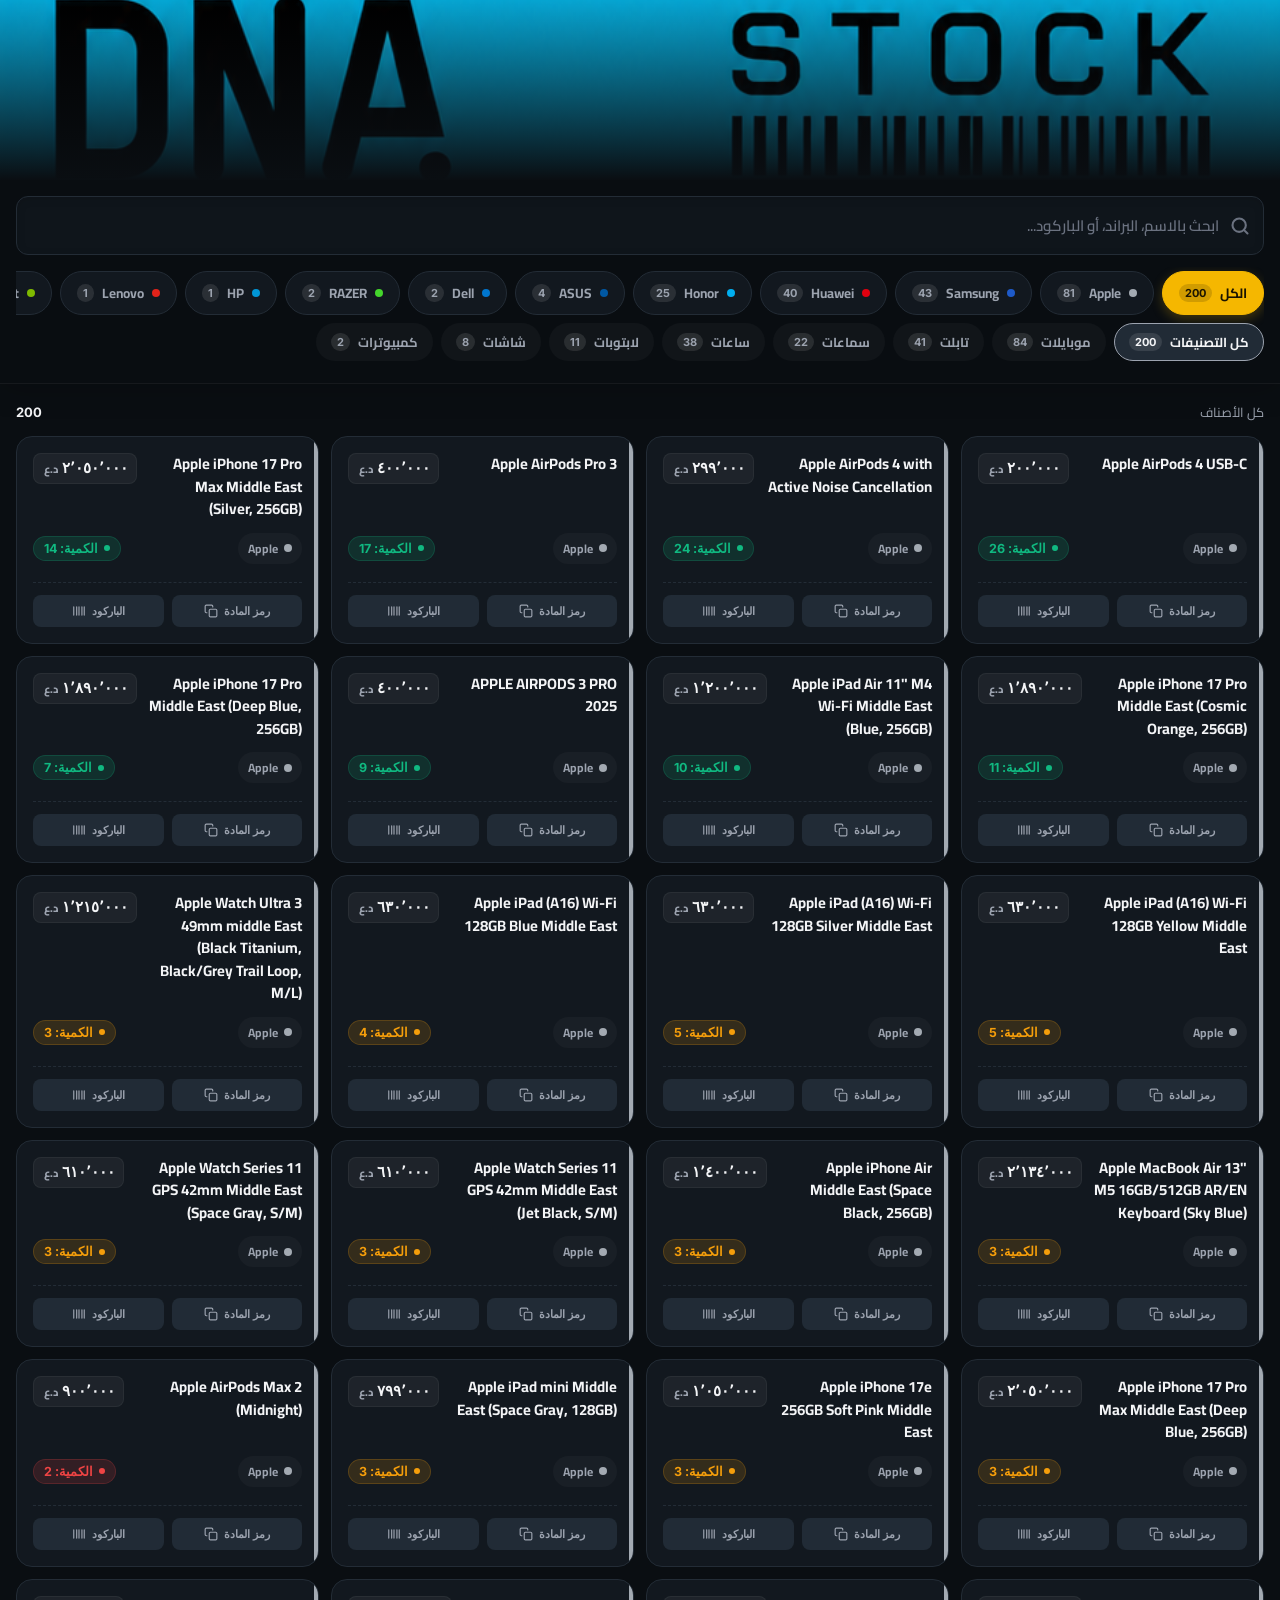
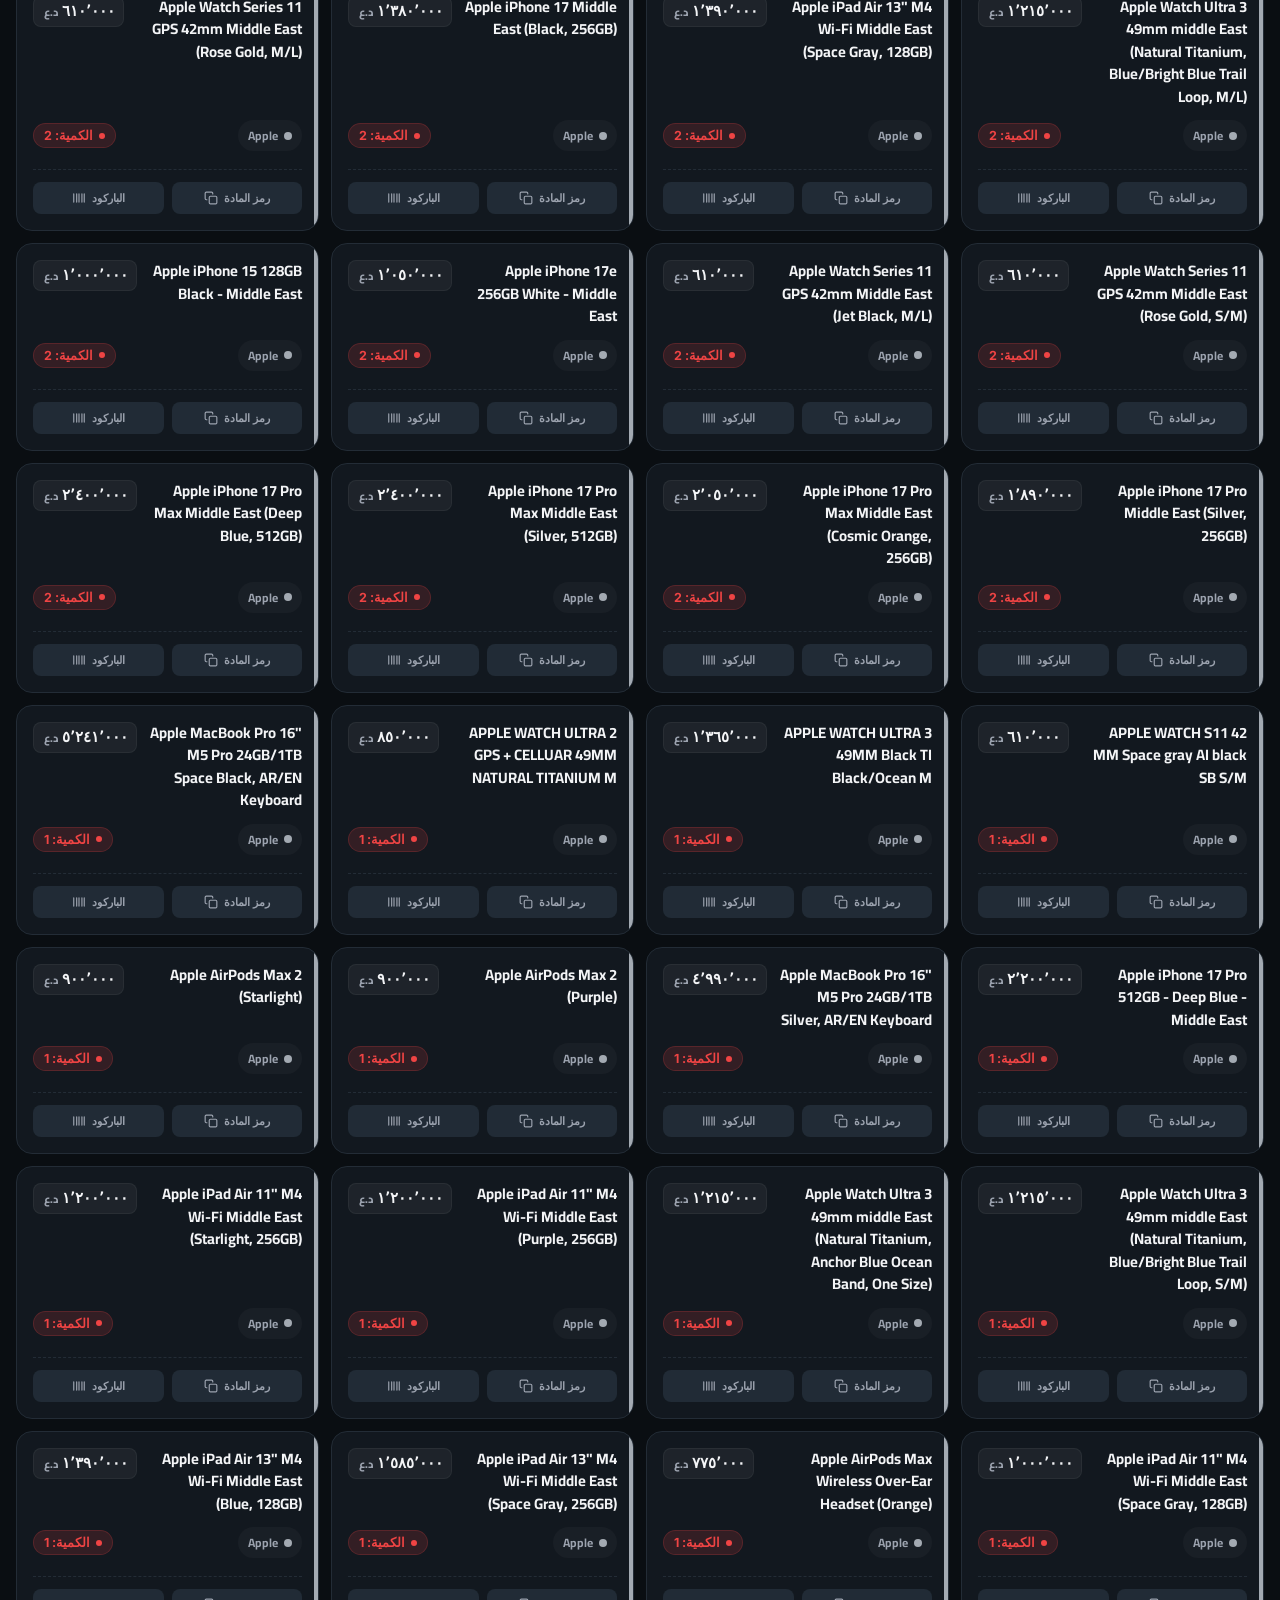
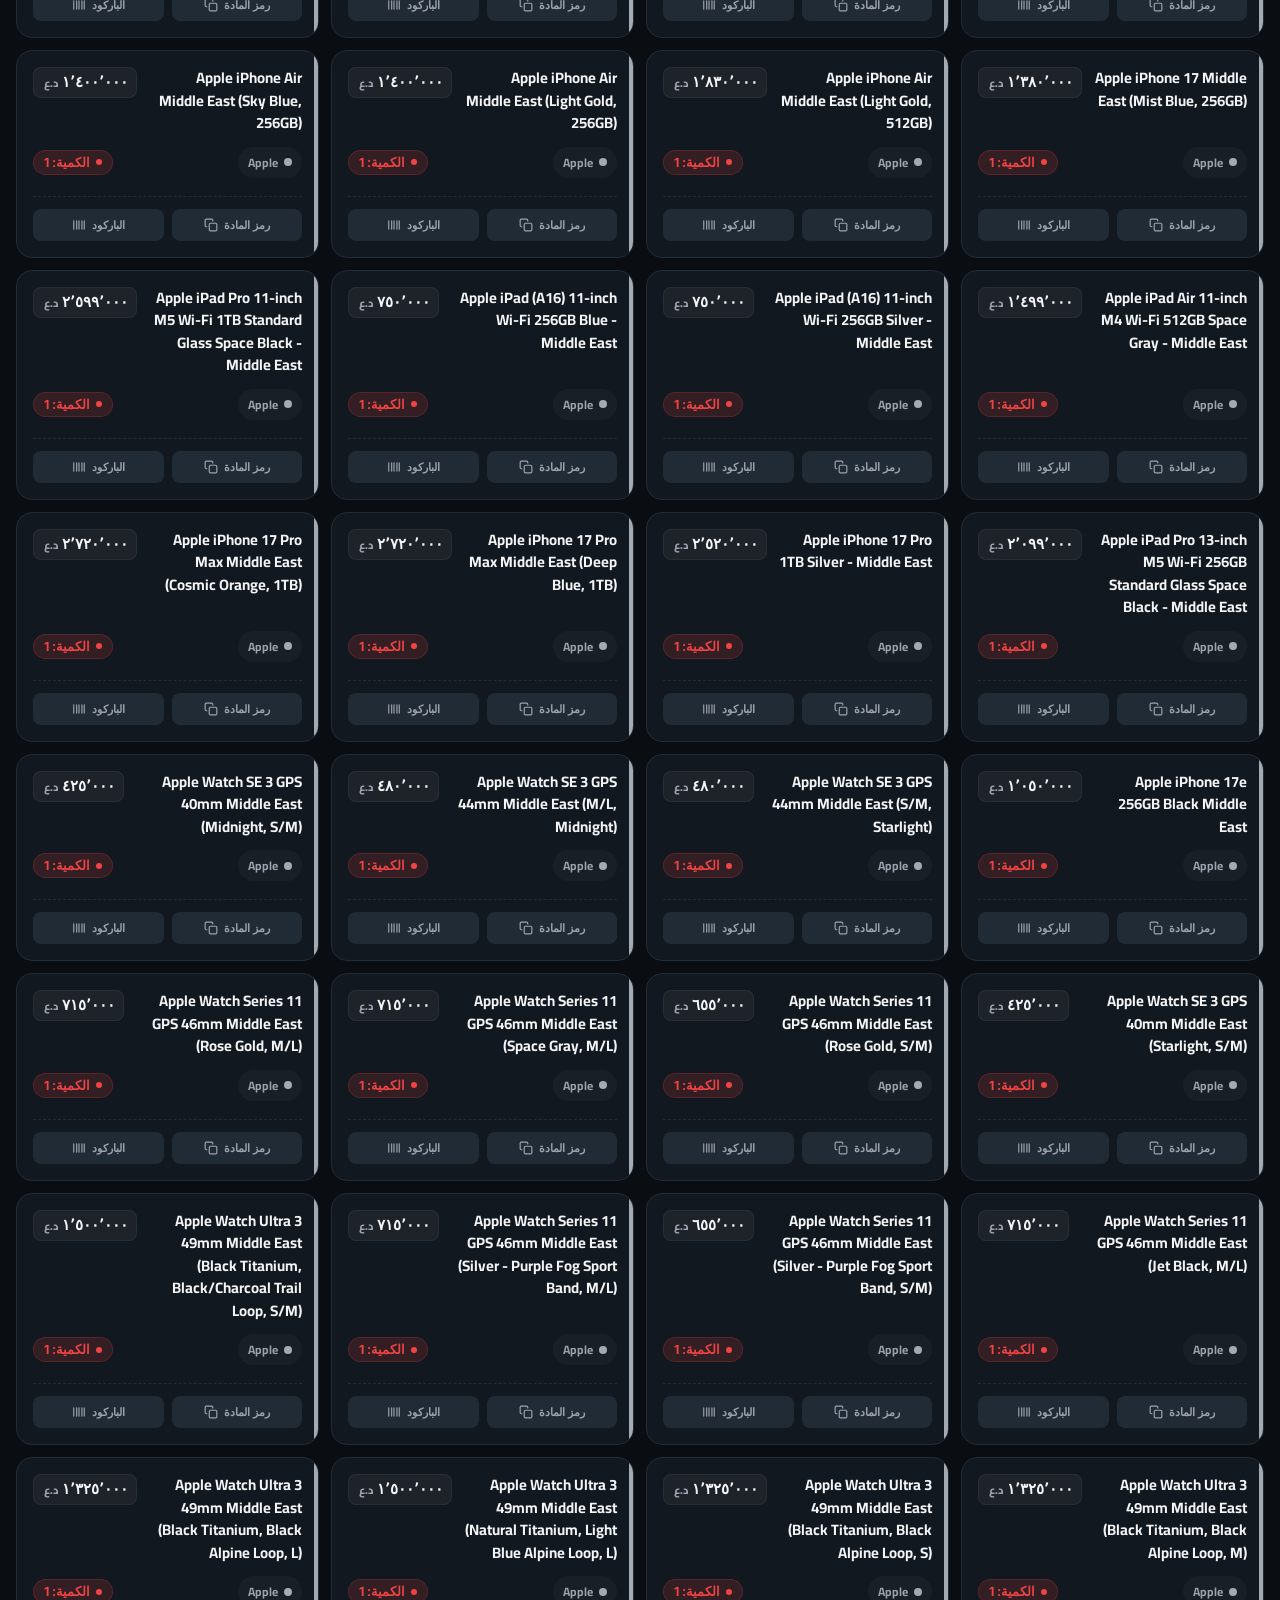
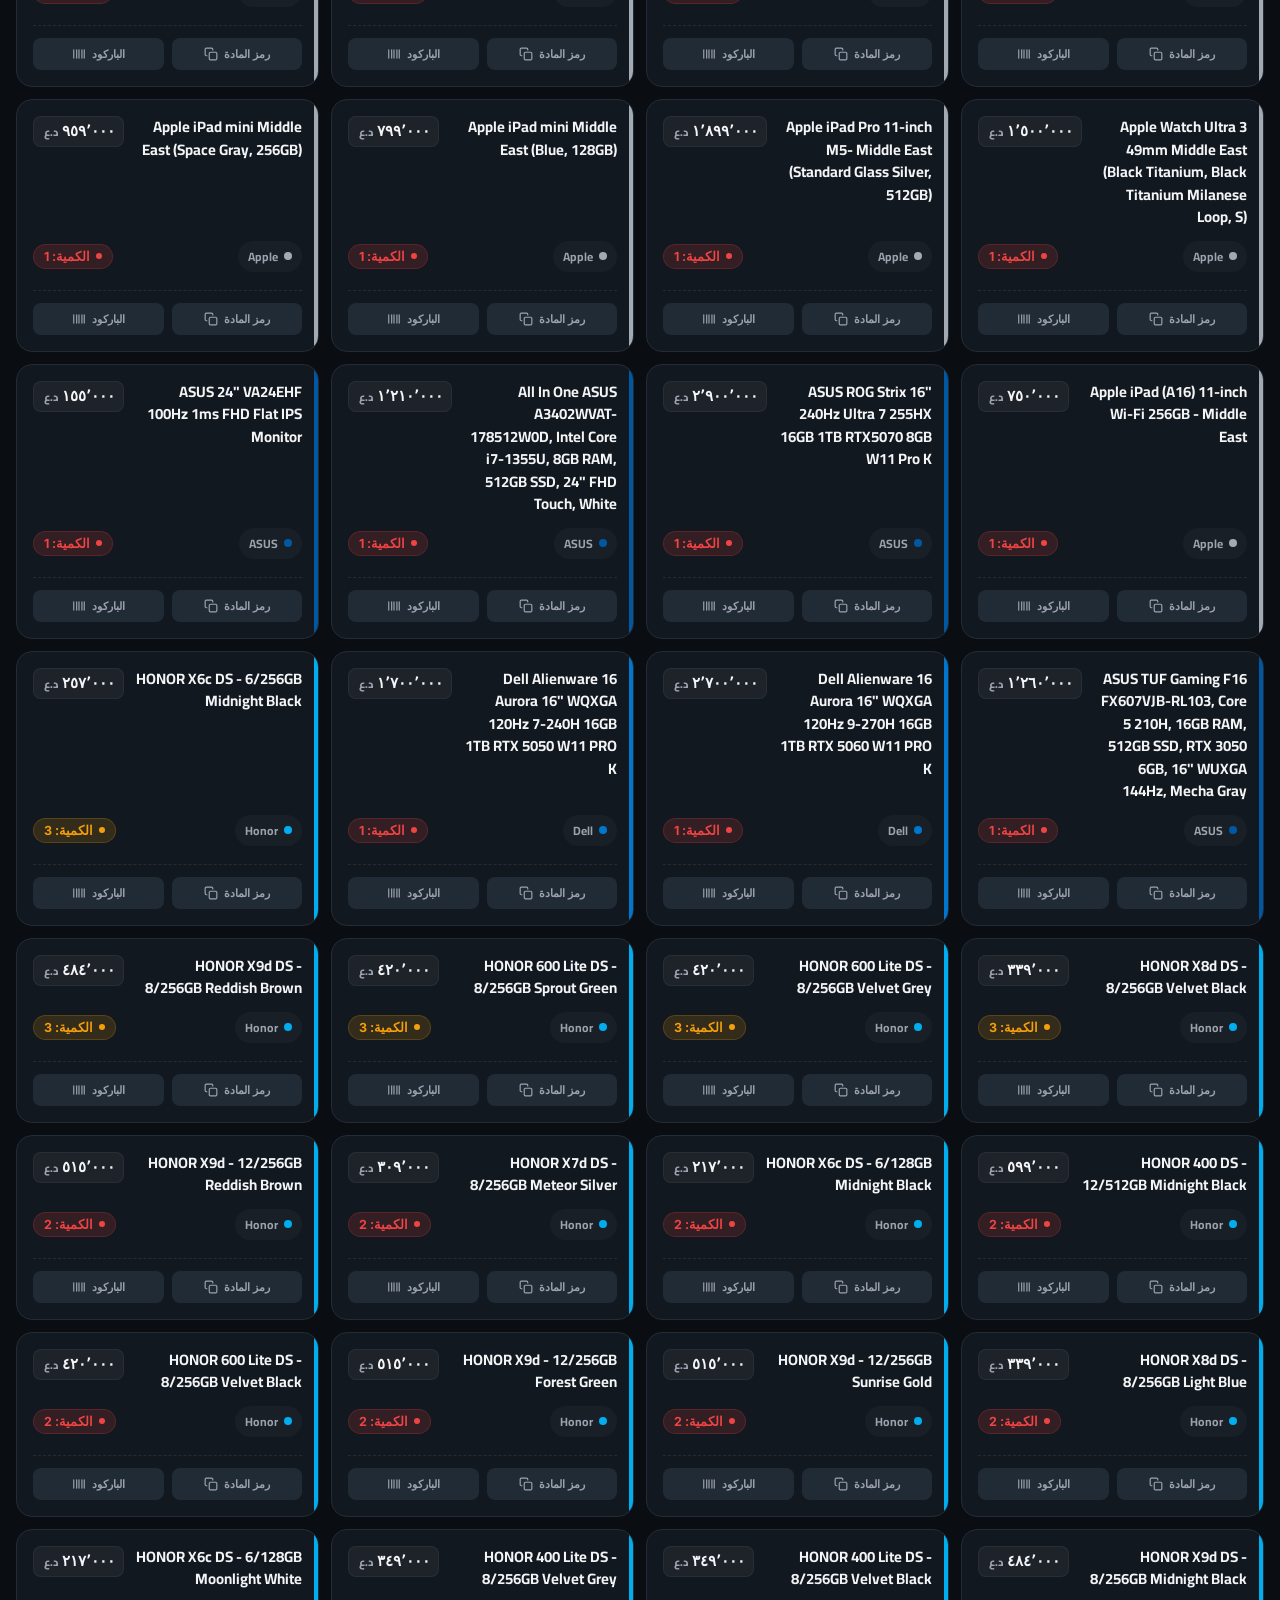
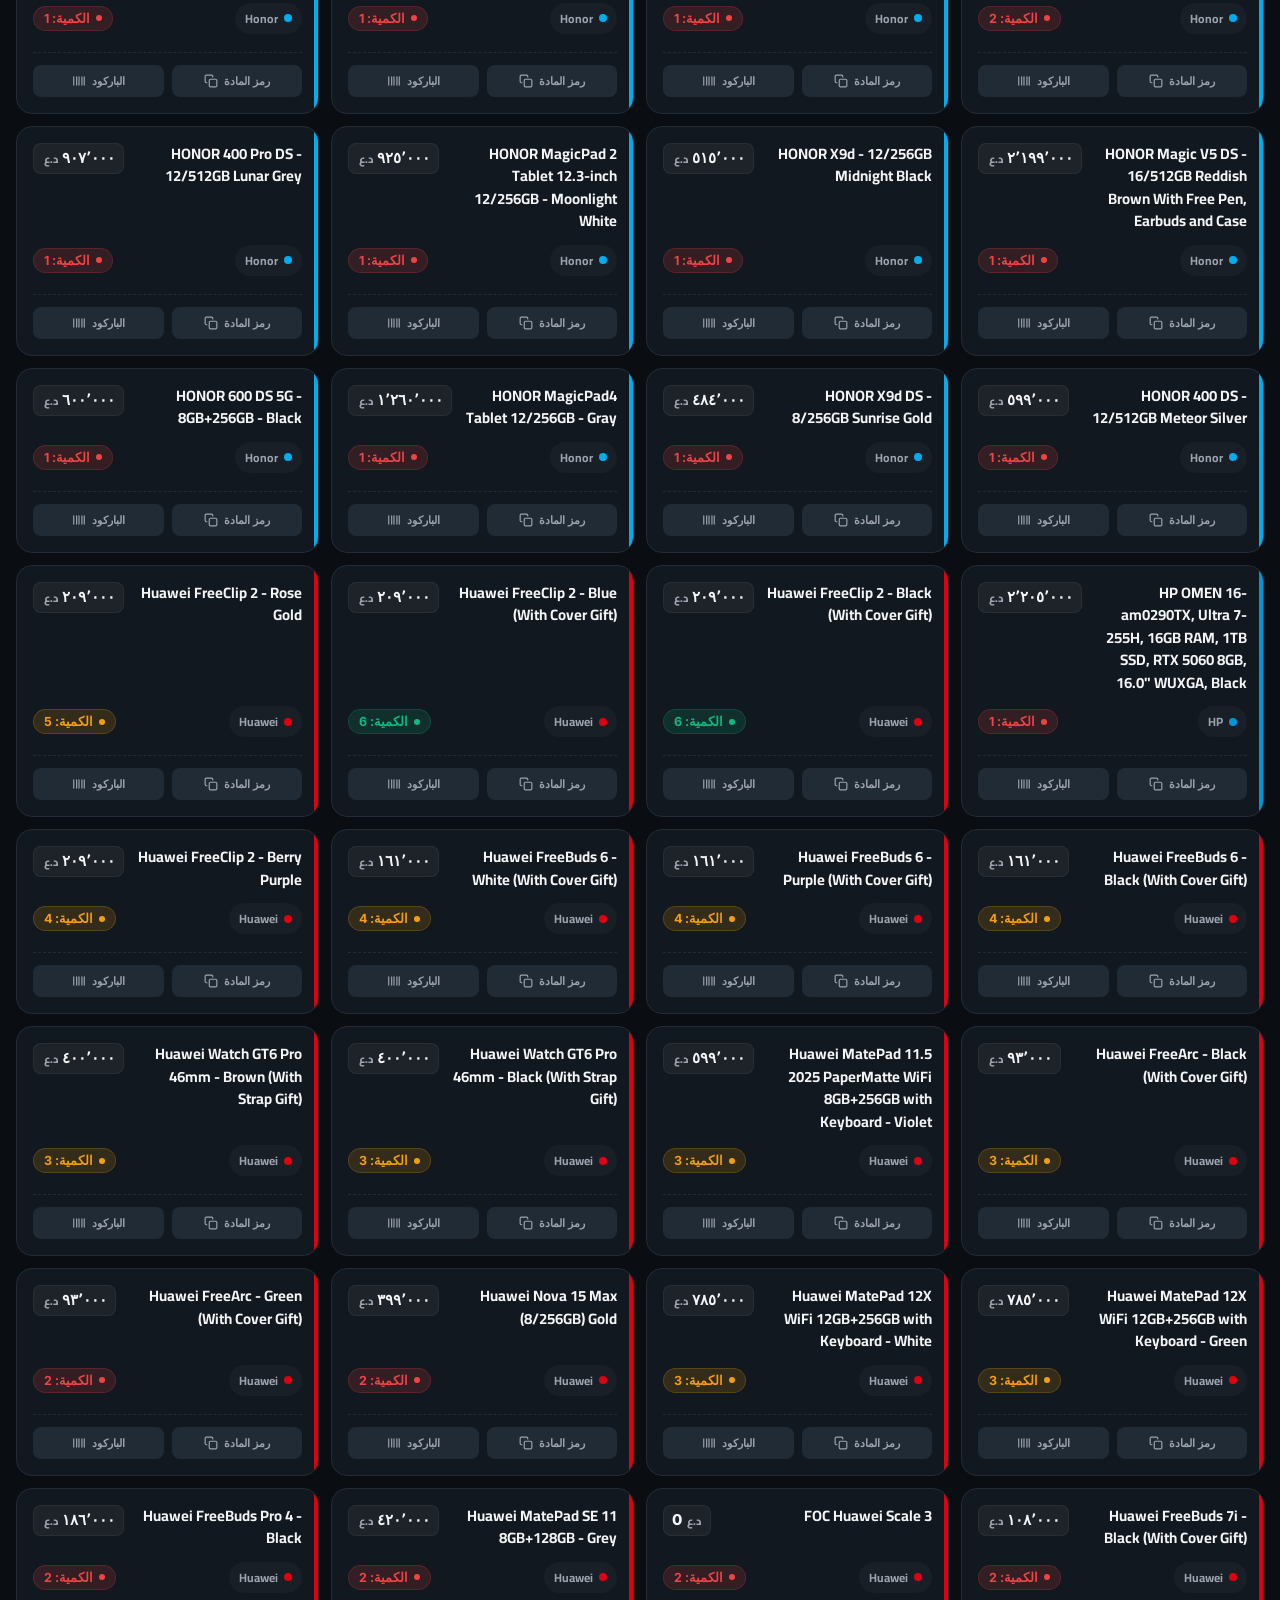
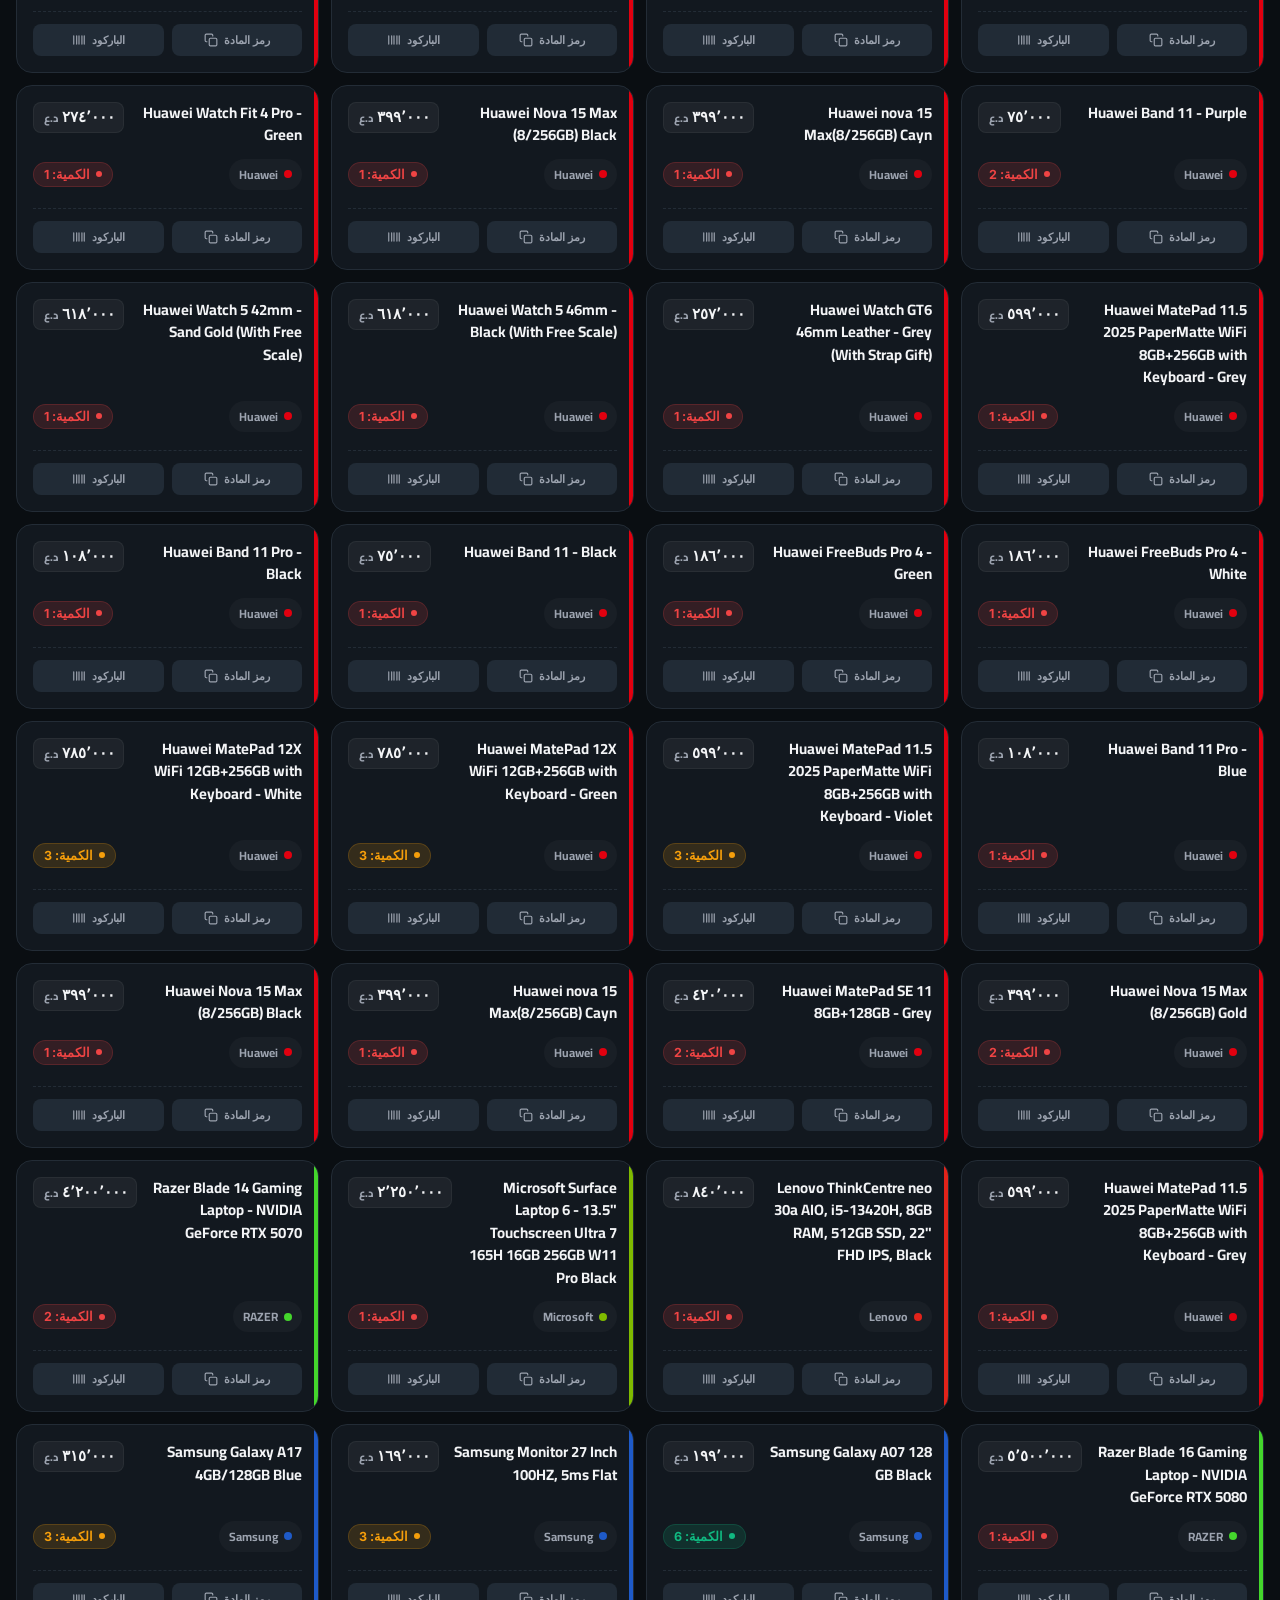
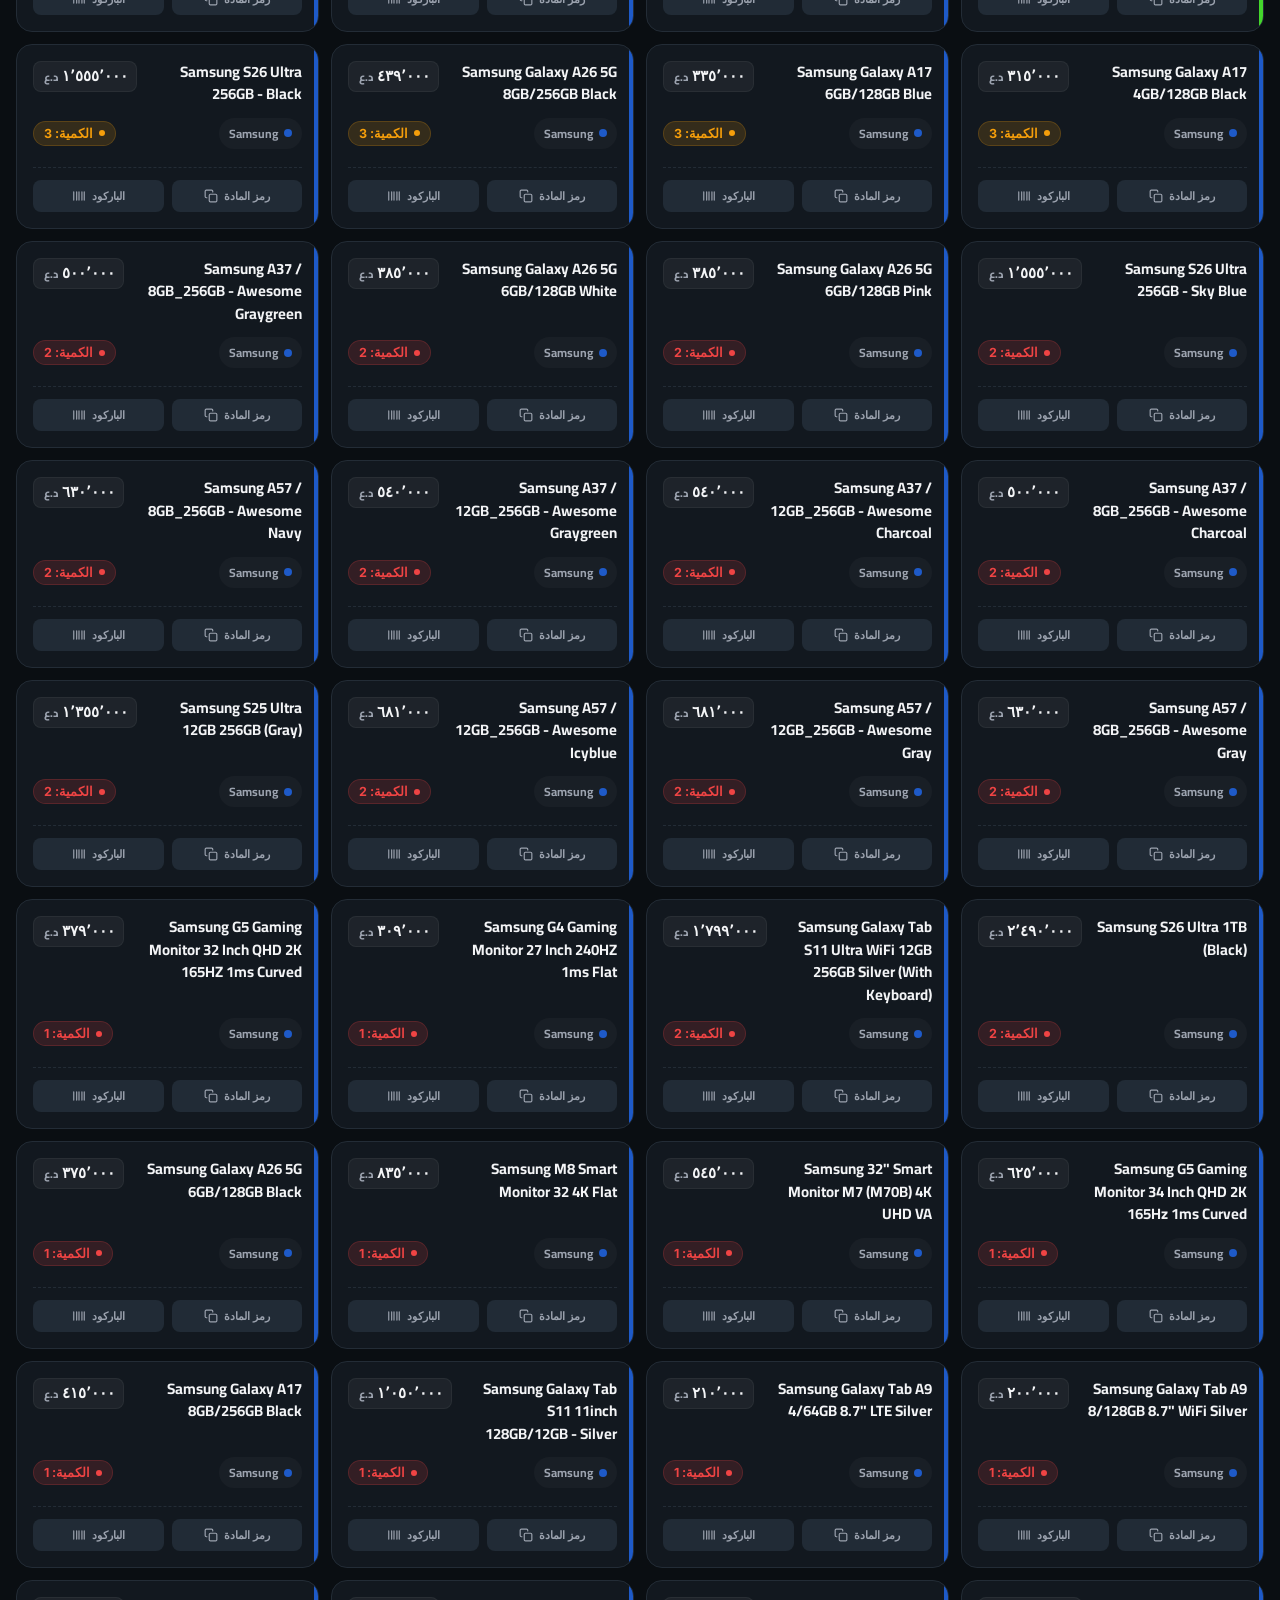
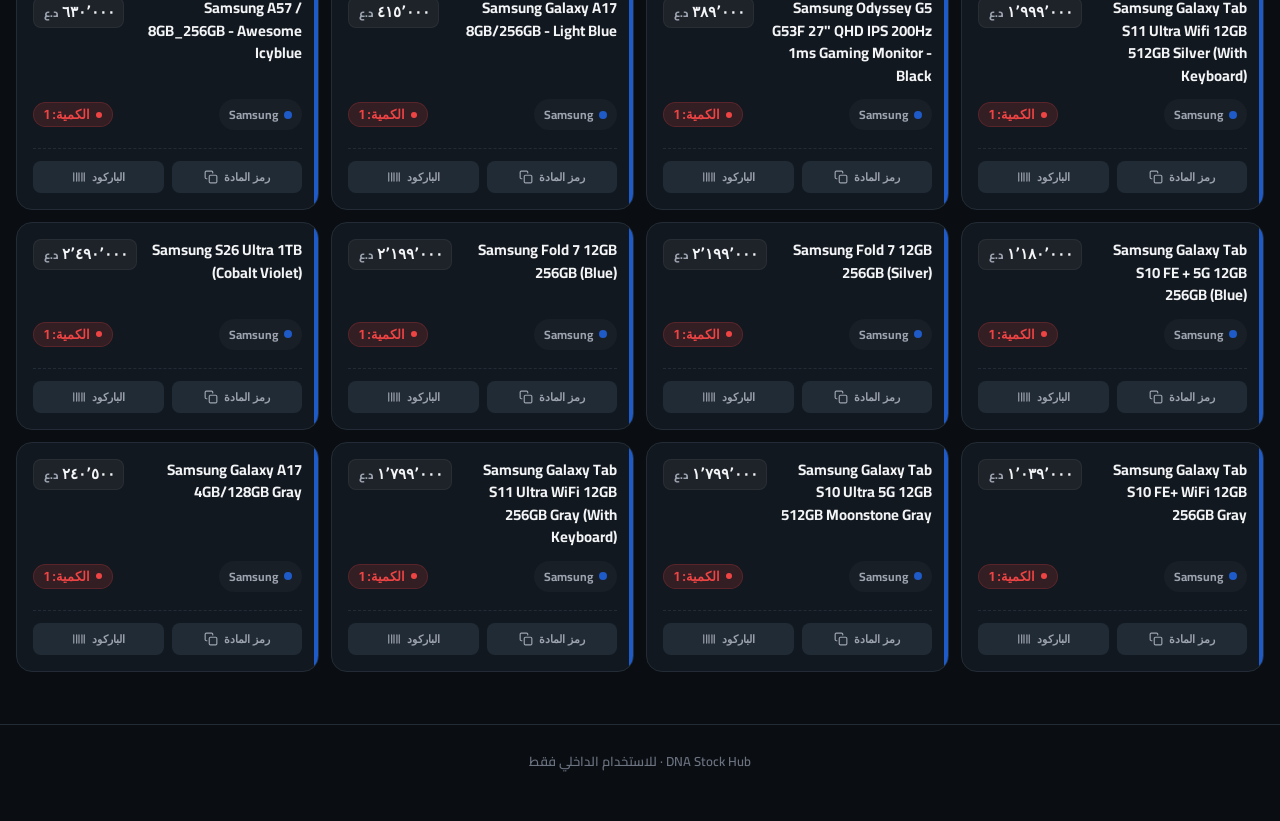
==== index.html @ 764bacfa "Replace repository with DNA Stock system" ====
<!DOCTYPE html>
<html lang="ar" dir="rtl">
<head>
<meta charset="UTF-8">
<meta name="viewport" content="width=device-width, initial-scale=1.0, maximum-scale=1, user-scalable=no">
<meta name="theme-color" content="#0A0E12">
<meta name="apple-mobile-web-app-capable" content="yes">
<meta name="apple-mobile-web-app-status-bar-style" content="black-translucent">
<meta name="description" content="دفتر مخزون DNA - نظام بحث وإدارة متطور للموظفين">
<title>دفتر المخزون — DNA</title>
<link rel="preconnect" href="https://fonts.googleapis.com">
<link rel="preconnect" href="https://fonts.gstatic.com" crossorigin>
<link href="https://fonts.googleapis.com/css2?family=Cairo:wght@400;600;700;800&family=Inter:wght@400;500;600;700;800&display=swap" rel="stylesheet">
<style>
  :root {
    --bg: #0A0E12;
    --surface-solid: #12181F;
    --surface-2: #1A222B;
    --surface-3: #212B36;
    --border: #232C36;
    --border-hover: #333F4D;
    --text: #F3F4F6;
    --text-dim: #9CA3AF;
    --text-faint: #6B7280;
    --accent: #F5B700;
    --accent-ink: #1A1300;
    --danger: #EF4444;
    --danger-bg: rgba(239, 68, 68, 0.15);
    --warn: #F59E0B;
    --warn-bg: rgba(245, 158, 11, 0.15);
    --good: #10B981;
    --good-bg: rgba(16, 185, 129, 0.15);
    --radius: 16px;
    --font-ui: 'Cairo', sans-serif;
    --font-mono: 'Inter', sans-serif;
  }
  * { box-sizing: border-box; }
  html, body { margin: 0; padding: 0; scroll-behavior: smooth; }
  body {
    background: var(--bg);
    color: var(--text);
    font-family: var(--font-ui);
    -webkit-font-smoothing: antialiased;
    min-height: 100vh;
    padding-bottom: 24px;
  }
  ::selection { background: var(--accent); color: var(--accent-ink); }
  
  /* scrollbar */
  ::-webkit-scrollbar { width: 8px; height: 8px; }
  ::-webkit-scrollbar-track { background: var(--bg); }
  ::-webkit-scrollbar-thumb { background: var(--surface-3); border-radius: 4px; }
  ::-webkit-scrollbar-thumb:hover { background: var(--border-hover); }

  /* ---------- Header ---------- */
  .header {
    position: sticky;
    top: 0;
    z-index: 20;
    background: rgba(10, 14, 18, 0.75);
    backdrop-filter: blur(20px);
    -webkit-backdrop-filter: blur(20px);
    border-bottom: 1px solid rgba(255, 255, 255, 0.05);
    padding: 0 16px 8px;
    box-shadow: 0 4px 30px rgba(0, 0, 0, 0.2);
  }
  
  .stock-banner {
    height: clamp(100px, 15vw, 180px);
    margin: 0 -16px 12px;
    overflow: hidden;
    background: #000;
    position: relative;
  }
  .stock-banner img {
    display: block;
    width: 100%;
    height: 100%;
    object-fit: cover;
    opacity: 0.9;
    transition: opacity 0.3s;
  }
  .stock-banner::after {
    content: '';
    position: absolute;
    inset: 0;
    background: linear-gradient(to top, var(--bg) 0%, transparent 100%);
    pointer-events: none;
  }

  /* ---------- Search ---------- */
  .search-wrap {
    position: relative;
    margin: 16px 0 12px;
    display: flex;
    align-items: center;
  }
  #search {
    width: 100%;
    background: rgba(18, 24, 31, 0.8);
    border: 1px solid var(--border);
    border-radius: 12px;
    padding: 14px 44px 14px 44px;
    color: var(--text);
    font-size: 15px;
    font-weight: 600;
    font-family: var(--font-ui);
    outline: none;
    transition: all 0.25s ease;
    box-shadow: 0 2px 10px rgba(0,0,0,0.1) inset;
  }
  #search:focus {
    border-color: var(--accent);
    background: rgba(23, 29, 36, 0.9);
    box-shadow: 0 0 0 3px rgba(245, 183, 0, 0.15), 0 2px 10px rgba(0,0,0,0.1) inset;
  }
  #search::placeholder { color: var(--text-faint); font-weight: 600; }
  .search-icon {
    position: absolute;
    inset-inline-start: 14px;
    color: var(--text-faint);
    pointer-events: none;
    transition: color 0.25s ease;
  }
  #search:focus ~ .search-icon { color: var(--accent); }
  
  .clear-btn {
    position: absolute;
    inset-inline-end: 10px;
    background: var(--surface-3);
    border: none;
    color: var(--text-dim);
    width: 28px;
    height: 28px;
    border-radius: 50%;
    font-size: 14px;
    display: flex;
    align-items: center;
    justify-content: center;
    cursor: pointer;
    opacity: 0;
    pointer-events: none;
    transform: scale(0.8);
    transition: all 0.2s ease;
  }
  .clear-btn.show { opacity: 1; pointer-events: all; transform: scale(1); }
  .clear-btn:hover { background: var(--border-hover); color: var(--text); }

  /* ---------- Brand chips ---------- */
  .chips {
    display: flex;
    gap: 8px;
    overflow-x: auto;
    padding: 4px 0 12px;
    scrollbar-width: none;
    -webkit-overflow-scrolling: touch;
  }
  .chips::-webkit-scrollbar { display: none; }
  .chip {
    flex: none;
    display: inline-flex;
    align-items: center;
    gap: 8px;
    padding: 8px 16px;
    border-radius: 100px;
    border: 1px solid var(--border);
    background: var(--surface-solid);
    color: var(--text-dim);
    font-size: 13.5px;
    font-weight: 700;
    white-space: nowrap;
    cursor: pointer;
    user-select: none;
    transition: all 0.2s cubic-bezier(0.4, 0, 0.2, 1);
  }
  .chip:active { transform: scale(0.96); }
  .chip:hover:not(.active) {
    background: var(--surface-2);
    border-color: var(--border-hover);
    color: var(--text);
  }
  .chip .dot { width: 8px; height: 8px; border-radius: 50%; display: inline-block; }
  .chip.active {
    background: var(--accent);
    border-color: var(--accent);
    color: var(--accent-ink);
    box-shadow: 0 4px 12px rgba(245, 183, 0, 0.25);
  }
  .chip.active .dot { background: var(--accent-ink) !important; opacity: 0.8; }
  .chip .count {
    background: rgba(255,255,255,0.1);
    padding: 2px 6px;
    border-radius: 10px;
    font-size: 11px;
    font-family: var(--font-mono);
  }
  .chip.active .count { background: rgba(0,0,0,0.15); }
  
  .subchips { padding: 0 0 14px; margin-top: -4px; }
  .subchips:empty { display: none; }
  .subchip { background: rgba(255,255,255,0.03); border-color: transparent; padding: 6px 14px; font-size: 13px; }
  .subchip:hover:not(.active) { background: rgba(255,255,255,0.08); }
  .subchip.active {
    background: var(--surface-3);
    border-color: var(--text-dim);
    color: var(--text);
    box-shadow: none;
  }
  .subchip.active .count { background: rgba(255,255,255,0.1); }

  /* ---------- Results ---------- */
  .count-row {
    padding: 0 16px;
    font-size: 13px;
    color: var(--text-dim);
    margin: 16px 0 12px;
    display: flex;
    justify-content: space-between;
    align-items: center;
  }
  .count-row b { color: var(--text); font-weight: 700; font-family: var(--font-mono); }
  
  #list {
    padding: 0 16px 32px;
    display: grid;
    grid-template-columns: repeat(auto-fill, minmax(300px, 1fr));
    gap: 12px;
  }
  
  @keyframes fadeInUp {
    from { opacity: 0; transform: translateY(15px); }
    to { opacity: 1; transform: translateY(0); }
  }
  
  .card {
    position: relative;
    background: var(--surface-solid);
    border: 1px solid var(--border);
    border-radius: var(--radius);
    padding: 16px;
    overflow: hidden;
    display: flex;
    flex-direction: column;
    gap: 12px;
    transition: all 0.25s cubic-bezier(0.4, 0, 0.2, 1);
    animation: fadeInUp 0.4s cubic-bezier(0.16, 1, 0.3, 1) both;
  }
  .card:hover {
    border-color: var(--border-hover);
    background: var(--surface-2);
    transform: translateY(-2px);
    box-shadow: 0 8px 24px rgba(0,0,0,0.25);
  }
  .card::before {
    content: "";
    position: absolute;
    inset-inline-start: 0;
    top: 0;
    bottom: 0;
    width: 4px;
    background: var(--brand-color, var(--accent));
    transition: width 0.2s;
  }
  .card:hover::before { width: 6px; }
  
  .card-top {
    display: flex;
    justify-content: space-between;
    align-items: flex-start;
    gap: 12px;
  }
  .item-name {
    font-size: 15px;
    font-weight: 700;
    line-height: 1.5;
    margin: 0;
    color: var(--text);
  }
  .item-name mark {
    background: rgba(245, 183, 0, 0.2);
    color: var(--accent);
    border-radius: 4px;
    padding: 0 2px;
    font-weight: 800;
  }
  .price {
    font-family: var(--font-mono);
    font-weight: 800;
    font-size: 15px;
    white-space: nowrap;
    direction: ltr;
    color: var(--text);
    background: rgba(255,255,255,0.05);
    padding: 4px 8px;
    border-radius: 8px;
    border: 1px solid rgba(255,255,255,0.05);
  }
  .currency {
    font-size: 11px;
    color: var(--text-dim);
    margin-inline-start: 2px;
    font-family: var(--font-ui);
  }
  
  .card-meta {
    display: flex;
    justify-content: space-between;
    align-items: center;
    margin-top: auto;
  }
  .brand-tag {
    display: inline-flex;
    align-items: center;
    gap: 6px;
    font-size: 12px;
    font-weight: 700;
    color: var(--text-dim);
    background: rgba(255,255,255,0.03);
    padding: 4px 10px;
    border-radius: 100px;
  }
  .brand-tag .dot { width: 8px; height: 8px; border-radius: 50%; display: inline-block; background: var(--brand-color, var(--accent)); }
  
  .qty-badge {
    font-family: var(--font-mono);
    font-size: 12.5px;
    font-weight: 700;
    padding: 4px 10px;
    border-radius: 100px;
    white-space: nowrap;
    display: flex;
    align-items: center;
    gap: 6px;
  }
  .qty-badge::before {
    content: '';
    display: block;
    width: 6px;
    height: 6px;
    border-radius: 50%;
    background: currentColor;
  }
  .qty-danger { background: var(--danger-bg); color: var(--danger); border: 1px solid rgba(239, 68, 68, 0.2); }
  .qty-warn { background: var(--warn-bg); color: var(--warn); border: 1px solid rgba(245, 158, 11, 0.2); }
  .qty-good { background: var(--good-bg); color: var(--good); border: 1px solid rgba(16, 185, 129, 0.2); }

  .card-actions {
    display: flex;
    gap: 8px;
    margin-top: 6px;
    padding-top: 12px;
    border-top: 1px dashed var(--border);
  }
  
  .copy-btn {
    flex: 1;
    display: flex;
    align-items: center;
    justify-content: center;
    gap: 6px;
    background: var(--surface-3);
    border: 1px solid transparent;
    color: var(--text-dim);
    font-family: var(--font-mono);
    font-size: 11px;
    font-weight: 600;
    padding: 8px;
    border-radius: 8px;
    cursor: pointer;
    transition: all 0.2s;
    direction: ltr;
  }
  .copy-btn:hover {
    background: var(--border-hover);
    color: var(--text);
  }
  .copy-btn:active { transform: scale(0.95); }
  .copy-btn.copied {
    background: var(--good-bg);
    color: var(--good);
    border-color: rgba(16, 185, 129, 0.3);
  }
  .copy-btn svg { width: 14px; height: 14px; }

  .empty {
    text-align: center;
    padding: 80px 20px;
    color: var(--text-dim);
    grid-column: 1 / -1;
    animation: fadeInUp 0.4s ease;
  }
  .empty-icon {
    width: 64px;
    height: 64px;
    margin: 0 auto 16px;
    background: var(--surface-3);
    border-radius: 50%;
    display: flex;
    align-items: center;
    justify-content: center;
    color: var(--text-faint);
  }
  .empty .title { font-size: 18px; font-weight: 700; color: var(--text); margin-bottom: 8px; }
  .empty .hint { font-size: 14px; color: var(--text-faint); }

  .footer-note {
    text-align: center;
    font-size: 13px;
    font-weight: 600;
    color: var(--text-faint);
    padding: 24px 16px;
    margin-top: 20px;
    border-top: 1px solid var(--border);
  }
  
  /* Scroll to top FAB */
  .fab {
    position: fixed;
    bottom: 24px;
    inset-inline-end: 24px;
    width: 52px;
    height: 52px;
    background: var(--accent);
    color: var(--accent-ink);
    border-radius: 50%;
    display: flex;
    align-items: center;
    justify-content: center;
    box-shadow: 0 4px 16px rgba(245, 183, 0, 0.3);
    cursor: pointer;
    border: none;
    opacity: 0;
    pointer-events: none;
    transform: translateY(20px);
    transition: all 0.3s cubic-bezier(0.4, 0, 0.2, 1);
    z-index: 50;
  }
  .fab.visible { opacity: 1; pointer-events: all; transform: translateY(0); }
  .fab:hover { transform: translateY(-4px); box-shadow: 0 6px 20px rgba(245, 183, 0, 0.4); }

  @media (max-width: 480px) {
    .stock-banner { margin: 0 -16px 12px; height: 120px; }
    #list { grid-template-columns: 1fr; }
    .card-actions { flex-direction: row; }
    .fab { bottom: 16px; inset-inline-end: 16px; width: 48px; height: 48px; }
  }
</style>
</head>
<body>

  <div class="header">
    <div class="stock-banner">
      <img src="./dna-stock-header.png" alt="DNA Stock" onerror="this.style.display='none'">
    </div>

    <div class="search-wrap">
      <svg class="search-icon" width="20" height="20" viewBox="0 0 24 24" fill="none" stroke="currentColor" stroke-width="2.5" stroke-linecap="round" stroke-linejoin="round">
        <circle cx="11" cy="11" r="8"></circle><line x1="21" y1="21" x2="16.65" y2="16.65"></line>
      </svg>
      <input id="search" type="search" placeholder="ابحث بالاسم، البراند، أو الباركود..." autocomplete="off">
      <button class="clear-btn" id="clear-btn">
        <svg width="14" height="14" viewBox="0 0 24 24" fill="none" stroke="currentColor" stroke-width="3" stroke-linecap="round" stroke-linejoin="round"><line x1="18" y1="6" x2="6" y2="18"></line><line x1="6" y1="6" x2="18" y2="18"></line></svg>
      </button>
    </div>

    <div class="chips" id="chips"></div>
    <div class="chips subchips" id="type-chips"></div>
  </div>

  <div class="count-row" id="count-row"></div>
  <div id="list"></div>
  
  <div class="footer-note">DNA Stock Hub · للاستخدام الداخلي فقط</div>

  <button class="fab" id="fab" title="العودة للأعلى">
    <svg width="24" height="24" viewBox="0 0 24 24" fill="none" stroke="currentColor" stroke-width="2.5" stroke-linecap="round" stroke-linejoin="round"><polyline points="18 15 12 9 6 15"></polyline></svg>
  </button>

<script>
const DATA = [{"b":"Apple","n":"Apple AirPods 4 USB-C","d":"DNA0051736","c":"195949688584","q":26,"p":200000},{"b":"Apple","n":"Apple AirPods 4 with Active Noise Cancellation","d":"DNA0053562","c":"195949689666","q":24,"p":299000},{"b":"Apple","n":"Apple AirPods Pro 3","d":"DNA0036443","c":"195950543735","q":17,"p":400000},{"b":"Apple","n":"Apple iPhone 17 Pro Max Middle East (Silver, 256GB)","d":"DNA0053206","c":"195950638714","q":14,"p":2050000},{"b":"Apple","n":"Apple iPhone 17 Pro Middle East (Cosmic Orange, 256GB)","d":"DNA0051787","c":"195950627268","q":11,"p":1890000},{"b":"Apple","n":"Apple iPad Air 11\" M4 Wi-Fi Middle East (Blue, 256GB)","d":"DNA0049947","c":"195950824612","q":10,"p":1200000},{"b":"Apple","n":"APPLE AIRPODS 3 PRO 2025","d":"DNA0020521","c":"195950543643","q":9,"p":400000},{"b":"Apple","n":"Apple iPhone 17 Pro Middle East (Deep Blue, 256GB)","d":"DNA0051786","c":"195950627466","q":7,"p":1890000},{"b":"Apple","n":"Apple iPad (A16) Wi-Fi 128GB Yellow Middle East","d":"DNA0041068","c":"195950086584","q":5,"p":630000},{"b":"Apple","n":"Apple iPad (A16) Wi-Fi 128GB Silver Middle East","d":"DNA0043482","c":"195950086126","q":5,"p":630000},{"b":"Apple","n":"Apple iPad (A16) Wi-Fi 128GB Blue Middle East","d":"DNA0041107","c":"195950086355","q":4,"p":630000},{"b":"Apple","n":"Apple Watch Ultra 3 49mm middle East (Black Titanium, Black/Grey Trail Loop, M/L)","d":"DNA0049890","c":"195950610567","q":3,"p":1215000},{"b":"Apple","n":"Apple MacBook Air 13\" M5 16GB/512GB AR/EN Keyboard (Sky Blue)","d":"DNA0049903","c":"195950691375","q":3,"p":2134000},{"b":"Apple","n":"Apple iPhone Air Middle East (Space Black, 256GB)","d":"DNA0050530","c":"195950622485","q":3,"p":1400000},{"b":"Apple","n":"Apple Watch Series 11 GPS 42mm Middle East (Jet Black, S/M)","d":"DNA0050611","c":"195950631340","q":3,"p":610000},{"b":"Apple","n":"Apple Watch Series 11 GPS 42mm Middle East (Space Gray, S/M)","d":"DNA0050612","c":"195950631449","q":3,"p":610000},{"b":"Apple","n":"Apple iPhone 17 Pro Max Middle East (Deep Blue, 256GB)","d":"DNA0053208","c":"195950639117","q":3,"p":2050000},{"b":"Apple","n":"Apple iPhone 17e 256GB Soft Pink Middle East","d":"DNA0053216","c":"195951030807","q":3,"p":1050000},{"b":"Apple","n":"Apple iPad mini Middle East (Space Gray, 128GB)","d":"DNA0053498","c":"195949728853","q":3,"p":799000},{"b":"Apple","n":"Apple AirPods Max 2 (Midnight)","d":"DNA0049881","c":"195951039169","q":2,"p":900000},{"b":"Apple","n":"Apple Watch Ultra 3 49mm middle East (Natural Titanium, Blue/Bright Blue Trail Loop, M/L)","d":"DNA0049891","c":"195950609394","q":2,"p":1215000},{"b":"Apple","n":"Apple iPad Air 13\" M4 Wi-Fi Middle East (Space Gray, 128GB)","d":"DNA0050103","c":"195950797701","q":2,"p":1390000},{"b":"Apple","n":"Apple iPhone 17 Middle East (Black, 256GB)","d":"DNA0050450","c":"195950643404","q":2,"p":1380000},{"b":"Apple","n":"Apple Watch Series 11 GPS 42mm Middle East (Rose Gold, M/L)","d":"DNA0050608","c":"195950631548","q":2,"p":610000},{"b":"Apple","n":"Apple Watch Series 11 GPS 42mm Middle East (Rose Gold, S/M)","d":"DNA0050609","c":"195950619096","q":2,"p":610000},{"b":"Apple","n":"Apple Watch Series 11 GPS 42mm Middle East (Jet Black, M/L)","d":"DNA0050610","c":"195950618990","q":2,"p":610000},{"b":"Apple","n":"Apple iPhone 17e 256GB White - Middle East","d":"DNA0051726","c":"195951030616","q":2,"p":1050000},{"b":"Apple","n":"Apple iPhone 15 128GB Black - Middle East","d":"DNA0051748","c":"195949035906","q":2,"p":1000000},{"b":"Apple","n":"Apple iPhone 17 Pro Middle East (Silver, 256GB)","d":"DNA0051788","c":"195950627060","q":2,"p":1890000},{"b":"Apple","n":"Apple iPhone 17 Pro Max Middle East (Cosmic Orange, 256GB)","d":"DNA0053207","c":"195950638912","q":2,"p":2050000},{"b":"Apple","n":"Apple iPhone 17 Pro Max Middle East (Silver, 512GB)","d":"DNA0053209","c":"195950639315","q":2,"p":2400000},{"b":"Apple","n":"Apple iPhone 17 Pro Max Middle East (Deep Blue, 512GB)","d":"DNA0053211","c":"195950639711","q":2,"p":2400000},{"b":"Apple","n":"APPLE WATCH S11 42 MM Space gray AI black SB S/M","d":"DNA0020497","c":"195950617757","q":1,"p":610000},{"b":"Apple","n":"APPLE WATCH ULTRA 3 49MM Black TI  Black/Ocean M","d":"DNA0020519","c":"195950609912","q":1,"p":1365000},{"b":"Apple","n":"APPLE WATCH ULTRA 2 GPS + CELLUAR 49MM NATURAL TITANIUM M","d":"DNA0020531","c":"195949801051","q":1,"p":850000},{"b":"Apple","n":"Apple MacBook Pro 16\" M5 Pro 24GB/1TB Space Black, AR/EN Keyboard","d":"DNA0038779","c":"195950714500","q":1,"p":5241000},{"b":"Apple","n":"Apple iPhone 17 Pro 512GB - Deep Blue - Middle East","d":"DNA0041127","c":"195950628067","q":1,"p":2200000},{"b":"Apple","n":"Apple MacBook Pro 16\" M5 Pro 24GB/1TB Silver, AR/EN Keyboard","d":"DNA0043478","c":"195950712629","q":1,"p":4990000},{"b":"Apple","n":"Apple AirPods Max 2 (Purple)","d":"DNA0049879","c":"195951039640","q":1,"p":900000},{"b":"Apple","n":"Apple AirPods Max 2 (Starlight)","d":"DNA0049880","c":"195951039282","q":1,"p":900000},{"b":"Apple","n":"Apple Watch Ultra 3 49mm middle East (Natural Titanium, Blue/Bright Blue Trail Loop, S/M)","d":"DNA0049892","c":"195950609264","q":1,"p":1215000},{"b":"Apple","n":"Apple Watch Ultra 3 49mm middle East (Natural Titanium, Anchor Blue Ocean Band, One Size)","d":"DNA0049894","c":"195950608748","q":1,"p":1215000},{"b":"Apple","n":"Apple iPad Air 11\" M4 Wi-Fi Middle East (Purple, 256GB)","d":"DNA0049945","c":"195950825077","q":1,"p":1200000},{"b":"Apple","n":"Apple iPad Air 11\" M4 Wi-Fi Middle East (Starlight, 256GB)","d":"DNA0049946","c":"195950824841","q":1,"p":1200000},{"b":"Apple","n":"Apple iPad Air 11\" M4 Wi-Fi Middle East (Space Gray, 128GB)","d":"DNA0049950","c":"195950823462","q":1,"p":1000000},{"b":"Apple","n":"Apple AirPods Max Wireless Over-Ear Headset (Orange)","d":"DNA0050090","c":"195949544422","q":1,"p":775000},{"b":"Apple","n":"Apple iPad Air 13\" M4 Wi-Fi Middle East (Space Gray, 256GB)","d":"DNA0050099","c":"195950798623","q":1,"p":1585000},{"b":"Apple","n":"Apple iPad Air 13\" M4 Wi-Fi Middle East (Blue, 128GB)","d":"DNA0050102","c":"195950797930","q":1,"p":1390000},{"b":"Apple","n":"Apple iPhone 17 Middle East (Mist Blue, 256GB)","d":"DNA0050446","c":"195950643800","q":1,"p":1380000},{"b":"Apple","n":"Apple iPhone Air Middle East (Light Gold, 512GB)","d":"DNA0050525","c":"195950623680","q":1,"p":1830000},{"b":"Apple","n":"Apple iPhone Air Middle East (Light Gold, 256GB)","d":"DNA0050529","c":"195950622881","q":1,"p":1400000},{"b":"Apple","n":"Apple iPhone Air Middle East (Sky Blue, 256GB)","d":"DNA0050531","c":"195950623086","q":1,"p":1400000},{"b":"Apple","n":"Apple iPad Air 11-inch M4 Wi-Fi 512GB Space Gray - Middle East","d":"DNA0051720","c":"195950825305","q":1,"p":1499000},{"b":"Apple","n":"Apple iPad (A16) 11-inch Wi-Fi 256GB Silver - Middle East","d":"DNA0051722","c":"195950087048","q":1,"p":750000},{"b":"Apple","n":"Apple iPad (A16) 11-inch Wi-Fi 256GB Blue - Middle East","d":"DNA0051724","c":"195950087277","q":1,"p":750000},{"b":"Apple","n":"Apple iPad Pro 11-inch M5 Wi-Fi 1TB Standard Glass Space Black - Middle East","d":"DNA0051742","c":"195950396188","q":1,"p":2599000},{"b":"Apple","n":"Apple iPad Pro 13-inch M5 Wi-Fi 256GB Standard Glass Space Black - Middle East","d":"DNA0051744","c":"195950397987","q":1,"p":2099000},{"b":"Apple","n":"Apple iPhone 17 Pro 1TB Silver - Middle East","d":"DNA0051750","c":"195950628265","q":1,"p":2520000},{"b":"Apple","n":"Apple iPhone 17 Pro Max Middle East (Deep Blue, 1TB)","d":"DNA0053212","c":"195950640311","q":1,"p":2720000},{"b":"Apple","n":"Apple iPhone 17 Pro Max Middle East (Cosmic Orange, 1TB)","d":"DNA0053213","c":"195950640113","q":1,"p":2720000},{"b":"Apple","n":"Apple iPhone 17e 256GB Black Middle East","d":"DNA0053220","c":"195951030425","q":1,"p":1050000},{"b":"Apple","n":"Apple Watch SE 3 GPS 44mm Middle East (S/M, Starlight)","d":"DNA0053432","c":"195950645910","q":1,"p":480000},{"b":"Apple","n":"Apple Watch SE 3 GPS 44mm Middle East (M/L, Midnight)","d":"DNA0053433","c":"195950646115","q":1,"p":480000},{"b":"Apple","n":"Apple Watch SE 3 GPS 40mm Middle East (Midnight, S/M)","d":"DNA0053441","c":"195950645767","q":1,"p":425000},{"b":"Apple","n":"Apple Watch SE 3 GPS 40mm Middle East (Starlight, S/M)","d":"DNA0053442","c":"195950645613","q":1,"p":425000},{"b":"Apple","n":"Apple Watch Series 11 GPS 46mm Middle East (Rose Gold, S/M)","d":"DNA0053446","c":"195950632040","q":1,"p":655000},{"b":"Apple","n":"Apple Watch Series 11 GPS 46mm Middle East (Space Gray, M/L)","d":"DNA0053447","c":"195950631944","q":1,"p":715000},{"b":"Apple","n":"Apple Watch Series 11 GPS 46mm Middle East (Rose Gold, M/L)","d":"DNA0053448","c":"195950632095","q":1,"p":715000},{"b":"Apple","n":"Apple Watch Series 11 GPS 46mm Middle East (Jet Black, M/L)","d":"DNA0053450","c":"195950631791","q":1,"p":715000},{"b":"Apple","n":"Apple Watch Series 11 GPS 46mm Middle East (Silver - Purple Fog Sport Band, S/M)","d":"DNA0053451","c":"195950632194","q":1,"p":655000},{"b":"Apple","n":"Apple Watch Series 11 GPS 46mm Middle East (Silver - Purple Fog Sport Band, M/L)","d":"DNA0053452","c":"195950632248","q":1,"p":715000},{"b":"Apple","n":"Apple Watch Ultra 3 49mm Middle East (Black Titanium, Black/Charcoal Trail Loop, S/M)","d":"DNA0053472","c":"195950610437","q":1,"p":1500000},{"b":"Apple","n":"Apple Watch Ultra 3 49mm Middle East (Black Titanium, Black Alpine Loop, M)","d":"DNA0053473","c":"195950610178","q":1,"p":1325000},{"b":"Apple","n":"Apple Watch Ultra 3 49mm Middle East (Black Titanium, Black Alpine Loop, S)","d":"DNA0053474","c":"195950610048","q":1,"p":1325000},{"b":"Apple","n":"Apple Watch Ultra 3 49mm Middle East (Natural Titanium, Light Blue Alpine Loop, L)","d":"DNA0053476","c":"195950609134","q":1,"p":1500000},{"b":"Apple","n":"Apple Watch Ultra 3 49mm Middle East (Black Titanium, Black Alpine Loop, L)","d":"DNA0053478","c":"195950610307","q":1,"p":1325000},{"b":"Apple","n":"Apple Watch Ultra 3 49mm Middle East (Black Titanium, Black Titanium Milanese Loop, S)","d":"DNA0053479","c":"195950610697","q":1,"p":1500000},{"b":"Apple","n":"Apple iPad Pro 11-inch M5- Middle East (Standard Glass Silver, 512GB)","d":"DNA0053491","c":"195950395969","q":1,"p":1899000},{"b":"Apple","n":"Apple iPad mini Middle East (Blue, 128GB)","d":"DNA0053499","c":"195949729089","q":1,"p":799000},{"b":"Apple","n":"Apple iPad mini Middle East (Space Gray, 256GB)","d":"DNA0053500","c":"195949729775","q":1,"p":959000},{"b":"Apple","n":"Apple iPad (A16) 11-inch Wi-Fi 256GB - Middle East","d":"DNA0053560","c":"195950087505","q":1,"p":750000},{"b":"ASUS","n":"ASUS ROG Strix 16\" 240Hz Ultra 7 255HX 16GB 1TB RTX5070 8GB W11 Pro K","d":"DNA0025090","c":"199291238343","q":1,"p":2900000},{"b":"ASUS","n":"All In One ASUS A3402WVAT-178512W0D, Intel Core i7-1355U, 8GB RAM, 512GB SSD, 24\" FHD Touch, White","d":"DNA0042899","c":"4711387532263","q":1,"p":1210000},{"b":"ASUS","n":"ASUS 24\" VA24EHF 100Hz 1ms FHD Flat IPS Monitor","d":"DNA0042901","c":"4711387053058","q":1,"p":155000},{"b":"ASUS","n":"ASUS TUF Gaming F16 FX607VJB-RL103, Core 5 210H, 16GB RAM, 512GB SSD, RTX 3050 6GB, 16\" WUXGA 144Hz, Mecha Gray","d":"DNA0042907","c":"4711636277198","q":1,"p":1260000},{"b":"Dell","n":"Dell Alienware 16 Aurora 16\" WQXGA 120Hz 9-270H 16GB 1TB RTX 5060 W11 PRO K","d":"DNA0025074","c":"54695464546","q":1,"p":2700000},{"b":"Dell","n":"Dell Alienware 16 Aurora 16\" WQXGA 120Hz 7-240H 16GB 1TB RTX 5050 W11 PRO K","d":"DNA0025076","c":"66554564654","q":1,"p":1700000},{"b":"Honor","n":"HONOR X6c DS - 6/256GB Midnight Black","d":"DNA0029310","c":"6936520869565","q":3,"p":257000},{"b":"Honor","n":"HONOR X8d DS - 8/256GB Velvet Black","d":"DNA0029350","c":"6936520886579","q":3,"p":339000},{"b":"Honor","n":"HONOR 600 Lite DS - 8/256GB Velvet Grey","d":"DNA0042725","c":"6936520891559","q":3,"p":420000},{"b":"Honor","n":"HONOR 600 Lite DS - 8/256GB Sprout Green","d":"DNA0042735","c":"6936520891597","q":3,"p":420000},{"b":"Honor","n":"HONOR X9d DS - 8/256GB Reddish Brown","d":"DNA0045964","c":"6936520881055","q":3,"p":484000},{"b":"Honor","n":"HONOR 400 DS - 12/512GB Midnight Black","d":"DNA0029294","c":"6936520869145","q":2,"p":599000},{"b":"Honor","n":"HONOR X6c DS - 6/128GB Midnight Black","d":"DNA0029304","c":"6936520869312","q":2,"p":217000},{"b":"Honor","n":"HONOR X7d DS - 8/256GB Meteor Silver","d":"DNA0029326","c":"6936520877775","q":2,"p":309000},{"b":"Honor","n":"HONOR X9d - 12/256GB Reddish Brown","d":"DNA0029332","c":"6936520881123","q":2,"p":515000},{"b":"Honor","n":"HONOR X8d DS - 8/256GB Light Blue","d":"DNA0029352","c":"6936520886623","q":2,"p":339000},{"b":"Honor","n":"HONOR X9d - 12/256GB Sunrise Gold","d":"DNA0042723","c":"6936520881116","q":2,"p":515000},{"b":"Honor","n":"HONOR X9d - 12/256GB Forest Green","d":"DNA0042731","c":"6936520881109","q":2,"p":515000},{"b":"Honor","n":"HONOR 600 Lite DS - 8/256GB Velvet Black","d":"DNA0042733","c":"6936520891542","q":2,"p":420000},{"b":"Honor","n":"HONOR X9d DS - 8/256GB Midnight Black","d":"DNA0045960","c":"6936520881031","q":2,"p":484000},{"b":"Honor","n":"HONOR 400 Lite DS - 8/256GB Velvet Black","d":"DNA0029296","c":"6936520867950","q":1,"p":349000},{"b":"Honor","n":"HONOR 400 Lite DS - 8/256GB Velvet Grey","d":"DNA0029298","c":"6936520867943","q":1,"p":349000},{"b":"Honor","n":"HONOR X6c DS - 6/128GB Moonlight White","d":"DNA0029308","c":"6936520869336","q":1,"p":217000},{"b":"Honor","n":"HONOR Magic V5 DS - 16/512GB Reddish Brown With Free Pen, Earbuds and Case","d":"DNA0029316","c":"6936520875313","q":1,"p":2199000},{"b":"Honor","n":"HONOR X9d - 12/256GB Midnight Black","d":"DNA0029330","c":"6936520881130","q":1,"p":515000},{"b":"Honor","n":"HONOR MagicPad 2 Tablet 12.3-inch 12/256GB - Moonlight White","d":"DNA0030181","c":"6936520849086","q":1,"p":925000},{"b":"Honor","n":"HONOR 400 Pro DS - 12/512GB Lunar Grey","d":"DNA0042729","c":"6936520869237","q":1,"p":907000},{"b":"Honor","n":"HONOR 400 DS - 12/512GB Meteor Silver","d":"DNA0042737","c":"6936520869152","q":1,"p":599000},{"b":"Honor","n":"HONOR X9d DS - 8/256GB Sunrise Gold","d":"DNA0045962","c":"6936520886456","q":1,"p":484000},{"b":"Honor","n":"HONOR MagicPad4 Tablet 12/256GB - Gray","d":"DNA0051223","c":"6936520893683","q":1,"p":1260000},{"b":"Honor","n":"HONOR 600 DS 5G - 8GB+256GB - Black","d":"DNA0051227","c":"6936520899630","q":1,"p":600000},{"b":"HP","n":"HP OMEN 16-am0290TX, Ultra 7-255H, 16GB RAM, 1TB SSD, RTX 5060 8GB, 16.0\" WUXGA, Black","d":"DNA0042927","c":"199485980508","q":1,"p":2205000},{"b":"Huawei","n":"Huawei FreeClip 2 - Black (With Cover Gift)","d":"DNA0028978","c":"6942103169434","q":6,"p":209000},{"b":"Huawei","n":"Huawei FreeClip 2 - Blue  (With Cover Gift)","d":"DNA0028980","c":"6942103169458","q":6,"p":209000},{"b":"Huawei","n":"Huawei FreeClip 2 - Rose Gold","d":"DNA0053673","c":"6942103178733","q":5,"p":209000},{"b":"Huawei","n":"Huawei FreeBuds 6 - Black (With Cover Gift)","d":"DNA0028932","c":"6942103147753","q":4,"p":161000},{"b":"Huawei","n":"Huawei FreeBuds 6 - Purple (With Cover Gift)","d":"DNA0028934","c":"6942103147760","q":4,"p":161000},{"b":"Huawei","n":"Huawei FreeBuds 6 - White (With Cover Gift)","d":"DNA0028936","c":"6942103147746","q":4,"p":161000},{"b":"Huawei","n":"Huawei FreeClip 2 - Berry Purple","d":"DNA0053675","c":"6942103181979","q":4,"p":209000},{"b":"Huawei","n":"Huawei FreeArc - Black (With Cover Gift)","d":"DNA0028920","c":"6942103147425","q":3,"p":93000},{"b":"Huawei","n":"Huawei MatePad 11.5 2025 PaperMatte WiFi 8GB+256GB with Keyboard - Violet","d":"DNA0028942","c":"6942103165610","q":3,"p":599000},{"b":"Huawei","n":"Huawei Watch GT6 Pro 46mm - Black (With Strap Gift)","d":"DNA0028956","c":"6942103168765","q":3,"p":400000},{"b":"Huawei","n":"Huawei Watch GT6 Pro 46mm - Brown (With Strap Gift)","d":"DNA0028958","c":"6942103168741","q":3,"p":400000},{"b":"Huawei","n":"Huawei MatePad 12X WiFi 12GB+256GB with Keyboard - Green","d":"DNA0028972","c":"6942103168970","q":3,"p":785000},{"b":"Huawei","n":"Huawei MatePad 12X WiFi 12GB+256GB with Keyboard - White","d":"DNA0028974","c":"6942103168987","q":3,"p":785000},{"b":"Huawei","n":"Huawei Nova 15 Max (8/256GB) Gold","d":"DNA0000004","c":"6942103196676","q":2,"p":399000},{"b":"Huawei","n":"Huawei FreeArc - Green (With Cover Gift)","d":"DNA0028922","c":"6942103147449","q":2,"p":93000},{"b":"Huawei","n":"Huawei FreeBuds 7i - Black (With Cover Gift)","d":"DNA0028964","c":"6942103164781","q":2,"p":108000},{"b":"Huawei","n":"FOC Huawei Scale 3","d":"DNA0029908","c":"6941487283446","q":2,"p":0},{"b":"Huawei","n":"Huawei MatePad SE 11 8GB+128GB - Grey","d":"DNA0042701","c":"6942103183928","q":2,"p":420000},{"b":"Huawei","n":"Huawei FreeBuds Pro 4 - Black","d":"DNA0042711","c":"6942103138768","q":2,"p":186000},{"b":"Huawei","n":"Huawei Band 11 - Purple","d":"DNA0053679","c":"6942103182365","q":2,"p":75000},{"b":"Huawei","n":"Huawei nova 15 Max(8/256GB) Cayn","d":"DNA0000002","c":"6942103196669","q":1,"p":399000},{"b":"Huawei","n":"Huawei Nova 15 Max (8/256GB) Black","d":"DNA0000006","c":"6942103196683","q":1,"p":399000},{"b":"Huawei","n":"Huawei Watch Fit 4 Pro - Green","d":"DNA0028930","c":"6942103155406","q":1,"p":274000},{"b":"Huawei","n":"Huawei MatePad 11.5 2025 PaperMatte WiFi 8GB+256GB with Keyboard - Grey","d":"DNA0028940","c":"6942103165603","q":1,"p":599000},{"b":"Huawei","n":"Huawei Watch GT6 46mm Leather - Grey (With Strap Gift)","d":"DNA0028952","c":"6942103168727","q":1,"p":257000},{"b":"Huawei","n":"Huawei Watch 5 46mm - Black (With Free Scale)","d":"DNA0029904","c":"6942103154584","q":1,"p":618000},{"b":"Huawei","n":"Huawei Watch 5 42mm - Sand Gold (With Free Scale)","d":"DNA0029916","c":"6942103154560","q":1,"p":618000},{"b":"Huawei","n":"Huawei FreeBuds Pro 4 - White","d":"DNA0042705","c":"6942103138775","q":1,"p":186000},{"b":"Huawei","n":"Huawei FreeBuds Pro 4 - Green","d":"DNA0042719","c":"6942103138782","q":1,"p":186000},{"b":"Huawei","n":"Huawei Band 11 - Black","d":"DNA0053677","c":"6942103182358","q":1,"p":75000},{"b":"Huawei","n":"Huawei Band 11 Pro - Black","d":"DNA0053681","c":"6942103182426","q":1,"p":108000},{"b":"Huawei","n":"Huawei Band 11 Pro - Blue","d":"DNA0053683","c":"6942103182433","q":1,"p":108000},{"b":"Huawei","n":"Huawei MatePad 11.5 2025 PaperMatte WiFi 8GB+256GB with Keyboard - Violet","d":"DNA0028942","c":"6942103165610","q":3,"p":599000},{"b":"Huawei","n":"Huawei MatePad 12X WiFi 12GB+256GB with Keyboard - Green","d":"DNA0028972","c":"6942103168970","q":3,"p":785000},{"b":"Huawei","n":"Huawei MatePad 12X WiFi 12GB+256GB with Keyboard - White","d":"DNA0028974","c":"6942103168987","q":3,"p":785000},{"b":"Huawei","n":"Huawei Nova 15 Max (8/256GB) Gold","d":"DNA0000004","c":"6942103196676","q":2,"p":399000},{"b":"Huawei","n":"Huawei MatePad SE 11 8GB+128GB - Grey","d":"DNA0042701","c":"6942103183928","q":2,"p":420000},{"b":"Huawei","n":"Huawei nova 15 Max(8/256GB) Cayn","d":"DNA0000002","c":"6942103196669","q":1,"p":399000},{"b":"Huawei","n":"Huawei Nova 15 Max (8/256GB) Black","d":"DNA0000006","c":"6942103196683","q":1,"p":399000},{"b":"Huawei","n":"Huawei MatePad 11.5 2025 PaperMatte WiFi 8GB+256GB with Keyboard - Grey","d":"DNA0028940","c":"6942103165603","q":1,"p":599000},{"b":"Lenovo","n":"Lenovo ThinkCentre neo 30a AIO, i5-13420H, 8GB RAM, 512GB SSD, 22\" FHD IPS, Black","d":"DNA0042931","c":"197532632196","q":1,"p":840000},{"b":"Microsoft","n":"Microsoft Surface Laptop 6 - 13.5\" Touchscreen Ultra 7 165H 16GB 256GB W11 Pro Black","d":"DNA0025102","c":"64156946566","q":1,"p":2250000},{"b":"RAZER","n":"Razer Blade 14 Gaming Laptop - NVIDIA GeForce RTX 5070","d":"DNA0032158","c":"8887910014639","q":2,"p":4200000},{"b":"RAZER","n":"Razer Blade 16 Gaming Laptop - NVIDIA GeForce RTX 5080","d":"DNA0032156","c":"8887910015803","q":1,"p":5500000},{"b":"Samsung","n":"Samsung Galaxy A07 128 GB Black","d":"DNA0053927","c":"8806097652205","q":6,"p":199000},{"b":"Samsung","n":"Samsung Monitor 27 Inch 100HZ, 5ms Flat","d":"DNA0023865","c":"887276903231","q":3,"p":169000},{"b":"Samsung","n":"Samsung Galaxy A17 4GB/128GB Blue","d":"DNA0028825","c":"8806097657736","q":3,"p":315000},{"b":"Samsung","n":"Samsung Galaxy A17 4GB/128GB Black","d":"DNA0028827","c":"8806097657460","q":3,"p":315000},{"b":"Samsung","n":"Samsung Galaxy A17 6GB/128GB Blue","d":"DNA0028829","c":"8806097657774","q":3,"p":335000},{"b":"Samsung","n":"Samsung Galaxy A26 5G 8GB/256GB Black","d":"DNA0028837","c":"8806097102434","q":3,"p":439000},{"b":"Samsung","n":"Samsung S26 Ultra 256GB - Black","d":"DNA0043268","c":"8806097866473","q":3,"p":1555000},{"b":"Samsung","n":"Samsung S26 Ultra 256GB - Sky Blue","d":"DNA0000010","c":"8806097867203","q":2,"p":1555000},{"b":"Samsung","n":"Samsung Galaxy A26 5G 6GB/128GB Pink","d":"DNA0028833","c":"8806097102274","q":2,"p":385000},{"b":"Samsung","n":"Samsung Galaxy A26 5G 6GB/128GB White","d":"DNA0028835","c":"8806097102380","q":2,"p":385000},{"b":"Samsung","n":"Samsung A37 / 8GB_256GB - Awesome Graygreen","d":"DNA0048704","c":"8806099055561","q":2,"p":500000},{"b":"Samsung","n":"Samsung A37 / 8GB_256GB - Awesome Charcoal","d":"DNA0048706","c":"8806099055684","q":2,"p":500000},{"b":"Samsung","n":"Samsung A37 / 12GB_256GB - Awesome Charcoal","d":"DNA0048708","c":"8806099140984","q":2,"p":540000},{"b":"Samsung","n":"Samsung A37 / 12GB_256GB - Awesome Graygreen","d":"DNA0048710","c":"8806099140991","q":2,"p":540000},{"b":"Samsung","n":"Samsung A57 / 8GB_256GB - Awesome Navy","d":"DNA0048714","c":"8806099049164","q":2,"p":630000},{"b":"Samsung","n":"Samsung A57 / 8GB_256GB - Awesome Gray","d":"DNA0048716","c":"8806099049485","q":2,"p":630000},{"b":"Samsung","n":"Samsung A57 / 12GB_256GB - Awesome Gray","d":"DNA0048718","c":"8806099049447","q":2,"p":681000},{"b":"Samsung","n":"Samsung A57 / 12GB_256GB - Awesome Icyblue","d":"DNA0048720","c":"8806099049607","q":2,"p":681000},{"b":"Samsung","n":"Samsung S25 Ultra 12GB 256GB (Gray)","d":"DNA0049838","c":"8806095888965","q":2,"p":1355000},{"b":"Samsung","n":"Samsung S26 Ultra 1TB (Black)","d":"DNA0050108","c":"8806097868071","q":2,"p":2490000},{"b":"Samsung","n":"Samsung Galaxy Tab S11 Ultra WiFi 12GB 256GB Silver (With Keyboard)","d":"DNA0051241","c":"8806097715108","q":2,"p":1799000},{"b":"Samsung","n":"Samsung G4 Gaming Monitor 27 Inch 240HZ 1ms Flat","d":"DNA0023869","c":"8806094343281","q":1,"p":309000},{"b":"Samsung","n":"Samsung G5 Gaming Monitor 32 Inch QHD 2K 165HZ 1ms Curved","d":"DNA0023875","c":"902752502520","q":1,"p":379000},{"b":"Samsung","n":"Samsung G5 Gaming Monitor 34 Inch QHD 2K 165Hz 1ms Curved","d":"DNA0023877","c":"887276450797","q":1,"p":625000},{"b":"Samsung","n":"Samsung 32\" Smart Monitor M7 (M70B) 4K UHD VA","d":"DNA0023883","c":"942780482109","q":1,"p":545000},{"b":"Samsung","n":"Samsung M8 Smart Monitor 32 4K Flat","d":"DNA0023885","c":"928318739989","q":1,"p":835000},{"b":"Samsung","n":"Samsung Galaxy A26 5G 6GB/128GB Black","d":"DNA0025276","c":"8806097102465","q":1,"p":375000},{"b":"Samsung","n":"Samsung Galaxy Tab A9 8/128GB 8.7\" WiFi Silver","d":"DNA0027232","c":"8806095269092","q":1,"p":200000},{"b":"Samsung","n":"Samsung Galaxy Tab A9 4/64GB 8.7\" LTE Silver","d":"DNA0027238","c":"8806095272788","q":1,"p":210000},{"b":"Samsung","n":"Samsung Galaxy Tab S11 11inch 128GB/12GB - Silver","d":"DNA0028285","c":"8806097715795","q":1,"p":1050000},{"b":"Samsung","n":"Samsung Galaxy A17 8GB/256GB Black","d":"DNA0028831","c":"8806097657439","q":1,"p":415000},{"b":"Samsung","n":"Samsung Galaxy Tab S11 Ultra Wifi 12GB 512GB Silver (With Keyboard)","d":"DNA0030145","c":"8806097912002","q":1,"p":1999000},{"b":"Samsung","n":"Samsung Odyssey G5 G53F 27\" QHD IPS 200Hz 1ms Gaming Monitor - Black","d":"DNA0041611","c":"8806097682738","q":1,"p":389000},{"b":"Samsung","n":"Samsung Galaxy A17 8GB/256GB - Light Blue","d":"DNA0042951","c":"8806097657699","q":1,"p":415000},{"b":"Samsung","n":"Samsung A57 / 8GB_256GB - Awesome Icyblue","d":"DNA0048712","c":"8806099049003","q":1,"p":630000},{"b":"Samsung","n":"Samsung Galaxy Tab S10 FE + 5G 12GB 256GB (Blue)","d":"DNA0049841","c":"8806097208631","q":1,"p":1180000},{"b":"Samsung","n":"Samsung Fold 7 12GB 256GB (Silver)","d":"DNA0050086","c":"8806097425519","q":1,"p":2199000},{"b":"Samsung","n":"Samsung Fold 7 12GB 256GB (Blue)","d":"DNA0050088","c":"8806097424185","q":1,"p":2199000},{"b":"Samsung","n":"Samsung S26 Ultra 1TB (Cobalt Violet)","d":"DNA0050107","c":"8806097866787","q":1,"p":2490000},{"b":"Samsung","n":"Samsung Galaxy Tab S10 FE+ WiFi 12GB 256GB Gray","d":"DNA0051217","c":"8806097204145","q":1,"p":1039000},{"b":"Samsung","n":"Samsung Galaxy Tab S10 Ultra 5G 12GB 512GB Moonstone Gray","d":"DNA0051219","c":"8806095706627","q":1,"p":1799000},{"b":"Samsung","n":"Samsung Galaxy Tab S11 Ultra WiFi 12GB 256GB Gray (With Keyboard)","d":"DNA0051221","c":"8806097738596","q":1,"p":1799000},{"b":"Samsung","n":"Samsung Galaxy A17 4GB/128GB Gray","d":"DNA0053531","c":"8806097657606","q":1,"p":240500}];

const BRAND_COLORS = {
  'Apple':'#A3AAB2', 'Samsung':'#1E5AC8', 'Huawei':'#E1000F', 'Honor':'#00AEEF',
  'ASUS':'#0058A3', 'Dell':'#0076CE', 'RAZER':'#44D62C', 'HP':'#0096D6',
  'Lenovo':'#E2231A', 'Microsoft':'#7FBA00'
};
function brandColor(b) { return BRAND_COLORS[b] || '#F5B700'; }
function nameOf(d) { return d.n.toLowerCase(); }

const PRODUCT_TYPES = [
  {
    key:'phones', label:'موبايلات',
    test:d => {
      const n = nameOf(d);
      return (
        /\biphone\b/.test(n) ||
        (/\bgalaxy\b/.test(n) && !/\btab\b/.test(n)) ||
        /\bfold\b/.test(n) ||
        /\bs\d+\s*ultra\b/.test(n) ||
        (/\ba\d+\b/.test(n) && d.b === 'Samsung') ||
        /\bhonor\s+(x|magic\s+v|\d)/.test(n) ||
        /\bhuawei\s+nova\b/.test(n)
      );
    }
  },
  { key:'tablets', label:'تابلت', test:d => /(ipad|tablet|\btab\b|matepad|magicpad)/i.test(d.n) },
  { key:'audio', label:'سماعات', test:d => /(airpods|earpods|headset|earbuds|headphones|freebuds|freeclip|freearc|\bbuds\b)/i.test(d.n) },
  { key:'watches', label:'ساعات', test:d => /(watch|band)/i.test(d.n) },
  { key:'laptops', label:'لابتوبات', test:d => /(macbook|laptop|surface laptop|rog strix|tuf gaming|alienware|omen|razer blade)/i.test(d.n) },
  { key:'monitors', label:'شاشات', test:d => /(monitor|odyssey)/i.test(d.n) },
  { key:'desktops', label:'كمبيوترات', test:d => /(all in one|aio|thinkcentre)/i.test(d.n) }
];

function qtyClass(q) {
  if(q <= 2) return 'qty-danger';
  if(q <= 5) return 'qty-warn';
  return 'qty-good';
}

function fmtPrice(p) {
  if (p === 0) return '0 <span class="currency">د.ع</span>';
  return new Intl.NumberFormat('ar-IQ').format(p) + ' <span class="currency">د.ع</span>';
}

function escapeHtml(s) {
  return s.replace(/[&<>"']/g, c => ({'&':'&amp;','<':'&lt;','>':'&gt;','"':'&quot;',"'":'&#39;'}[c]));
}

function highlight(text, q) {
  if(!q) return escapeHtml(text);
  const idx = text.toLowerCase().indexOf(q.toLowerCase());
  if(idx === -1) return escapeHtml(text);
  return escapeHtml(text.slice(0,idx)) + '<mark>' + escapeHtml(text.slice(idx, idx+q.length)) + '</mark>' + escapeHtml(text.slice(idx+q.length));
}

function copyToClipboard(text, btn) {
  navigator.clipboard.writeText(text).then(() => {
    const originalHTML = btn.innerHTML;
    btn.innerHTML = `<svg width="14" height="14" viewBox="0 0 24 24" fill="none" stroke="currentColor" stroke-width="2.5" stroke-linecap="round" stroke-linejoin="round"><polyline points="20 6 9 17 4 12"></polyline></svg> تم النسخ`;
    btn.classList.add('copied');
    setTimeout(() => {
      btn.innerHTML = originalHTML;
      btn.classList.remove('copied');
    }, 2000);
  });
}

// Build brand chip list
const brandCounts = {};
DATA.forEach(d => { brandCounts[d.b] = (brandCounts[d.b]||0) + 1; });
const brands = Object.keys(brandCounts).sort((a,b) => brandCounts[b]-brandCounts[a]);

let activeBrand = 'all';
let activeType = 'all';
let query = '';

const chipsEl = document.getElementById('chips');
const typeChipsEl = document.getElementById('type-chips');

function renderChips() {
  let html = `<div class="chip ${activeBrand==='all'?'active':''}" data-brand="all">
    الكل <span class="count">${DATA.length}</span>
  </div>`;
  brands.forEach(b => {
    html += `<div class="chip ${activeBrand===b?'active':''}" data-brand="${escapeHtml(b)}">
      <span class="dot" style="background:${brandColor(b)}"></span>${escapeHtml(b)} <span class="count">${brandCounts[b]}</span>
    </div>`;
  });
  chipsEl.innerHTML = html;
  chipsEl.querySelectorAll('.chip').forEach(el => {
    el.addEventListener('click', () => {
      activeBrand = el.dataset.brand;
      activeType = 'all';
      renderChips();
      renderTypeChips();
      renderList();
    });
  });
}

function scopedItems() {
  return activeBrand === 'all' ? DATA : DATA.filter(d => d.b === activeBrand);
}

function getActiveTypes() {
  const items = scopedItems();
  return PRODUCT_TYPES.map(type => ({
    ...type,
    count: items.filter(type.test).length
  })).filter(type => type.count > 0);
}

function renderTypeChips() {
  const types = getActiveTypes();
  if(types.length === 0){
    activeType = 'all';
    typeChipsEl.innerHTML = '';
    return;
  }
  const total = scopedItems().length;
  const totalLabel = activeBrand === 'all' ? 'كل التصنيفات' : `كل ${activeBrand}`;
  let html = `<div class="chip subchip ${activeType==='all'?'active':''}" data-type="all">
    ${escapeHtml(totalLabel)} <span class="count">${total}</span>
  </div>`;
  types.forEach(type => {
    html += `<div class="chip subchip ${activeType===type.key?'active':''}" data-type="${escapeHtml(type.key)}">
      ${escapeHtml(type.label)} <span class="count">${type.count}</span>
    </div>`;
  });
  typeChipsEl.innerHTML = html;
  typeChipsEl.querySelectorAll('.chip').forEach(el => {
    el.addEventListener('click', () => {
      activeType = el.dataset.type;
      renderTypeChips();
      renderList();
    });
  });
}

const listEl = document.getElementById('list');
const countRow = document.getElementById('count-row');

function renderList() {
  const q = query.trim().toLowerCase();
  const type = PRODUCT_TYPES.find(t => t.key === activeType);
  let results = DATA.filter(d => {
    if(activeBrand !== 'all' && d.b !== activeBrand) return false;
    if(type && !type.test(d)) return false;
    if(!q) return true;
    return d.n.toLowerCase().includes(q) ||
           d.b.toLowerCase().includes(q) ||
           d.c.toLowerCase().includes(q) ||
           d.d.toLowerCase().includes(q);
  });

  countRow.innerHTML = q || activeBrand!=='all' || activeType!=='all'
    ? `<span>نتائج البحث</span> <b>${results.length} من أصل ${DATA.length}</b>`
    : `<span>كل الأصناف</span> <b>${DATA.length}</b>`;

  if(results.length === 0) {
    listEl.innerHTML = `<div class="empty">
      <div class="empty-icon">
        <svg width="32" height="32" viewBox="0 0 24 24" fill="none" stroke="currentColor" stroke-width="2" stroke-linecap="round" stroke-linejoin="round"><circle cx="11" cy="11" r="8"></circle><line x1="21" y1="21" x2="16.65" y2="16.65"></line></svg>
      </div>
      <div class="title">لا توجد منتجات مطابقة</div>
      <div class="hint">حاول البحث باستخدام كلمة أخرى أو تأكد من الرمز</div>
    </div>`;
    return;
  }

  listEl.innerHTML = results.map((d, i) => `
    <div class="card" style="--brand-color:${brandColor(d.b)}; animation-delay: ${Math.min(i * 0.03, 0.5)}s">
      <div class="card-top">
        <p class="item-name">${highlight(d.n, q)}</p>
        <span class="price">${fmtPrice(d.p)}</span>
      </div>
      <div class="card-meta">
        <span class="brand-tag"><span class="dot"></span>${escapeHtml(d.b)}</span>
        <span class="qty-badge ${qtyClass(d.q)}">الكمية: ${d.q}</span>
      </div>
      <div class="card-actions">
        <button class="copy-btn" onclick="copyToClipboard('${d.d}', this)" title="نسخ رمز DNA">
          <svg viewBox="0 0 24 24" fill="none" stroke="currentColor" stroke-width="2" stroke-linecap="round" stroke-linejoin="round"><rect x="9" y="9" width="13" height="13" rx="2" ry="2"></rect><path d="M5 15H4a2 2 0 0 1-2-2V4a2 2 0 0 1 2-2h9a2 2 0 0 1 2 2v1"></path></svg> 
          رمز المادة
        </button>
        <button class="copy-btn" onclick="copyToClipboard('${d.c}', this)" title="نسخ الباركود">
          <svg viewBox="0 0 24 24" fill="none" stroke="currentColor" stroke-width="2" stroke-linecap="round" stroke-linejoin="round"><path d="M3 5v14M8 5v14M12 5v14M17 5v14M21 5v14"></path></svg> 
          الباركود
        </button>
      </div>
    </div>
  `).join('');
}

const searchEl = document.getElementById('search');
const clearBtn = document.getElementById('clear-btn');
searchEl.addEventListener('input', (e) => {
  query = e.target.value;
  clearBtn.classList.toggle('show', query.length > 0);
  renderList();
});
clearBtn.addEventListener('click', () => {
  query = '';
  searchEl.value = '';
  clearBtn.classList.remove('show');
  searchEl.focus();
  renderList();
});

// FAB functionality
const fab = document.getElementById('fab');
window.addEventListener('scroll', () => {
  if (window.scrollY > 400) {
    fab.classList.add('visible');
  } else {
    fab.classList.remove('visible');
  }
});
fab.addEventListener('click', () => {
  window.scrollTo({ top: 0, behavior: 'smooth' });
});

// Initial Render
renderChips();
renderTypeChips();
renderList();
</script>
</body>
</html>
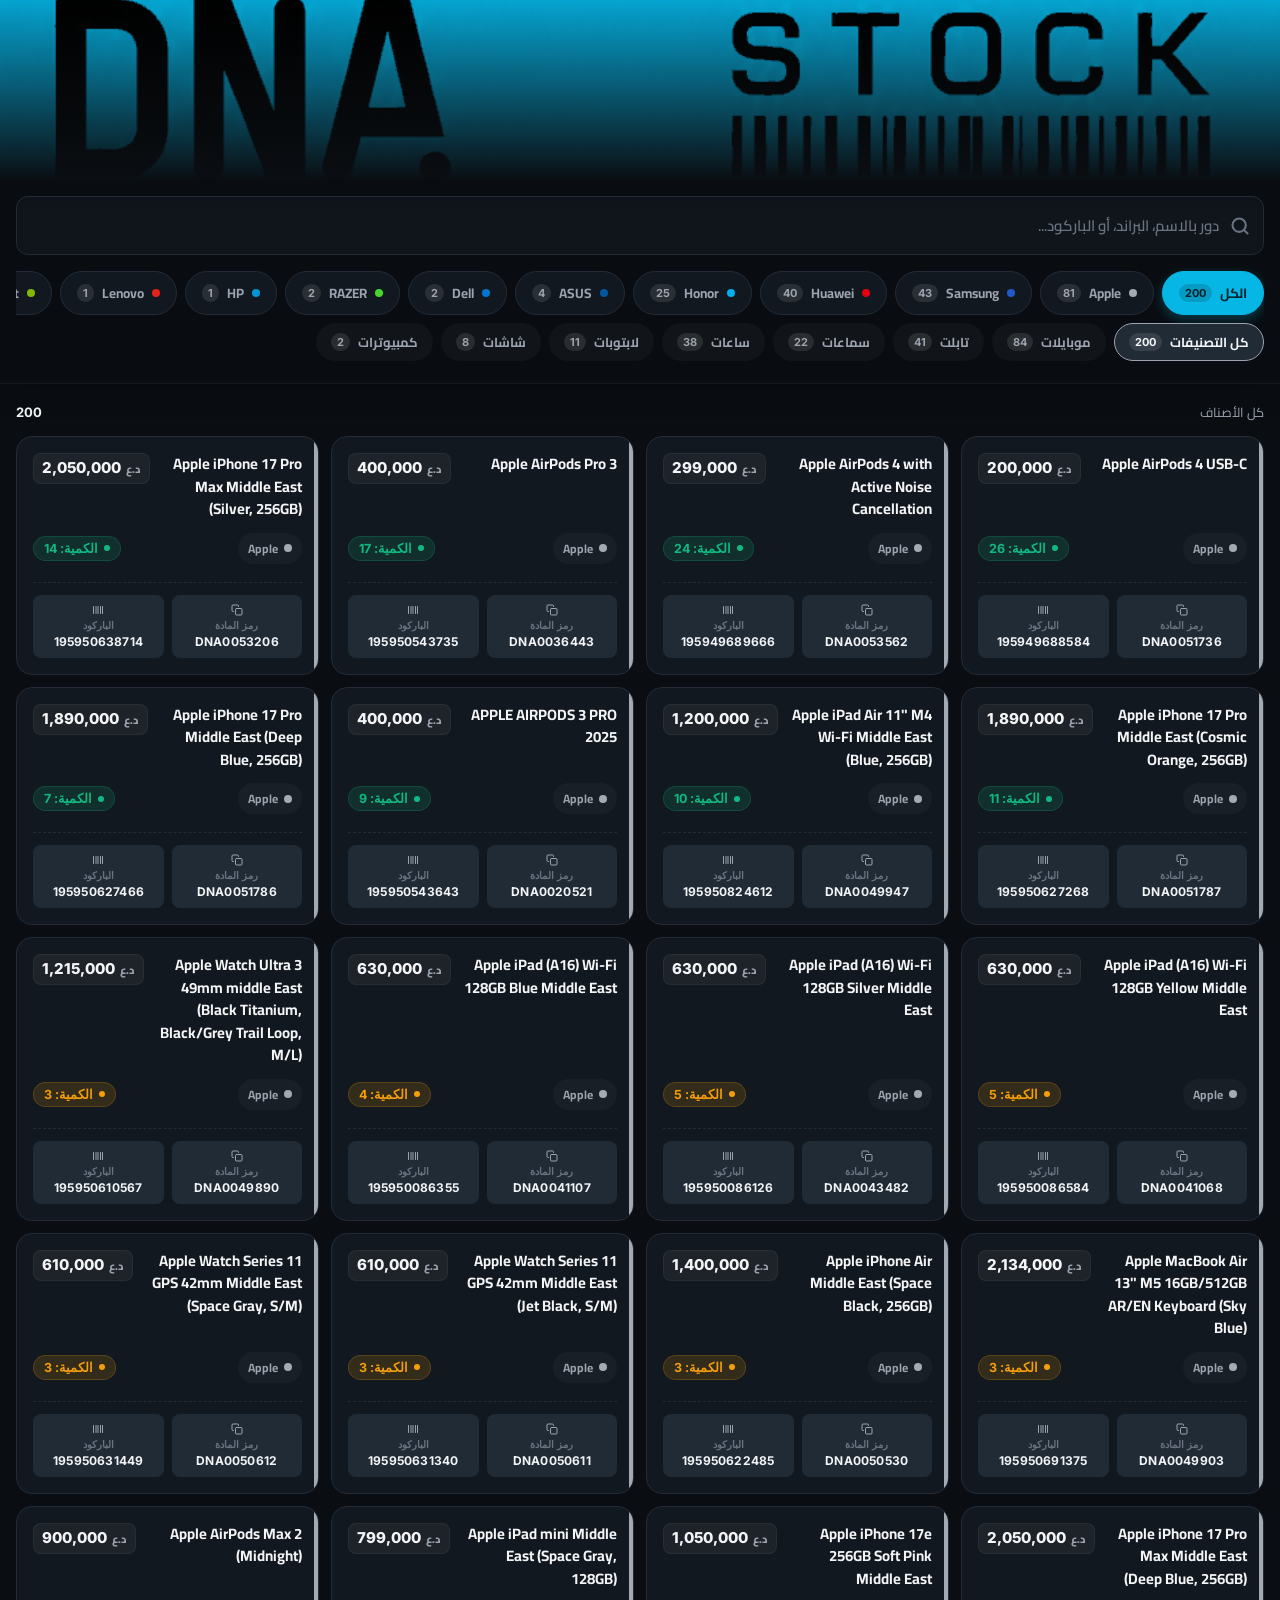
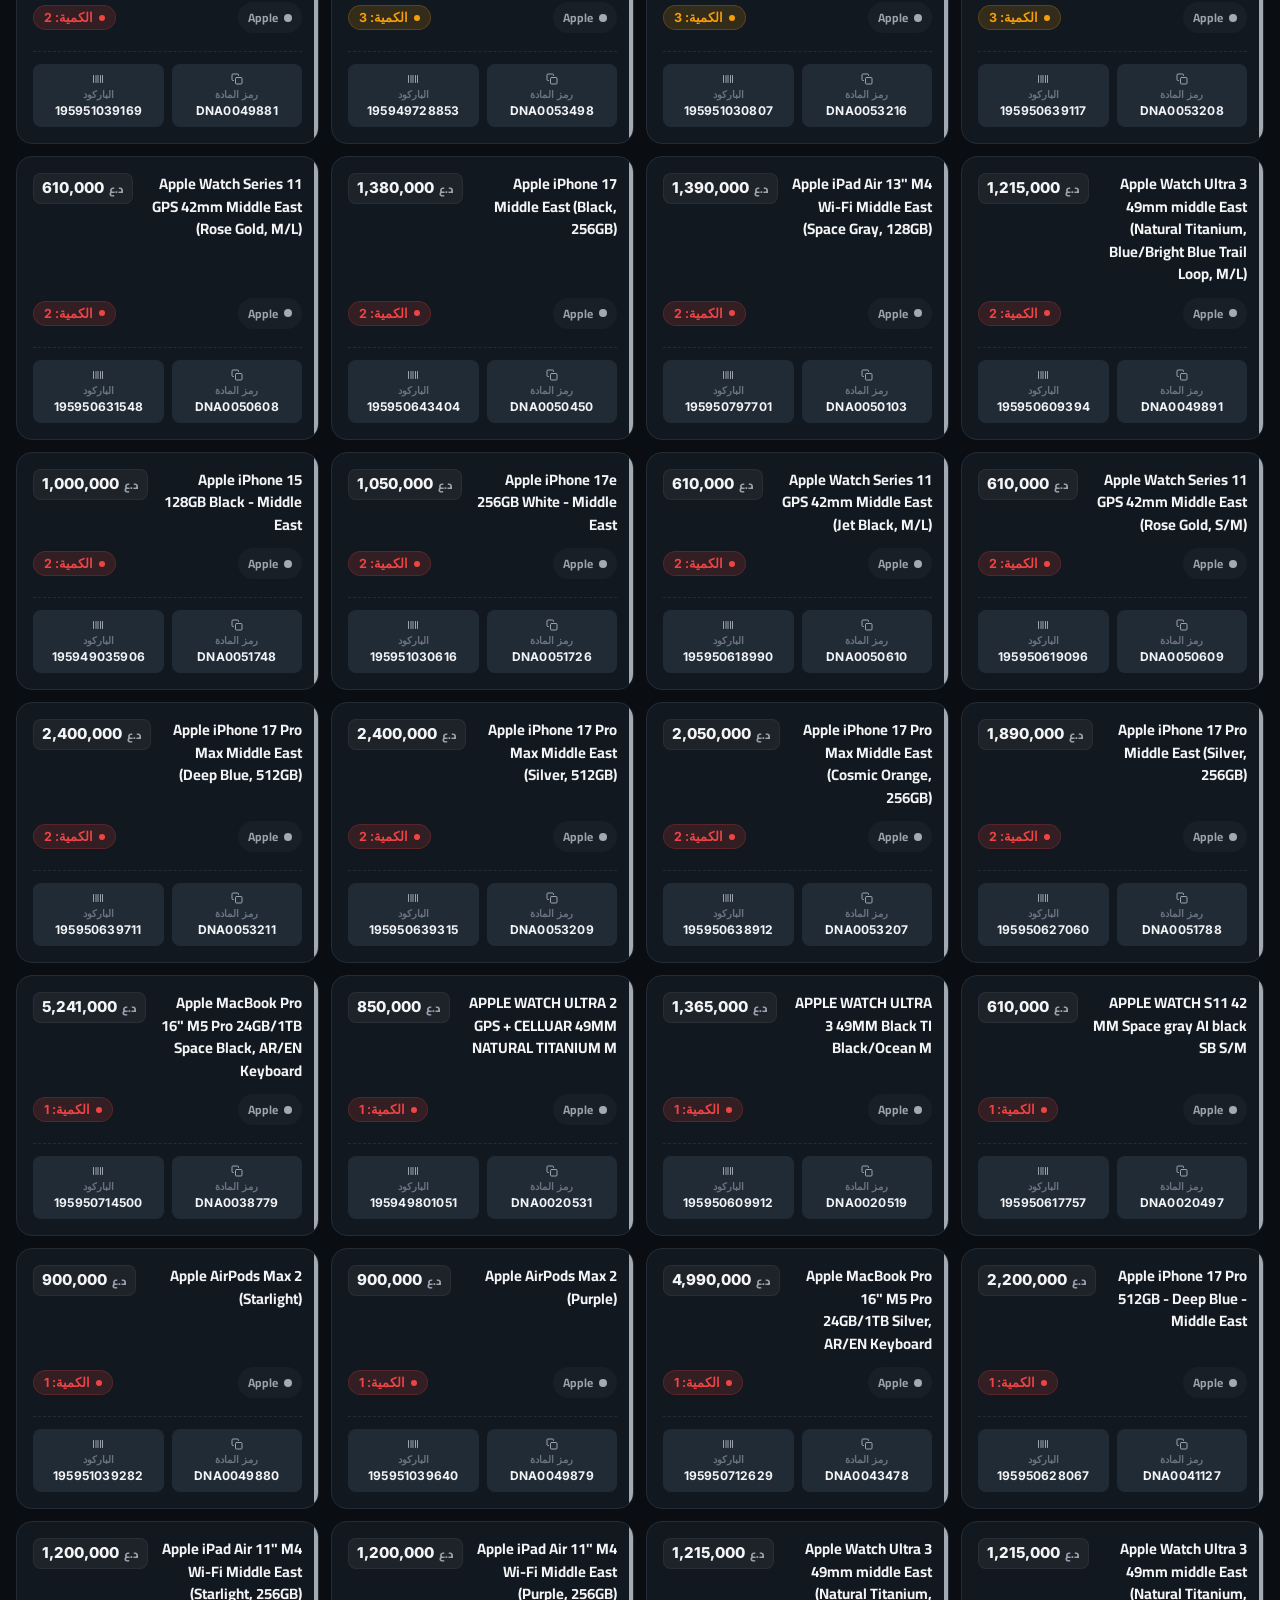
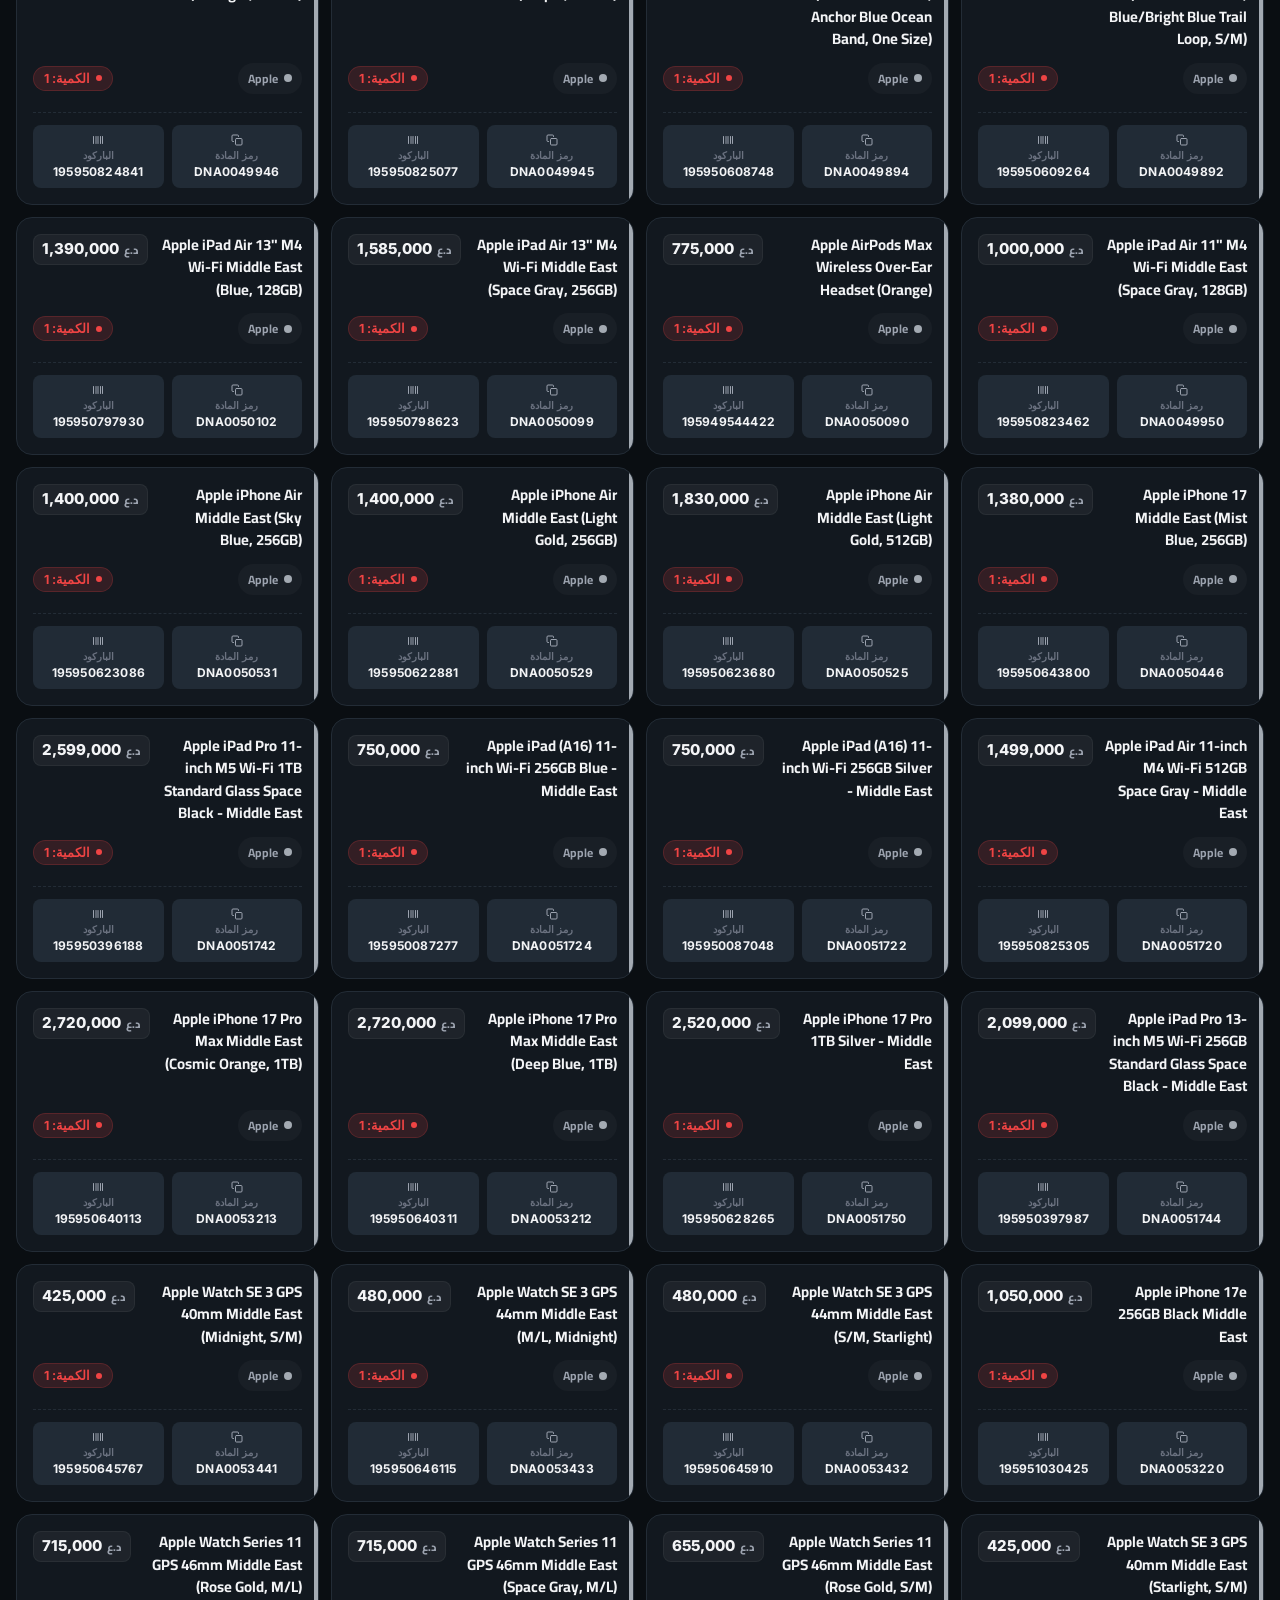
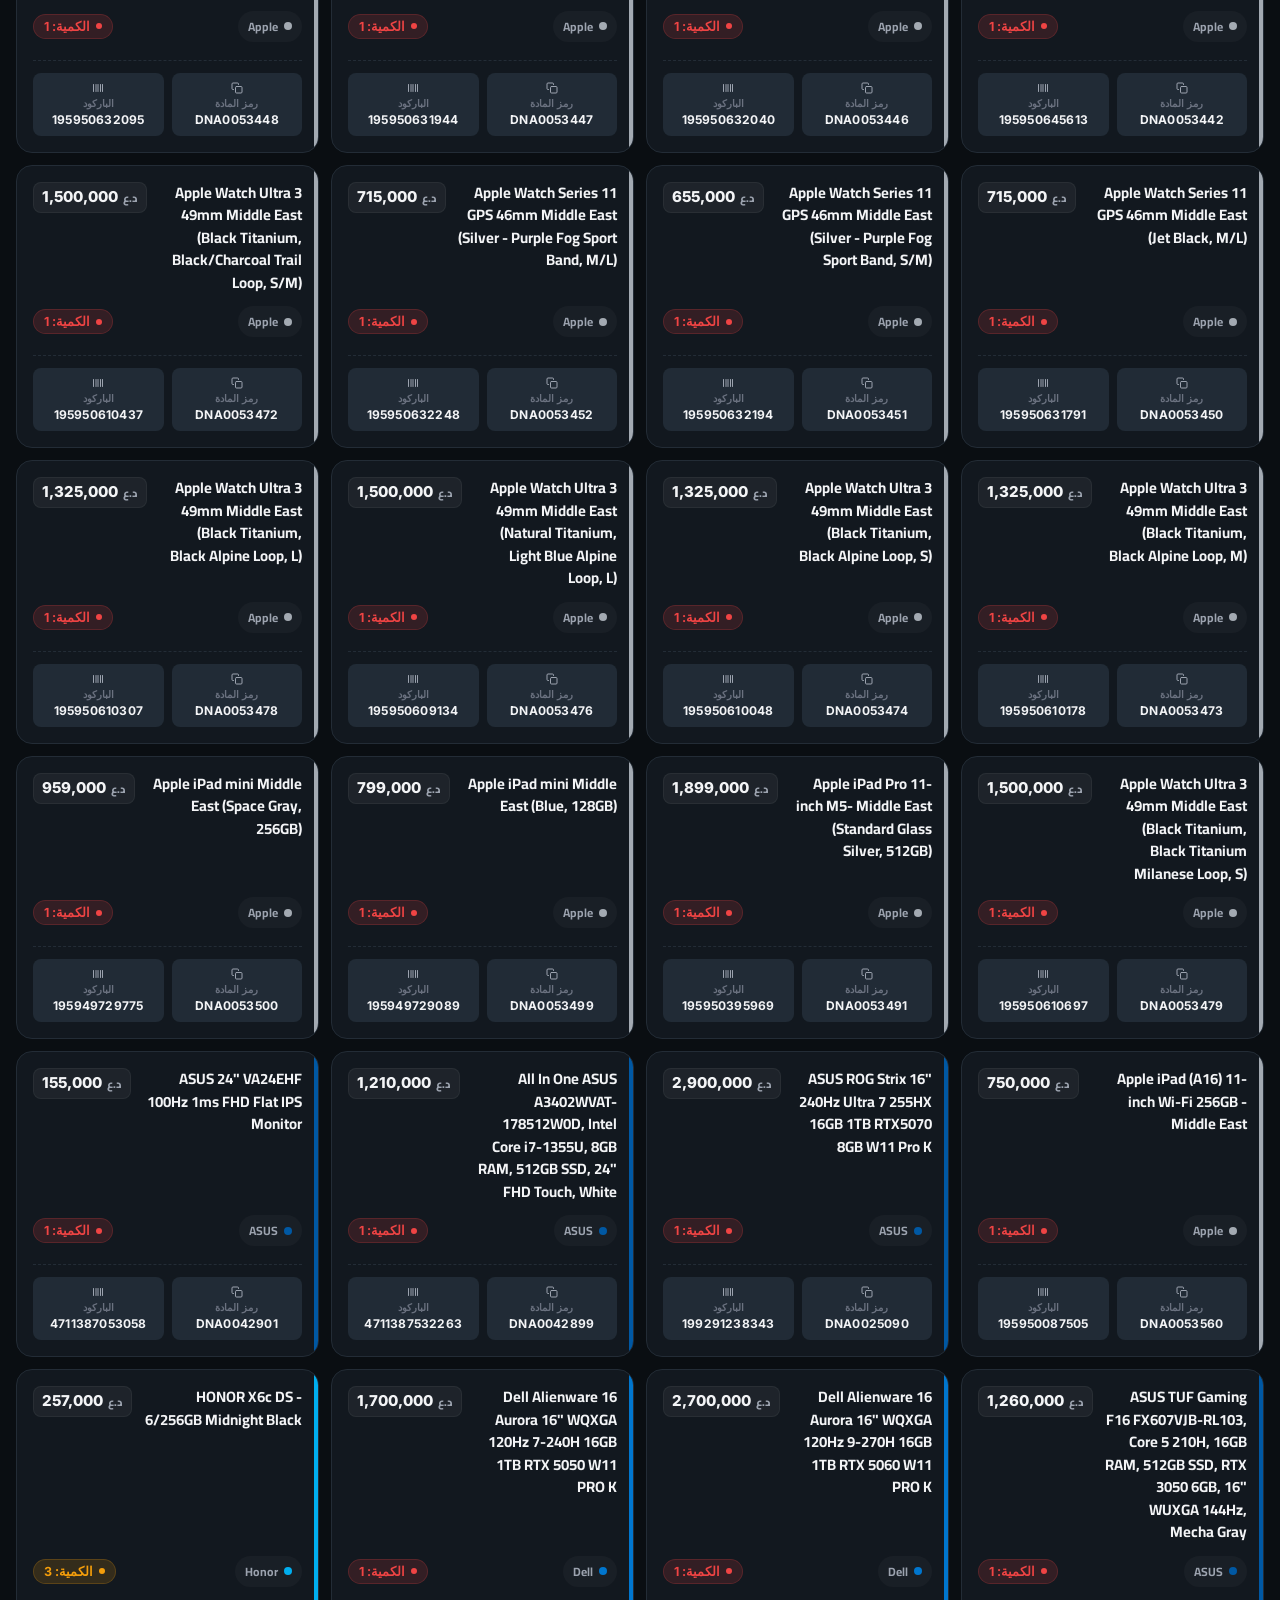
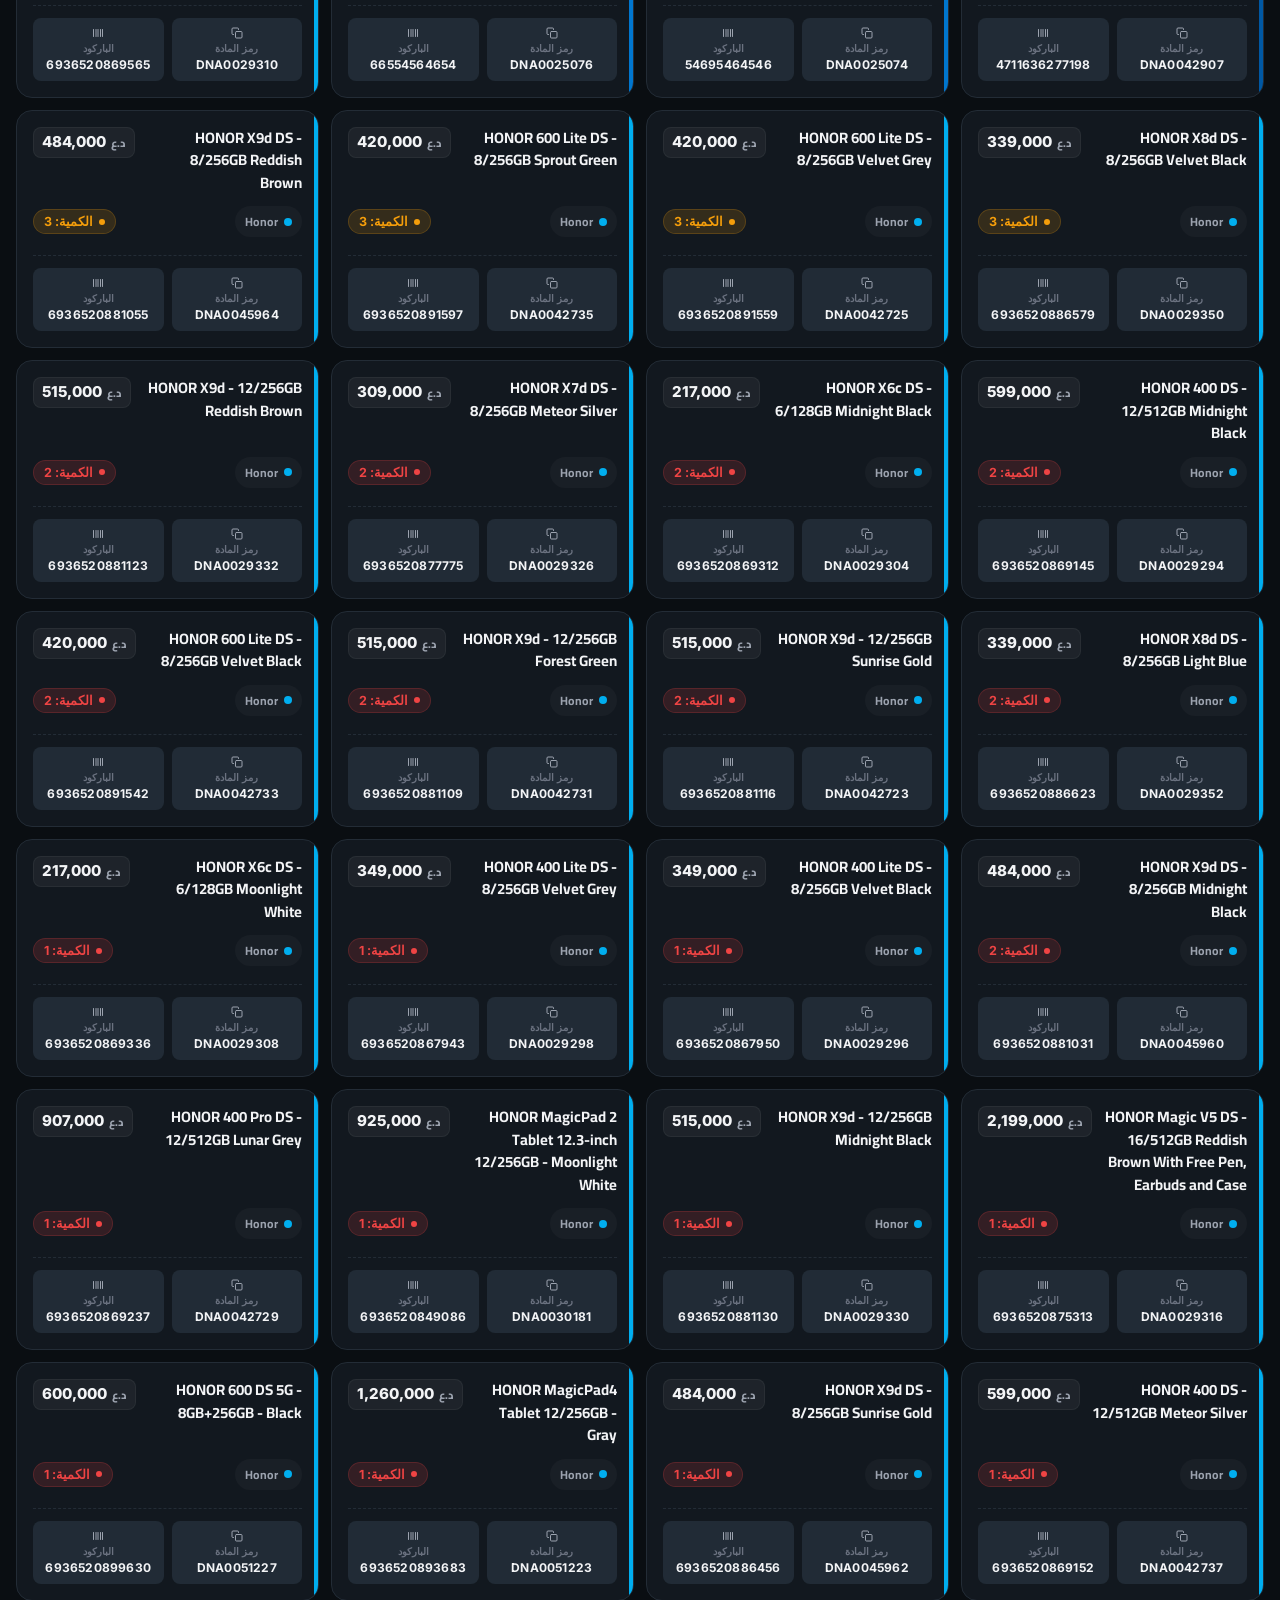
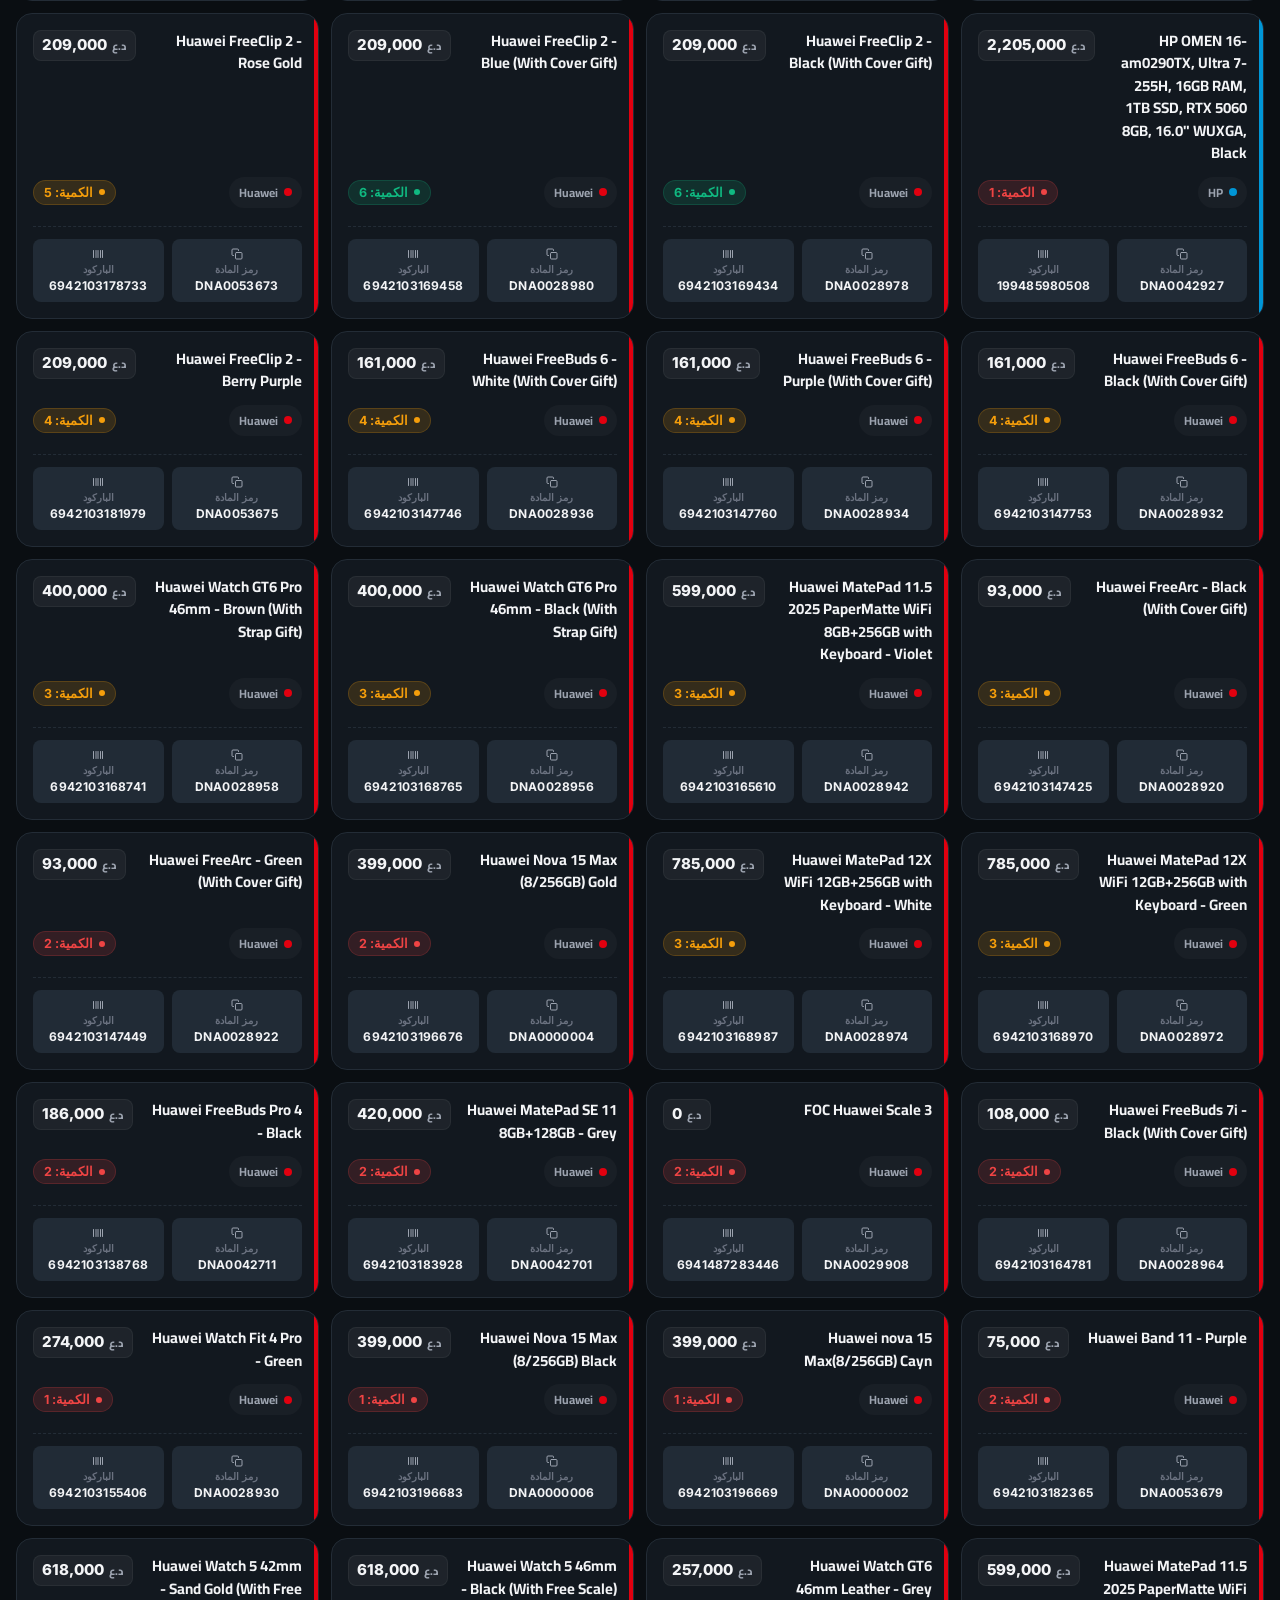
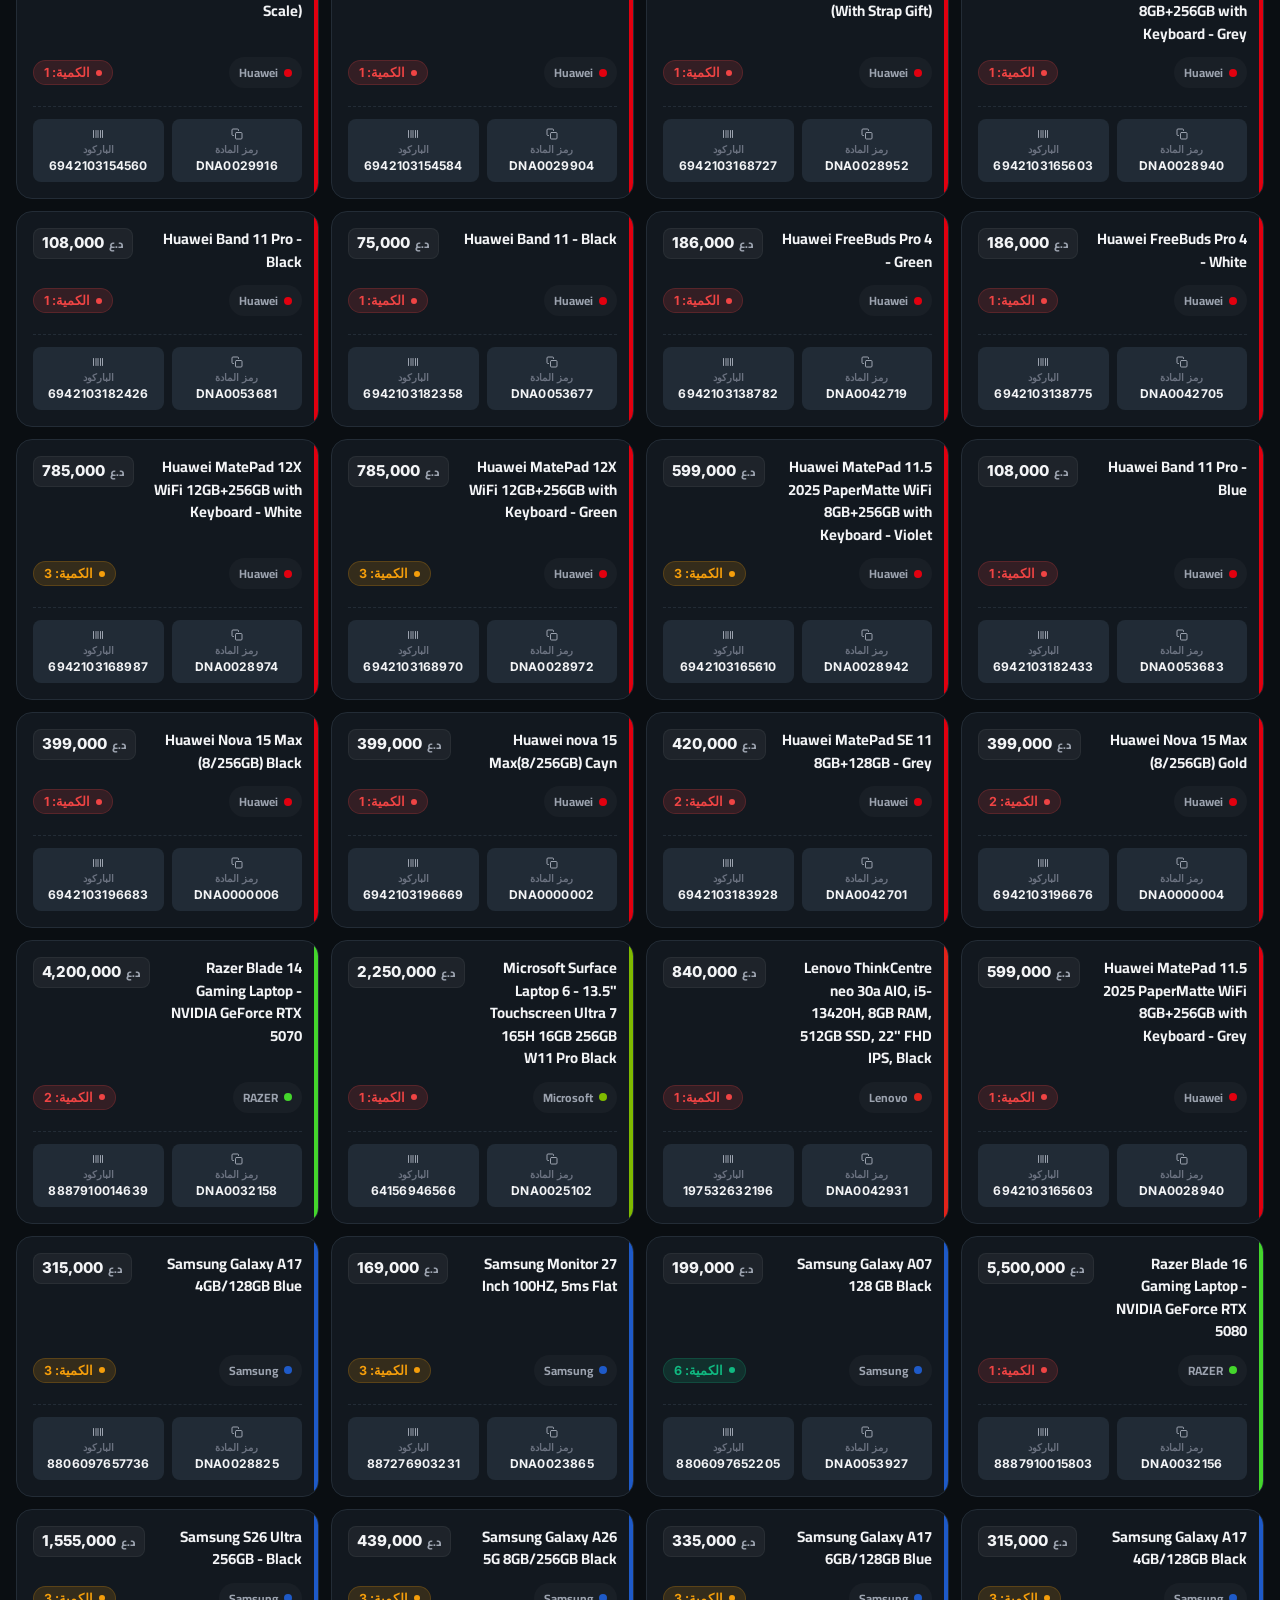
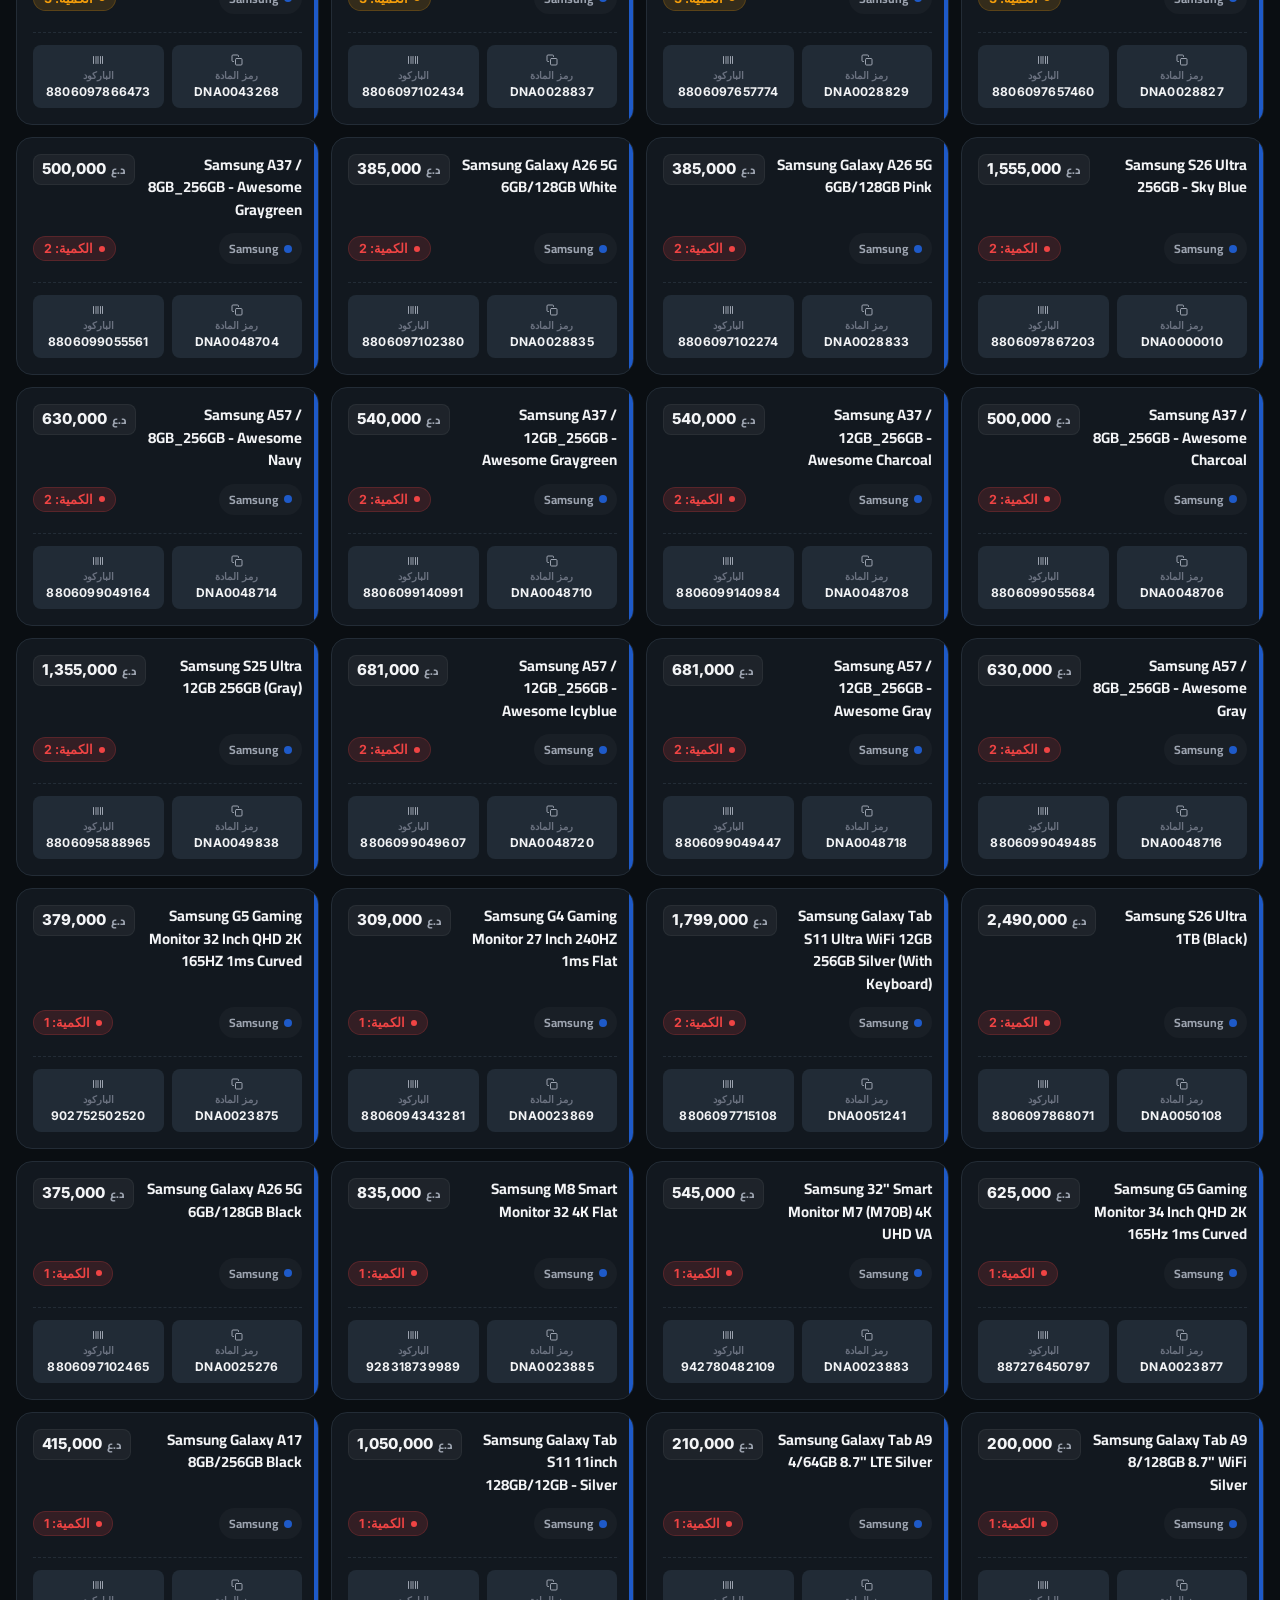
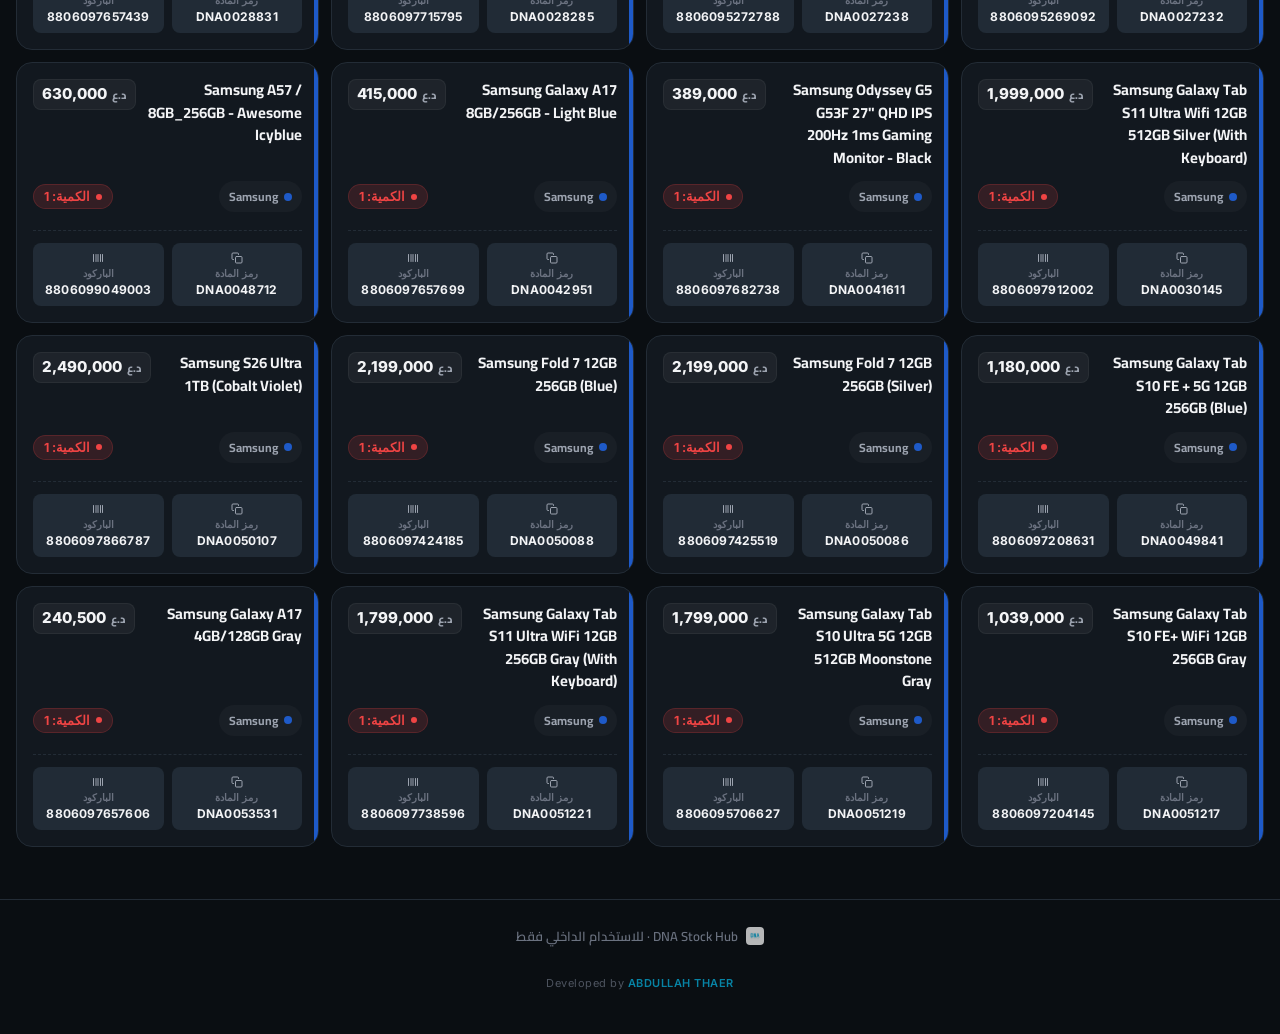
==== commit 9e4f89c7: "Update DNA LifeStyle site" ====
--- a/index.html
+++ b/index.html
@@ -8,6 +8,8 @@
 <meta name="apple-mobile-web-app-status-bar-style" content="black-translucent">
 <meta name="description" content="دفتر مخزون DNA - نظام بحث وإدارة متطور للموظفين">
 <title>دفتر المخزون — DNA</title>
+<link rel="icon" type="image/jpeg" href="[data-uri]">
+<link rel="apple-touch-icon" href="[data-uri]">
 <link rel="preconnect" href="https://fonts.googleapis.com">
 <link rel="preconnect" href="https://fonts.gstatic.com" crossorigin>
 <link href="https://fonts.googleapis.com/css2?family=Cairo:wght@400;600;700;800&family=Inter:wght@400;500;600;700;800&display=swap" rel="stylesheet">
@@ -22,8 +24,8 @@
     --text: #F3F4F6;
     --text-dim: #9CA3AF;
     --text-faint: #6B7280;
-    --accent: #F5B700;
-    --accent-ink: #1A1300;
+    --accent: #06B6E4;
+    --accent-ink: #04222B;
     --danger: #EF4444;
     --danger-bg: rgba(239, 68, 68, 0.15);
     --warn: #F59E0B;
@@ -33,6 +35,21 @@
     --radius: 16px;
     --font-ui: 'Cairo', sans-serif;
     --font-mono: 'Inter', sans-serif;
+  }
+  .chip:focus-visible,
+  .copy-btn:focus-visible,
+  .clear-btn:focus-visible,
+  .fab:focus-visible {
+    outline: 2px solid var(--accent);
+    outline-offset: 2px;
+  }
+  @media (prefers-reduced-motion: reduce) {
+    *, *::before, *::after {
+      animation-duration: 0.01ms !important;
+      animation-iteration-count: 1 !important;
+      transition-duration: 0.01ms !important;
+      scroll-behavior: auto !important;
+    }
   }
   * { box-sizing: border-box; }
   html, body { margin: 0; padding: 0; scroll-behavior: smooth; }
@@ -112,7 +129,7 @@
   #search:focus {
     border-color: var(--accent);
     background: rgba(23, 29, 36, 0.9);
-    box-shadow: 0 0 0 3px rgba(245, 183, 0, 0.15), 0 2px 10px rgba(0,0,0,0.1) inset;
+    box-shadow: 0 0 0 3px rgba(6, 182, 228, 0.18), 0 2px 10px rgba(0,0,0,0.1) inset;
   }
   #search::placeholder { color: var(--text-faint); font-weight: 600; }
   .search-icon {
@@ -184,7 +201,7 @@
     background: var(--accent);
     border-color: var(--accent);
     color: var(--accent-ink);
-    box-shadow: 0 4px 12px rgba(245, 183, 0, 0.25);
+    box-shadow: 0 4px 12px rgba(6, 182, 228, 0.28);
   }
   .chip.active .dot { background: var(--accent-ink) !important; opacity: 0.8; }
   .chip .count {
@@ -277,8 +294,8 @@
     color: var(--text);
   }
   .item-name mark {
-    background: rgba(245, 183, 0, 0.2);
-    color: var(--accent);
+    background: rgba(6, 182, 228, 0.22);
+    color: #5CE1FF;
     border-radius: 4px;
     padding: 0 2px;
     font-weight: 800;
@@ -355,20 +372,40 @@
   .copy-btn {
     flex: 1;
     display: flex;
+    flex-direction: column;
     align-items: center;
     justify-content: center;
-    gap: 6px;
+    gap: 3px;
     background: var(--surface-3);
     border: 1px solid transparent;
     color: var(--text-dim);
     font-family: var(--font-mono);
     font-size: 11px;
     font-weight: 600;
-    padding: 8px;
+    padding: 8px 6px;
     border-radius: 8px;
     cursor: pointer;
     transition: all 0.2s;
     direction: ltr;
+    min-width: 0;
+  }
+  .copy-btn .btn-label {
+    display: flex;
+    align-items: center;
+    gap: 5px;
+    font-size: 10px;
+    color: var(--text-faint);
+    font-weight: 600;
+  }
+  .copy-btn .btn-value {
+    font-size: 12px;
+    font-weight: 700;
+    color: var(--text);
+    letter-spacing: 0.2px;
+    max-width: 100%;
+    overflow: hidden;
+    text-overflow: ellipsis;
+    white-space: nowrap;
   }
   .copy-btn:hover {
     background: var(--border-hover);
@@ -380,7 +417,9 @@
     color: var(--good);
     border-color: rgba(16, 185, 129, 0.3);
   }
-  .copy-btn svg { width: 14px; height: 14px; }
+  .copy-btn.copied .btn-label,
+  .copy-btn.copied .btn-value { color: var(--good); }
+  .copy-btn svg { width: 12px; height: 12px; flex-shrink: 0; }
 
   .empty {
     text-align: center;
@@ -404,6 +443,10 @@
   .empty .hint { font-size: 14px; color: var(--text-faint); }
 
   .footer-note {
+    display: flex;
+    align-items: center;
+    justify-content: center;
+    gap: 8px;
     text-align: center;
     font-size: 13px;
     font-weight: 600;
@@ -411,6 +454,13 @@
     padding: 24px 16px;
     margin-top: 20px;
     border-top: 1px solid var(--border);
+  }
+  .footer-logo {
+    width: 18px;
+    height: 18px;
+    border-radius: 4px;
+    object-fit: contain;
+    opacity: 0.7;
   }
   
   /* Scroll to top FAB */
@@ -426,7 +476,7 @@
     display: flex;
     align-items: center;
     justify-content: center;
-    box-shadow: 0 4px 16px rgba(245, 183, 0, 0.3);
+    box-shadow: 0 4px 16px rgba(6, 182, 228, 0.32);
     cursor: pointer;
     border: none;
     opacity: 0;
@@ -436,7 +486,7 @@
     z-index: 50;
   }
   .fab.visible { opacity: 1; pointer-events: all; transform: translateY(0); }
-  .fab:hover { transform: translateY(-4px); box-shadow: 0 6px 20px rgba(245, 183, 0, 0.4); }
+  .fab:hover { transform: translateY(-4px); box-shadow: 0 6px 20px rgba(6, 182, 228, 0.42); }
 
   @media (max-width: 480px) {
     .stock-banner { margin: 0 -16px 12px; height: 120px; }
@@ -450,14 +500,14 @@
 
   <div class="header">
     <div class="stock-banner">
-      <img src="./dna-stock-header.png" alt="DNA Stock" onerror="this.style.display='none'">
+      <img src="[data-uri]" alt="DNA Stock">
     </div>
 
     <div class="search-wrap">
       <svg class="search-icon" width="20" height="20" viewBox="0 0 24 24" fill="none" stroke="currentColor" stroke-width="2.5" stroke-linecap="round" stroke-linejoin="round">
         <circle cx="11" cy="11" r="8"></circle><line x1="21" y1="21" x2="16.65" y2="16.65"></line>
       </svg>
-      <input id="search" type="search" placeholder="ابحث بالاسم، البراند، أو الباركود..." autocomplete="off">
+      <input id="search" type="search" placeholder="دور بالاسم، البراند، أو الباركود..." autocomplete="off">
       <button class="clear-btn" id="clear-btn">
         <svg width="14" height="14" viewBox="0 0 24 24" fill="none" stroke="currentColor" stroke-width="3" stroke-linecap="round" stroke-linejoin="round"><line x1="18" y1="6" x2="6" y2="18"></line><line x1="6" y1="6" x2="18" y2="18"></line></svg>
       </button>
@@ -470,7 +520,14 @@
   <div class="count-row" id="count-row"></div>
   <div id="list"></div>
   
-  <div class="footer-note">DNA Stock Hub · للاستخدام الداخلي فقط</div>
+  <div class="footer-note">
+    <img class="footer-logo" src="[data-uri]" alt="DNA">
+    <span>DNA Stock Hub · للاستخدام الداخلي فقط</span>
+  </div>
+
+  <div class="dev-signature" style="text-align:center; padding: 4px 16px 20px; font-family: var(--font-mono); font-size: 11px; letter-spacing: 0.5px; color: var(--text-faint); opacity: 0.7;">
+    Developed by <span style="color: var(--accent); font-weight: 600;">ABDULLAH THAER</span>
+  </div>
 
   <button class="fab" id="fab" title="العودة للأعلى">
     <svg width="24" height="24" viewBox="0 0 24 24" fill="none" stroke="currentColor" stroke-width="2.5" stroke-linecap="round" stroke-linejoin="round"><polyline points="18 15 12 9 6 15"></polyline></svg>
@@ -484,7 +541,7 @@
   'ASUS':'#0058A3', 'Dell':'#0076CE', 'RAZER':'#44D62C', 'HP':'#0096D6',
   'Lenovo':'#E2231A', 'Microsoft':'#7FBA00'
 };
-function brandColor(b) { return BRAND_COLORS[b] || '#F5B700'; }
+function brandColor(b) { return BRAND_COLORS[b] || '#06B6E4'; }
 function nameOf(d) { return d.n.toLowerCase(); }
 
 const PRODUCT_TYPES = [
@@ -519,7 +576,7 @@
 
 function fmtPrice(p) {
   if (p === 0) return '0 <span class="currency">د.ع</span>';
-  return new Intl.NumberFormat('ar-IQ').format(p) + ' <span class="currency">د.ع</span>';
+  return new Intl.NumberFormat('en-US').format(p) + ' <span class="currency">د.ع</span>';
 }
 
 function escapeHtml(s) {
@@ -534,7 +591,7 @@
 }
 
 function copyToClipboard(text, btn) {
-  navigator.clipboard.writeText(text).then(() => {
+  const showSuccess = () => {
     const originalHTML = btn.innerHTML;
     btn.innerHTML = `<svg width="14" height="14" viewBox="0 0 24 24" fill="none" stroke="currentColor" stroke-width="2.5" stroke-linecap="round" stroke-linejoin="round"><polyline points="20 6 9 17 4 12"></polyline></svg> تم النسخ`;
     btn.classList.add('copied');
@@ -542,7 +599,37 @@
       btn.innerHTML = originalHTML;
       btn.classList.remove('copied');
     }, 2000);
-  });
+  };
+
+  const showFailure = () => {
+    const originalHTML = btn.innerHTML;
+    btn.innerHTML = `فشل النسخ، انسخ يدويًا: ${text}`;
+    setTimeout(() => { btn.innerHTML = originalHTML; }, 2500);
+  };
+
+  const fallbackCopy = () => {
+    try {
+      const textarea = document.createElement('textarea');
+      textarea.value = text;
+      textarea.style.position = 'fixed';
+      textarea.style.left = '-9999px';
+      textarea.style.top = '0';
+      document.body.appendChild(textarea);
+      textarea.focus();
+      textarea.select();
+      const ok = document.execCommand('copy');
+      document.body.removeChild(textarea);
+      if (ok) showSuccess(); else showFailure();
+    } catch (err) {
+      showFailure();
+    }
+  };
+
+  if (navigator.clipboard && window.isSecureContext) {
+    navigator.clipboard.writeText(text).then(showSuccess).catch(fallbackCopy);
+  } else {
+    fallbackCopy();
+  }
 }
 
 // Build brand chip list
@@ -558,22 +645,26 @@
 const typeChipsEl = document.getElementById('type-chips');
 
 function renderChips() {
-  let html = `<div class="chip ${activeBrand==='all'?'active':''}" data-brand="all">
+  let html = `<div class="chip ${activeBrand==='all'?'active':''}" data-brand="all" role="button" tabindex="0" aria-pressed="${activeBrand==='all'}">
     الكل <span class="count">${DATA.length}</span>
   </div>`;
   brands.forEach(b => {
-    html += `<div class="chip ${activeBrand===b?'active':''}" data-brand="${escapeHtml(b)}">
+    html += `<div class="chip ${activeBrand===b?'active':''}" data-brand="${escapeHtml(b)}" role="button" tabindex="0" aria-pressed="${activeBrand===b}">
       <span class="dot" style="background:${brandColor(b)}"></span>${escapeHtml(b)} <span class="count">${brandCounts[b]}</span>
     </div>`;
   });
   chipsEl.innerHTML = html;
   chipsEl.querySelectorAll('.chip').forEach(el => {
-    el.addEventListener('click', () => {
+    const activate = () => {
       activeBrand = el.dataset.brand;
       activeType = 'all';
       renderChips();
       renderTypeChips();
       renderList();
+    };
+    el.addEventListener('click', activate);
+    el.addEventListener('keydown', (e) => {
+      if(e.key === 'Enter' || e.key === ' '){ e.preventDefault(); activate(); }
     });
   });
 }
@@ -599,20 +690,24 @@
   }
   const total = scopedItems().length;
   const totalLabel = activeBrand === 'all' ? 'كل التصنيفات' : `كل ${activeBrand}`;
-  let html = `<div class="chip subchip ${activeType==='all'?'active':''}" data-type="all">
+  let html = `<div class="chip subchip ${activeType==='all'?'active':''}" data-type="all" role="button" tabindex="0" aria-pressed="${activeType==='all'}">
     ${escapeHtml(totalLabel)} <span class="count">${total}</span>
   </div>`;
   types.forEach(type => {
-    html += `<div class="chip subchip ${activeType===type.key?'active':''}" data-type="${escapeHtml(type.key)}">
+    html += `<div class="chip subchip ${activeType===type.key?'active':''}" data-type="${escapeHtml(type.key)}" role="button" tabindex="0" aria-pressed="${activeType===type.key}">
       ${escapeHtml(type.label)} <span class="count">${type.count}</span>
     </div>`;
   });
   typeChipsEl.innerHTML = html;
   typeChipsEl.querySelectorAll('.chip').forEach(el => {
-    el.addEventListener('click', () => {
+    const activate = () => {
       activeType = el.dataset.type;
       renderTypeChips();
       renderList();
+    };
+    el.addEventListener('click', activate);
+    el.addEventListener('keydown', (e) => {
+      if(e.key === 'Enter' || e.key === ' '){ e.preventDefault(); activate(); }
     });
   });
 }
@@ -660,12 +755,14 @@
       </div>
       <div class="card-actions">
         <button class="copy-btn" onclick="copyToClipboard('${d.d}', this)" title="نسخ رمز DNA">
-          <svg viewBox="0 0 24 24" fill="none" stroke="currentColor" stroke-width="2" stroke-linecap="round" stroke-linejoin="round"><rect x="9" y="9" width="13" height="13" rx="2" ry="2"></rect><path d="M5 15H4a2 2 0 0 1-2-2V4a2 2 0 0 1 2-2h9a2 2 0 0 1 2 2v1"></path></svg> 
-          رمز المادة
+          <svg viewBox="0 0 24 24" fill="none" stroke="currentColor" stroke-width="2" stroke-linecap="round" stroke-linejoin="round"><rect x="9" y="9" width="13" height="13" rx="2" ry="2"></rect><path d="M5 15H4a2 2 0 0 1-2-2V4a2 2 0 0 1 2-2h9a2 2 0 0 1 2 2v1"></path></svg>
+          <span class="btn-label">رمز المادة</span>
+          <span class="btn-value">${escapeHtml(d.d)}</span>
         </button>
         <button class="copy-btn" onclick="copyToClipboard('${d.c}', this)" title="نسخ الباركود">
-          <svg viewBox="0 0 24 24" fill="none" stroke="currentColor" stroke-width="2" stroke-linecap="round" stroke-linejoin="round"><path d="M3 5v14M8 5v14M12 5v14M17 5v14M21 5v14"></path></svg> 
-          الباركود
+          <svg viewBox="0 0 24 24" fill="none" stroke="currentColor" stroke-width="2" stroke-linecap="round" stroke-linejoin="round"><path d="M3 5v14M8 5v14M12 5v14M17 5v14M21 5v14"></path></svg>
+          <span class="btn-label">الباركود</span>
+          <span class="btn-value">${escapeHtml(d.c)}</span>
         </button>
       </div>
     </div>
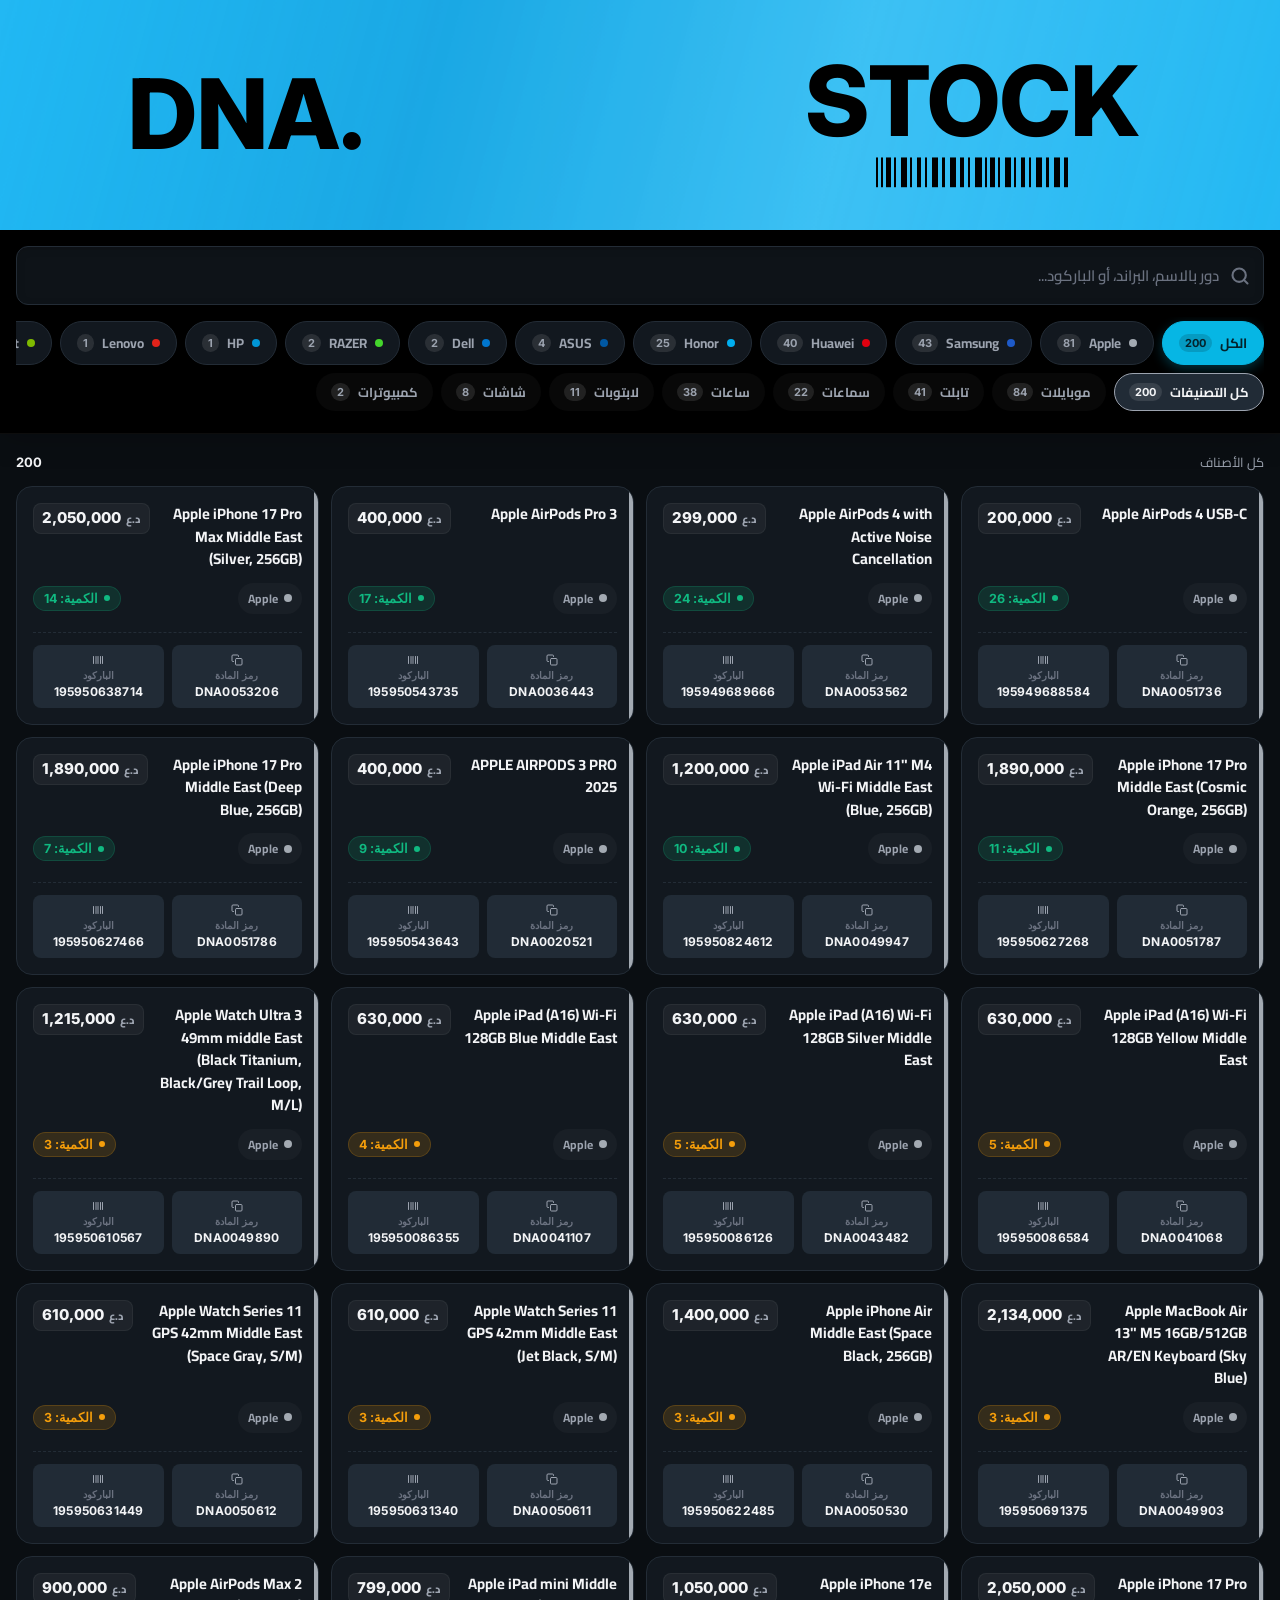
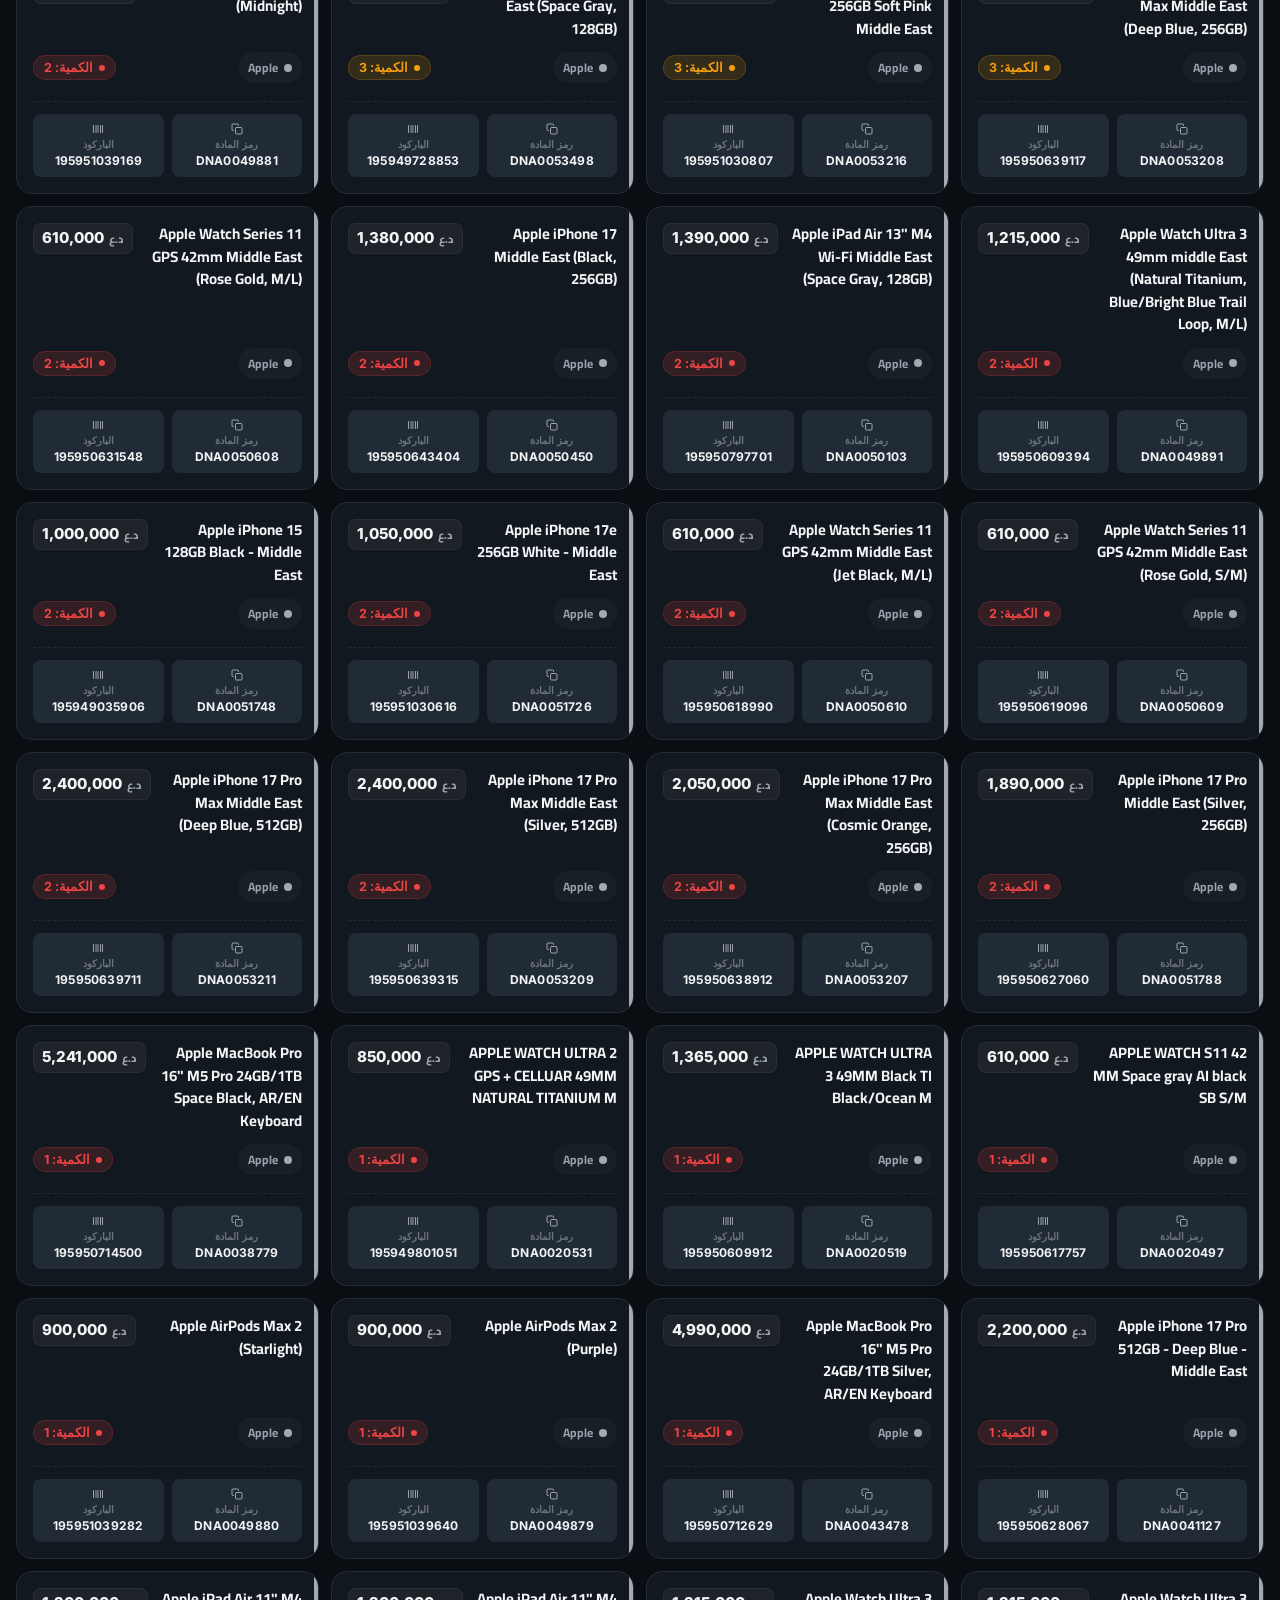
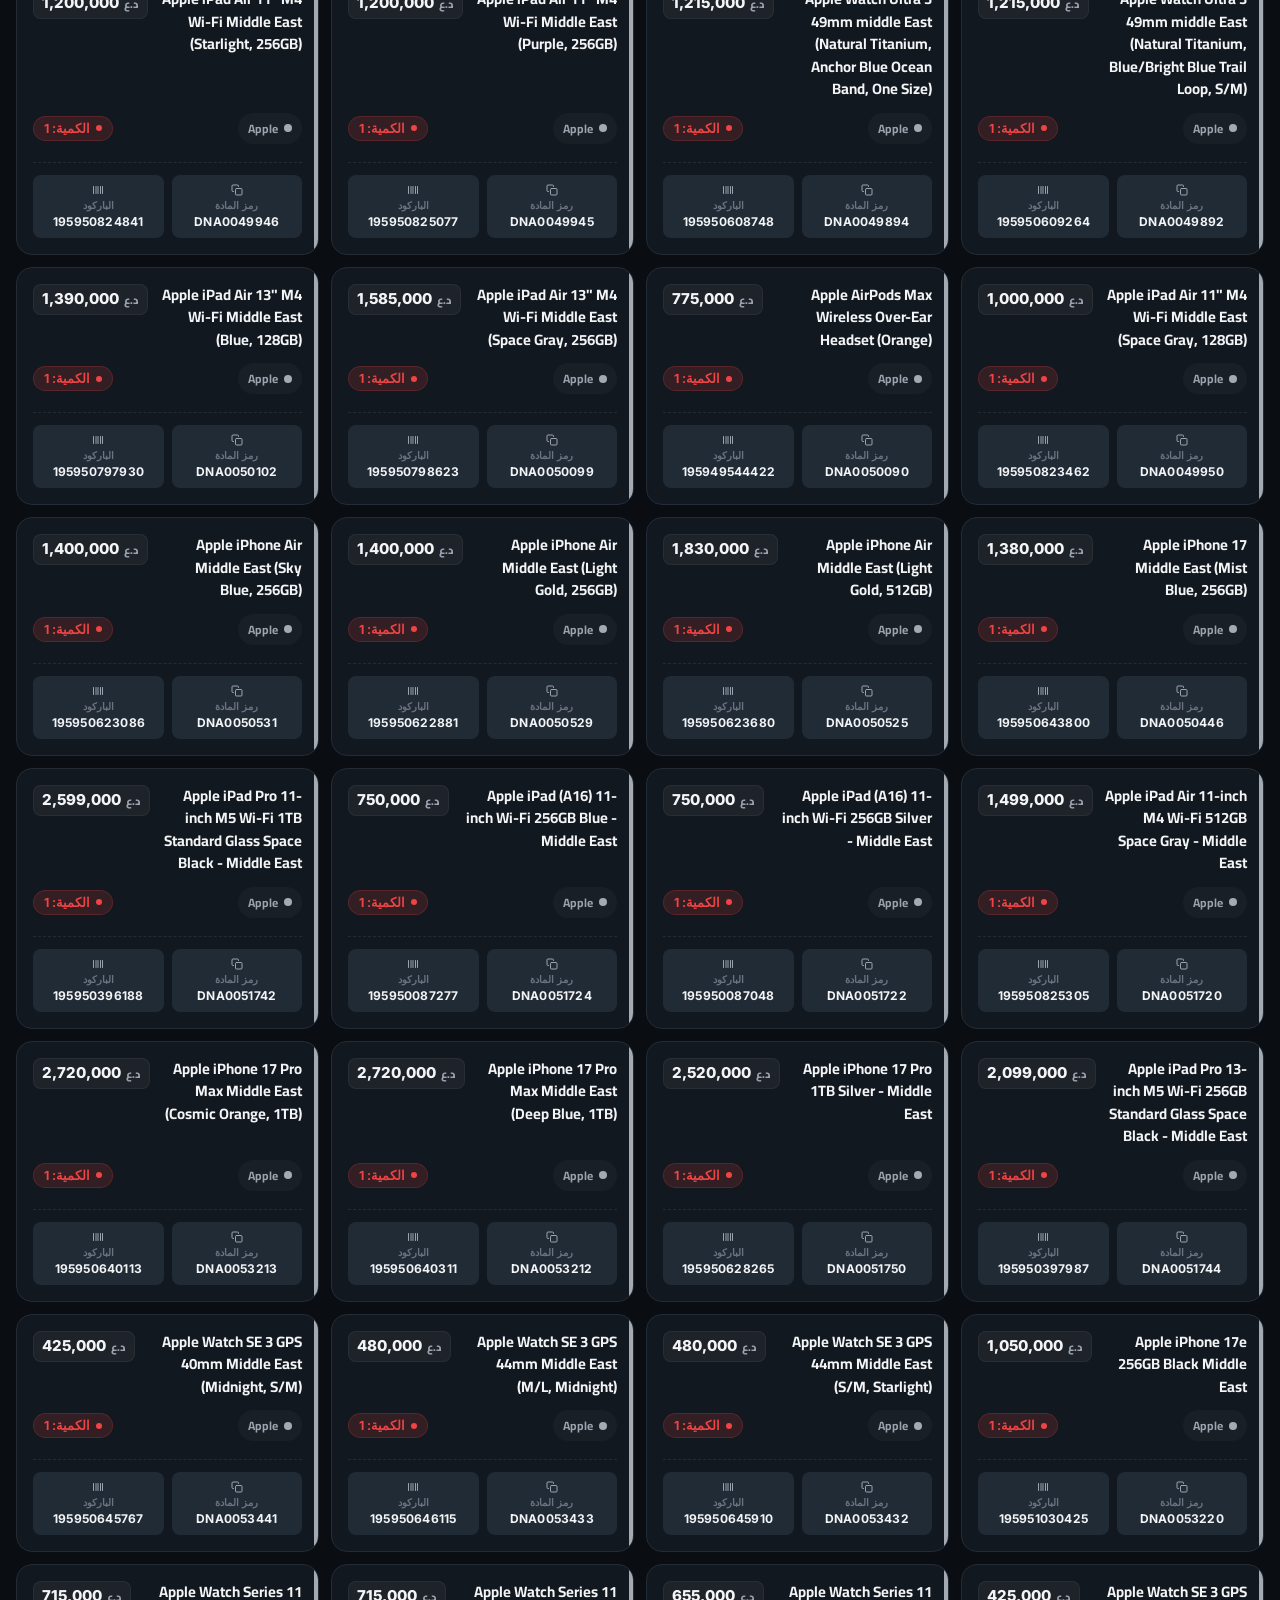
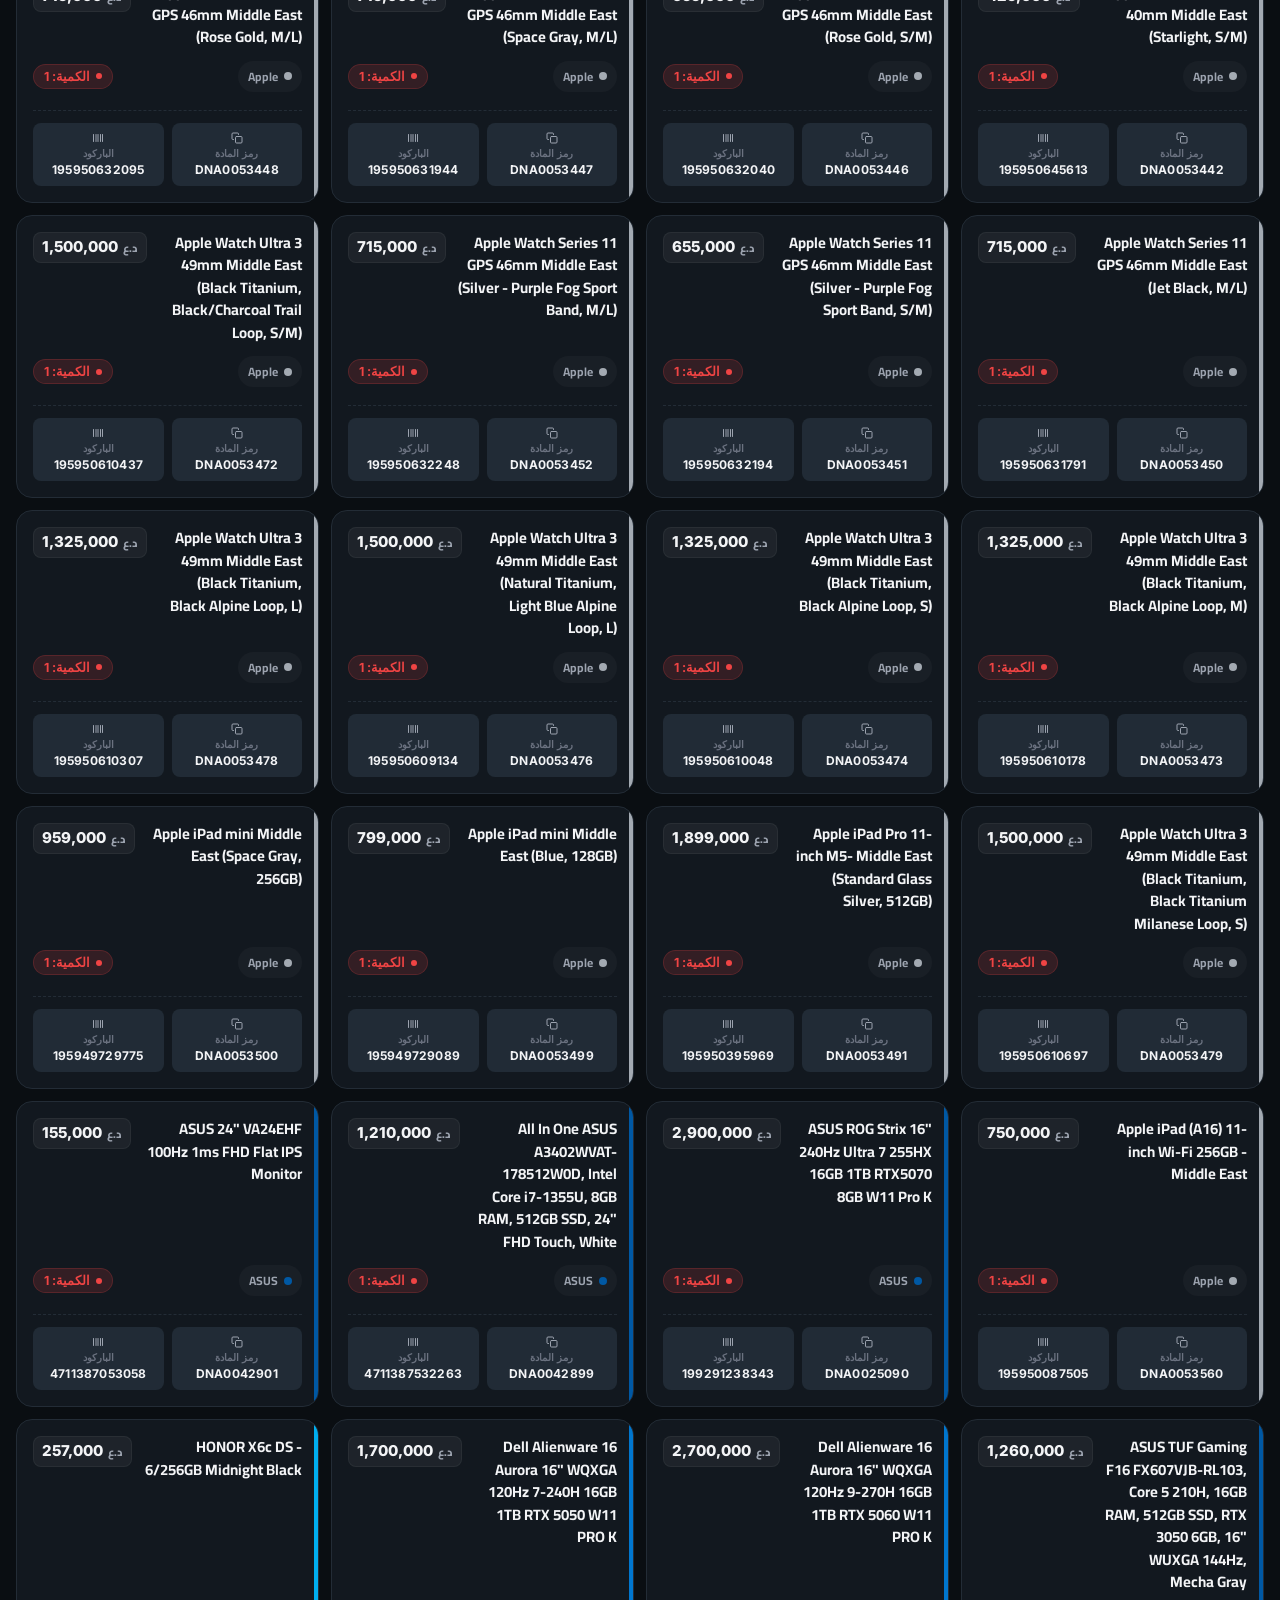
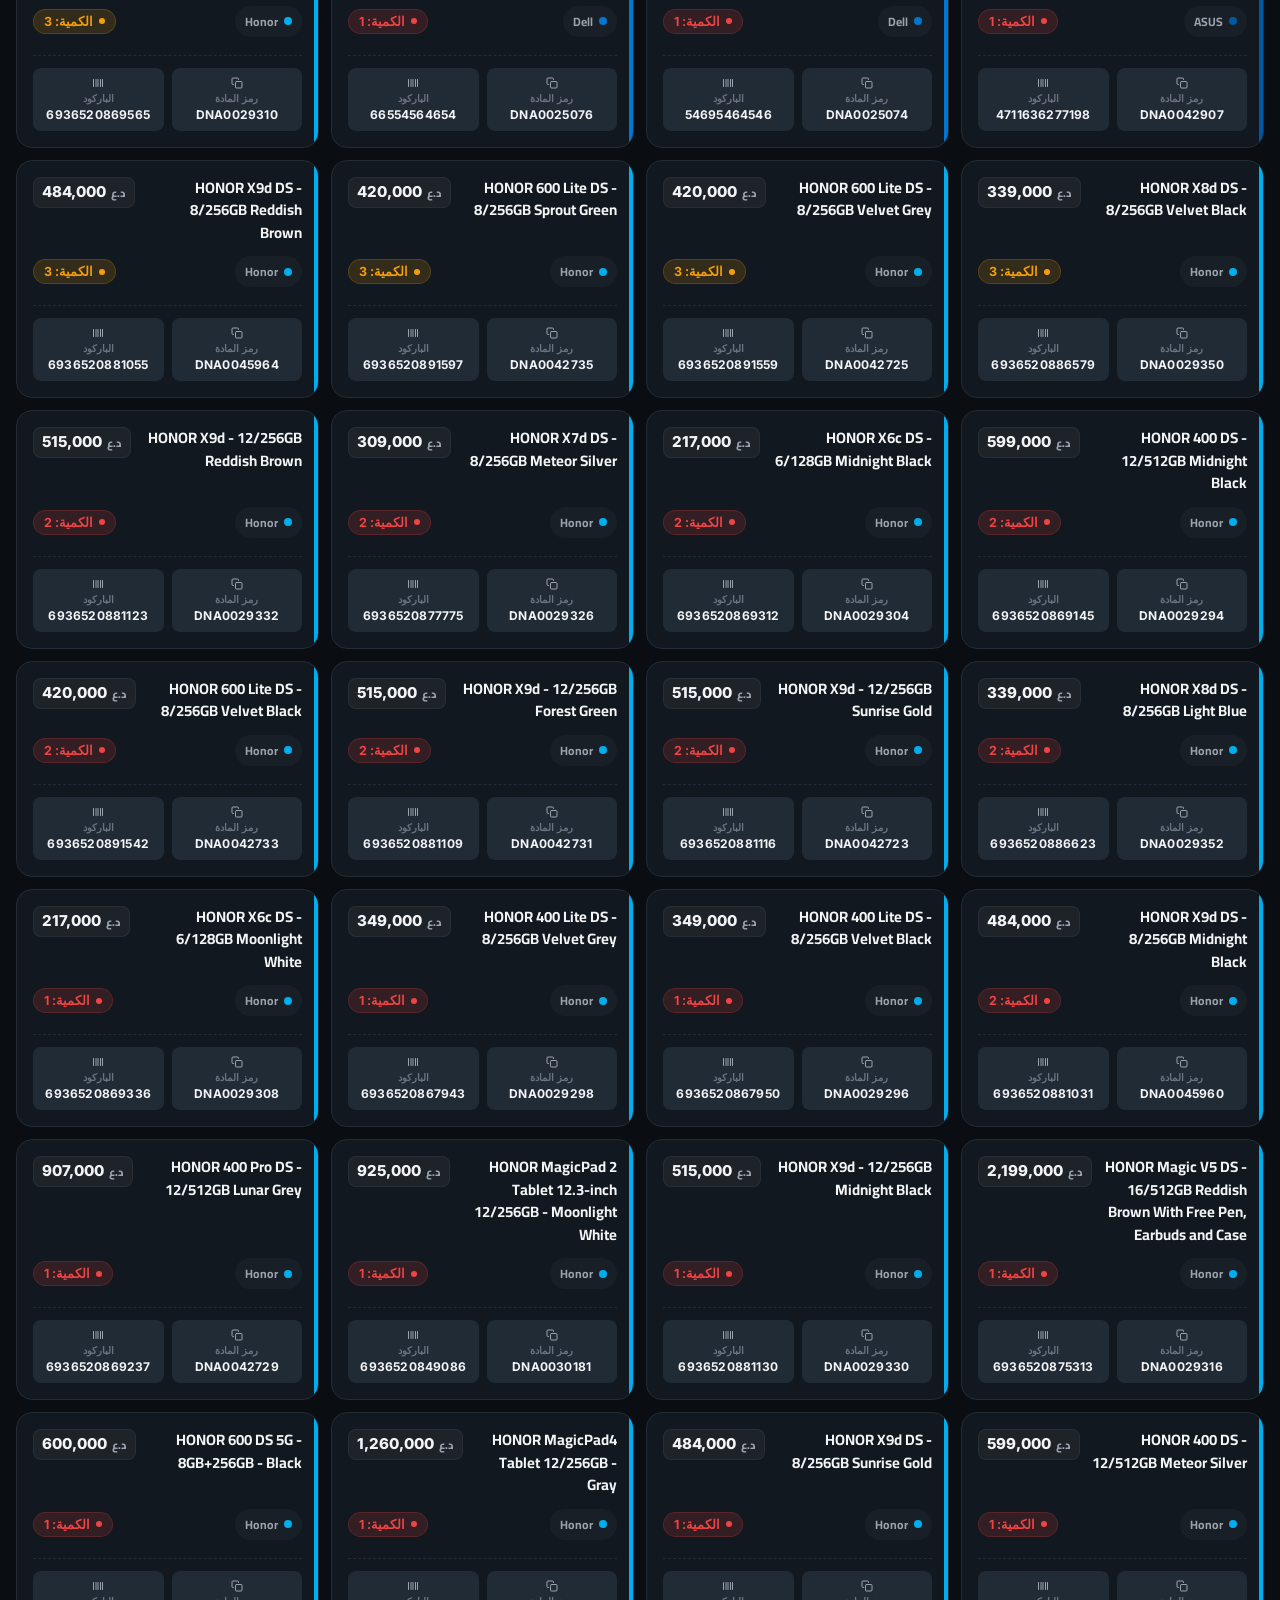
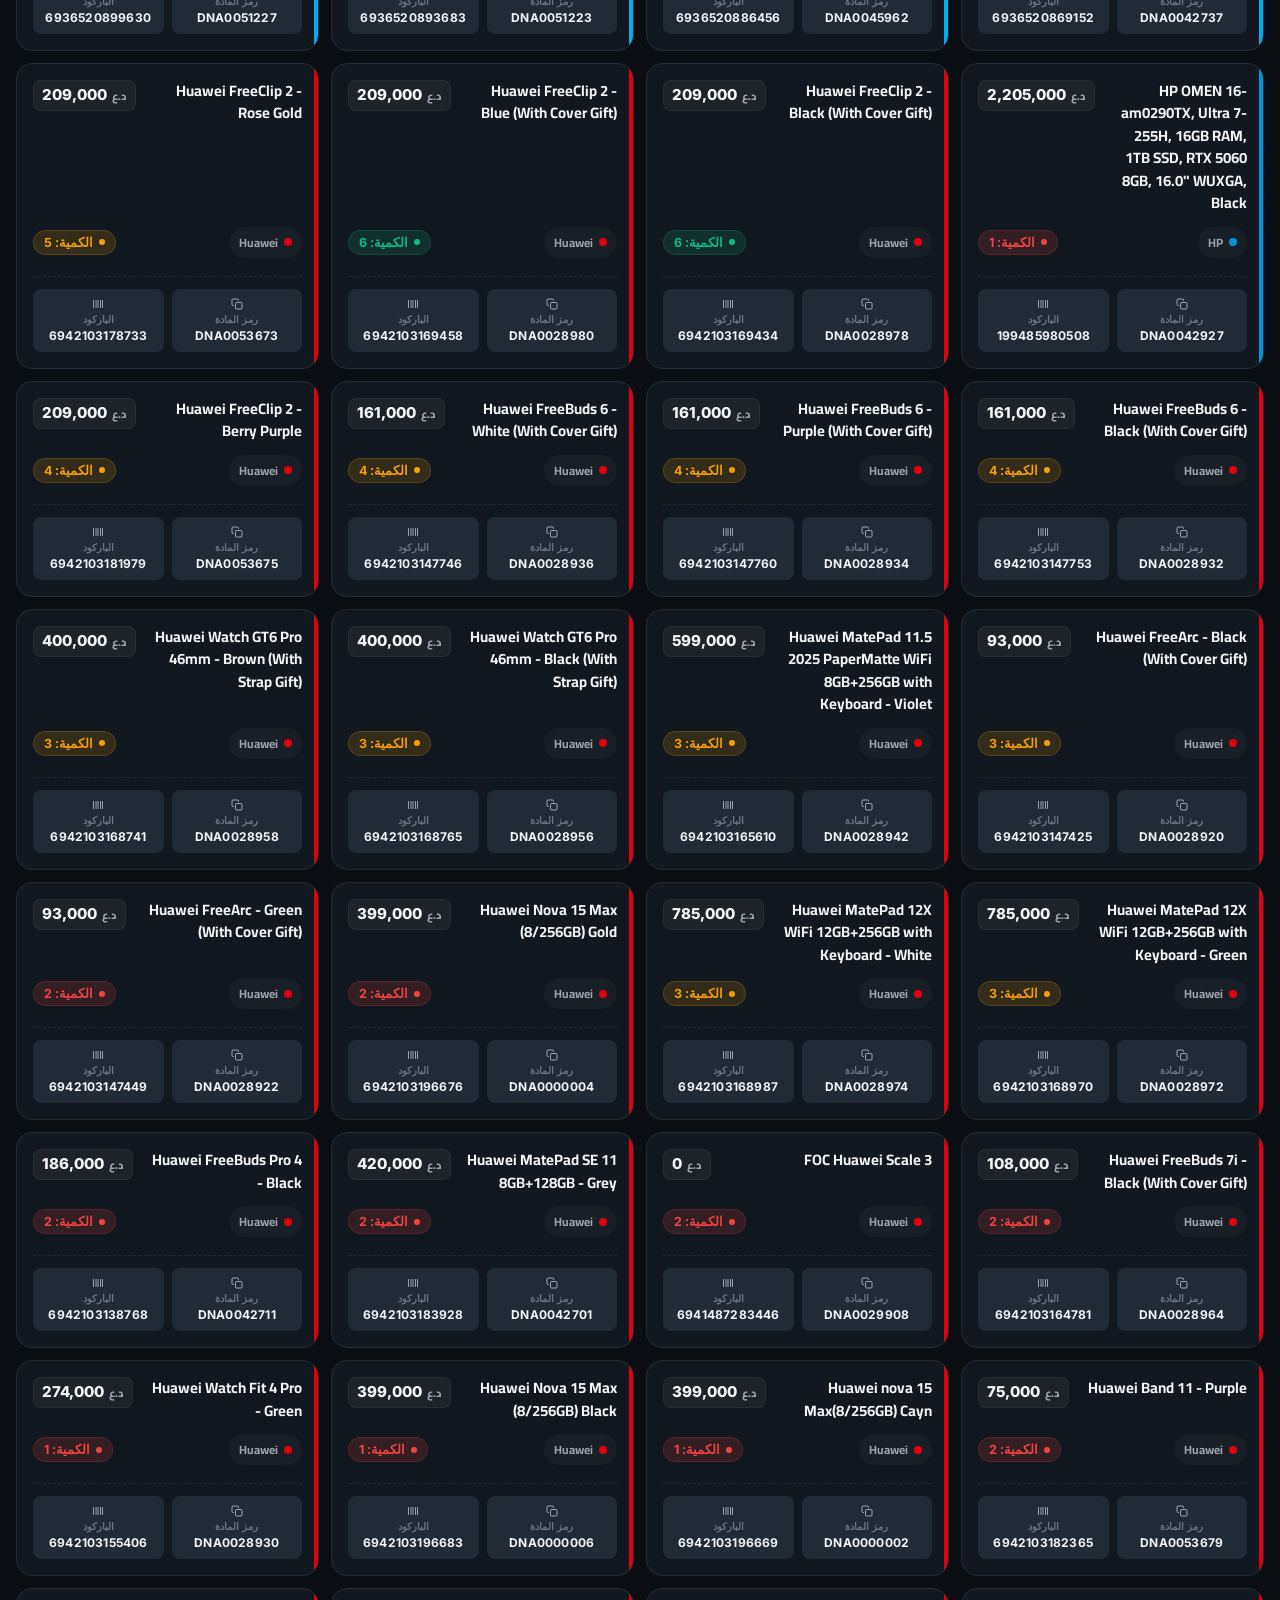
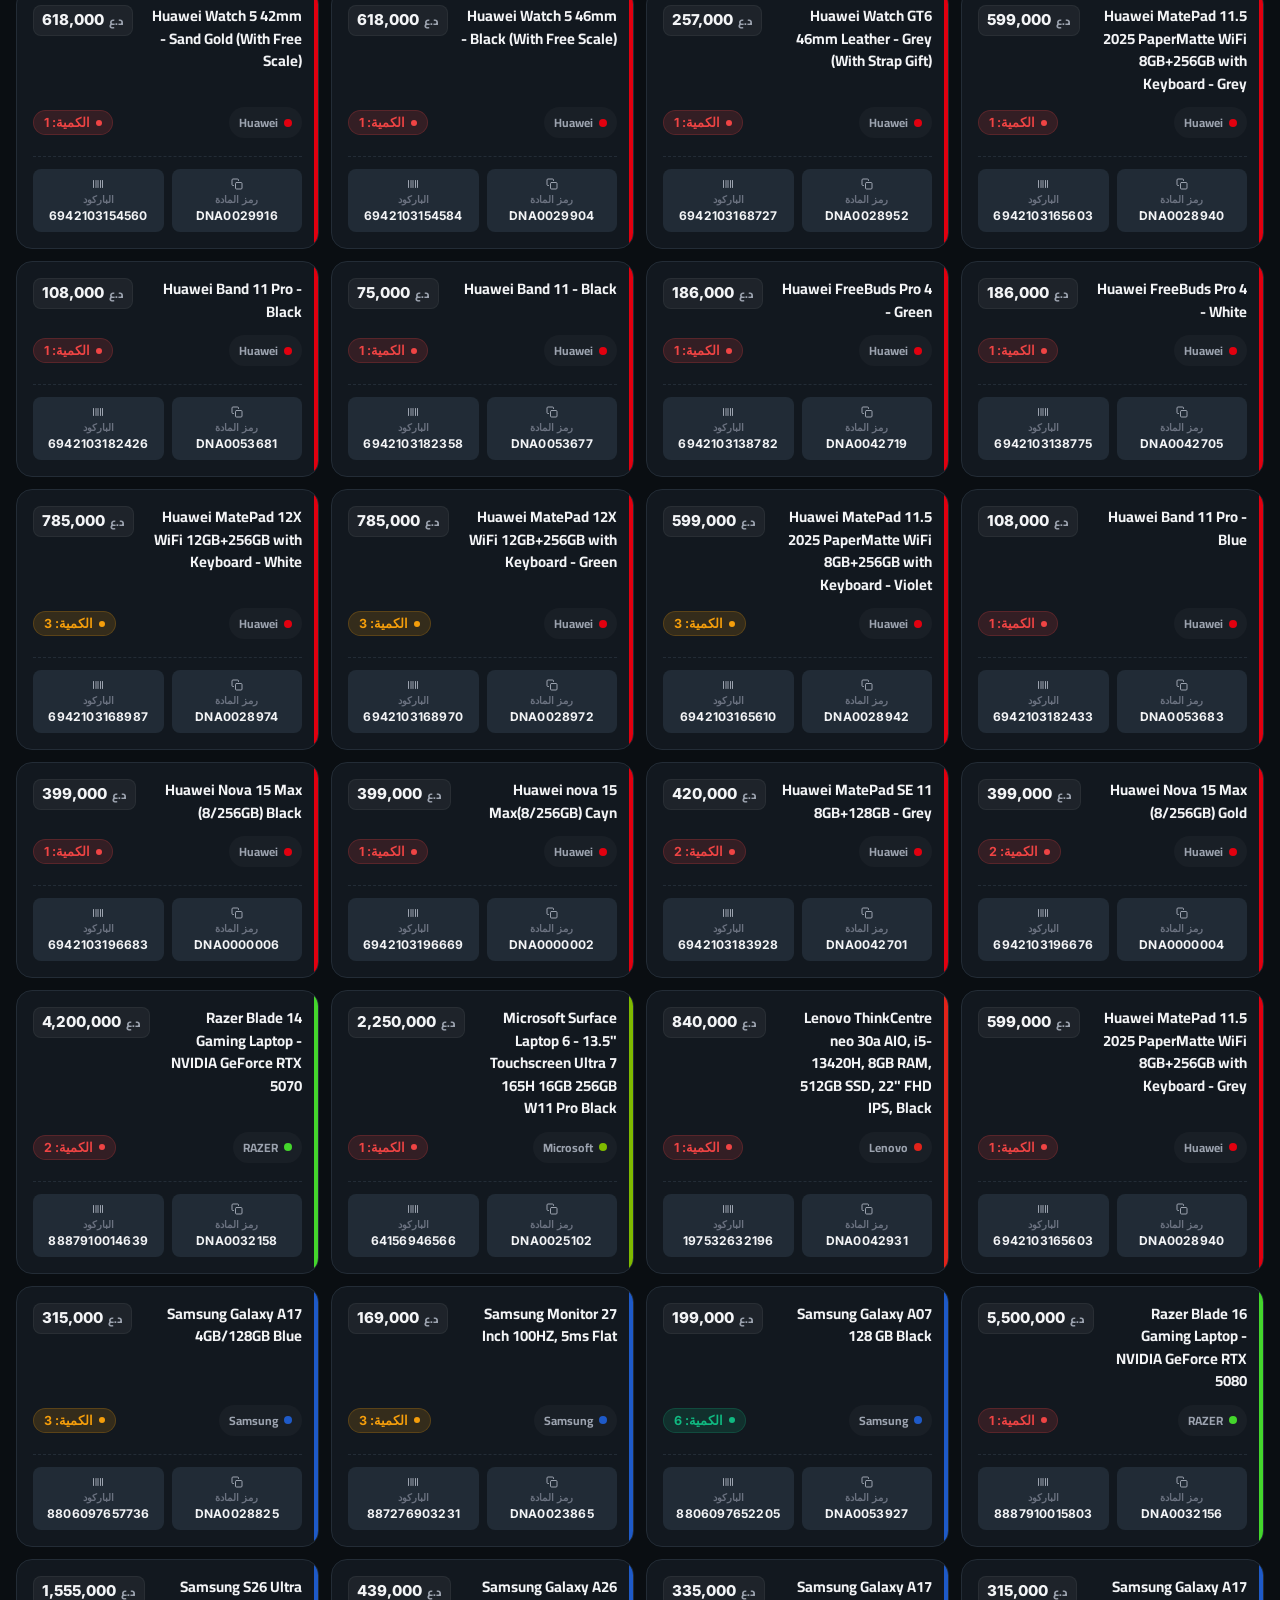
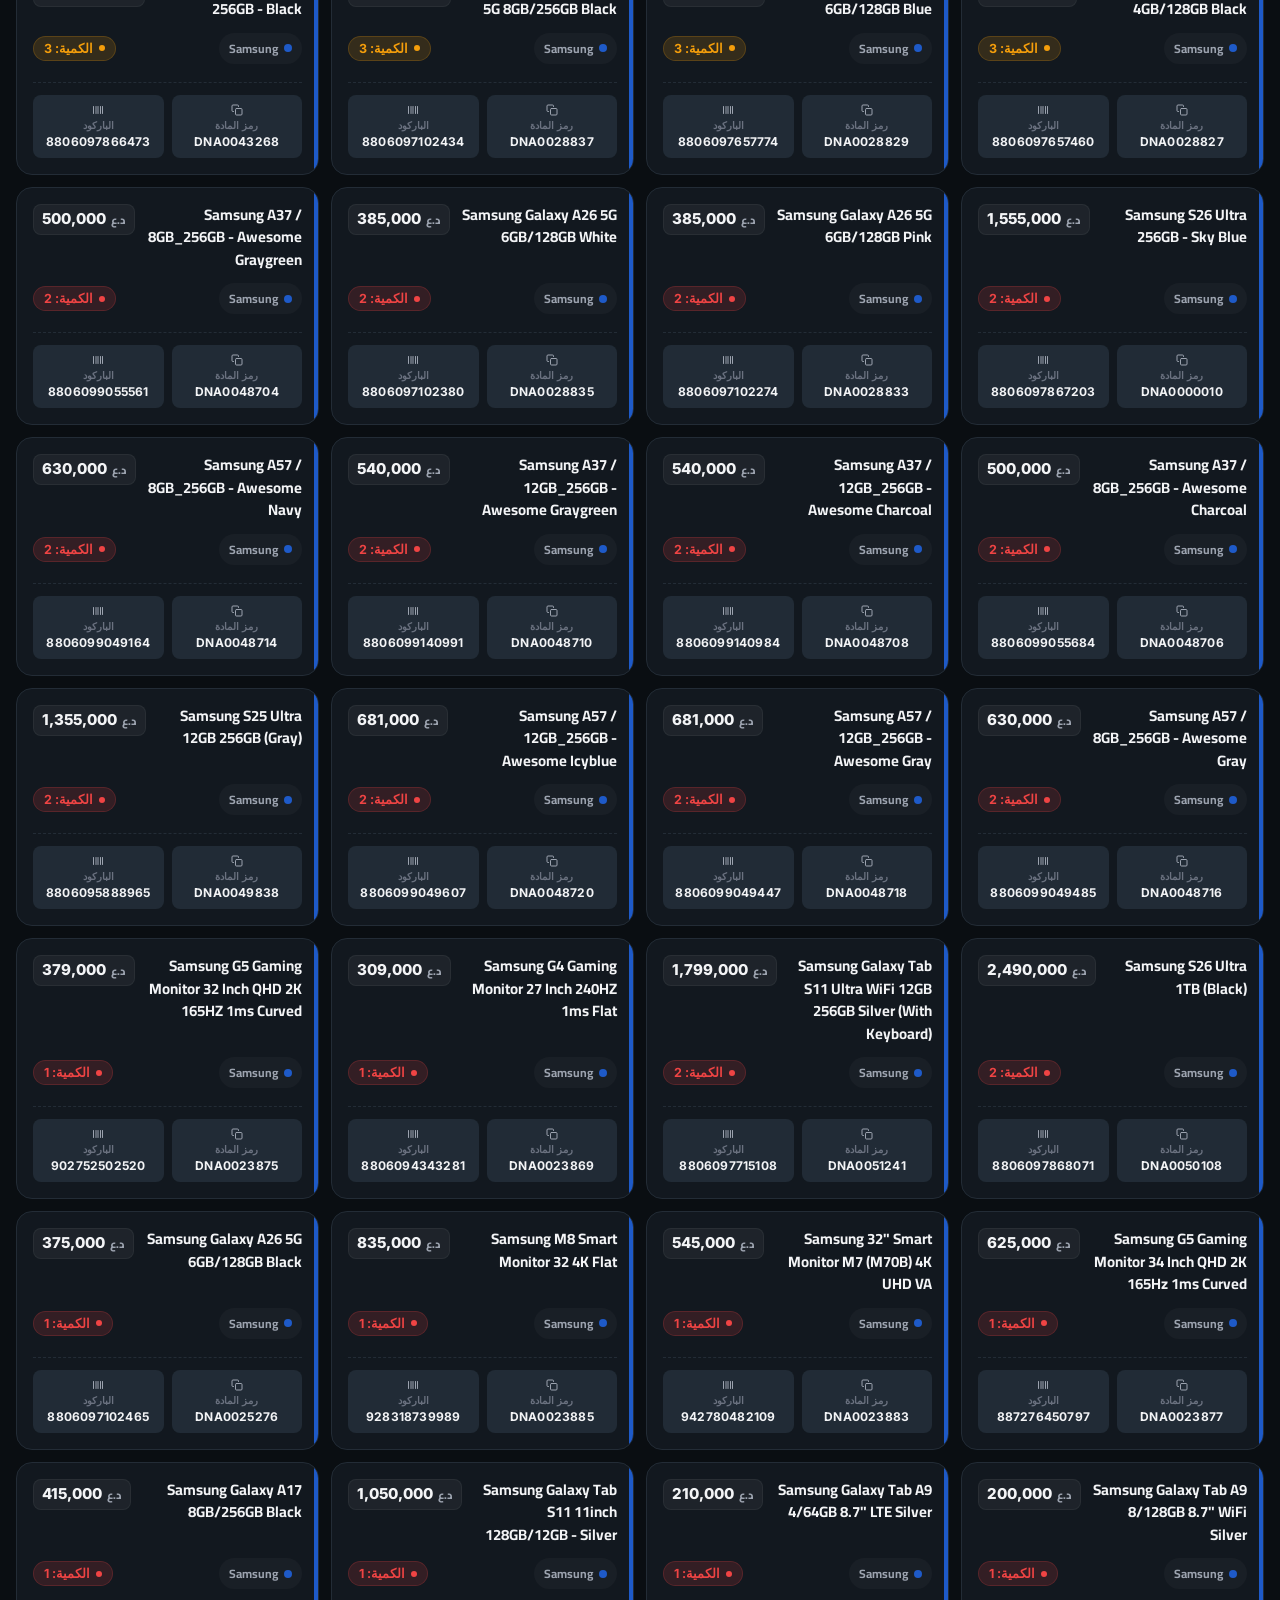
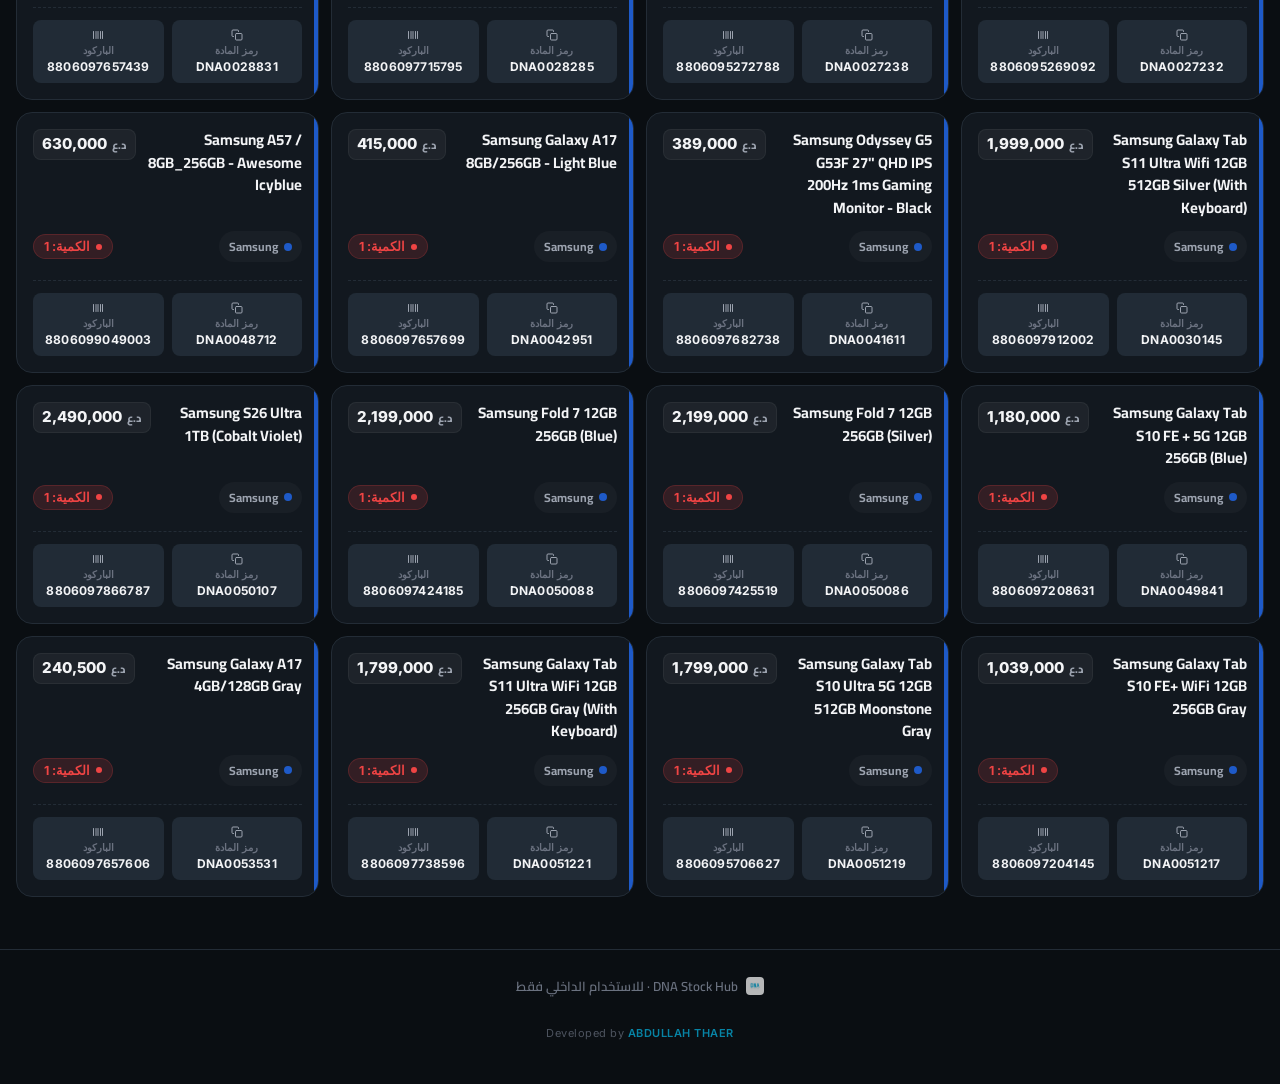
==== commit ca1de138: "Improve mobile layout" ====
--- a/index.html
+++ b/index.html
@@ -74,7 +74,7 @@
     position: sticky;
     top: 0;
     z-index: 20;
-    background: rgba(10, 14, 18, 0.75);
+    background: #000000;
     backdrop-filter: blur(20px);
     -webkit-backdrop-filter: blur(20px);
     border-bottom: 1px solid rgba(255, 255, 255, 0.05);
@@ -83,26 +83,191 @@
   }
   
   .stock-banner {
-    height: clamp(100px, 15vw, 180px);
+    --strip-x: 0px;
+    --strip-y: 0px;
+    --front-x: 0px;
+    --front-y: 0px;
+    --parallax: 0px;
+    --front-scroll: 0px;
+    height: clamp(140px, 18vw, 250px);
     margin: 0 -16px 12px;
     overflow: hidden;
-    background: #000;
+    background: #21B8F3;
     position: relative;
-  }
-  .stock-banner img {
-    display: block;
-    width: 100%;
-    height: 100%;
-    object-fit: cover;
-    opacity: 0.9;
-    transition: opacity 0.3s;
-  }
-  .stock-banner::after {
+    isolation: isolate;
+    direction: ltr;
+    contain: layout paint;
+  }
+  .sr-only {
+    position: absolute;
+    width: 1px;
+    height: 1px;
+    padding: 0;
+    margin: -1px;
+    overflow: hidden;
+    clip: rect(0, 0, 0, 0);
+    white-space: nowrap;
+    border: 0;
+  }
+  .stock-banner__scene {
+    position: absolute;
+    inset: 0;
+    opacity: 0;
+    transform: translate3d(0, 10px, 0);
+    animation: heroFadeIn 900ms cubic-bezier(0.2, 0.8, 0.2, 1) forwards;
+    will-change: transform, opacity;
+  }
+  .blue-strip {
+    position: absolute;
+    inset: 0;
+    height: auto;
+    overflow: hidden;
+    background: #21B8F3;
+    box-shadow:
+      0 0 22px rgba(33, 184, 243, 0.42),
+      0 0 54px rgba(33, 184, 243, 0.22),
+      inset 0 1px 0 rgba(255, 255, 255, 0.34),
+      inset 0 -1px 0 rgba(0, 0, 0, 0.18);
+    transform: translate3d(var(--strip-x), var(--strip-y), 0) scale(1.035);
+    transform-origin: center;
+    will-change: transform, opacity;
+  }
+  .blue-strip::before,
+  .blue-strip::after {
     content: '';
     position: absolute;
+    pointer-events: none;
+  }
+  .blue-strip::before {
+    inset: -42% -18%;
+    background:
+      linear-gradient(105deg,
+        rgba(255, 255, 255, 0.24) 0%,
+        rgba(33, 184, 243, 0.02) 28%,
+        rgba(0, 102, 165, 0.26) 50%,
+        rgba(255, 255, 255, 0.18) 72%,
+        rgba(33, 184, 243, 0.02) 100%);
+    opacity: 0.72;
+    transform: translate3d(-12%, -2%, 0);
+    animation: stripFloat 8s ease-in-out infinite alternate;
+    will-change: transform, opacity;
+  }
+  .blue-strip::after {
+    top: -36%;
+    bottom: -36%;
+    left: -18%;
+    width: 30%;
+    background: linear-gradient(90deg, transparent, rgba(255, 255, 255, 0.3), transparent);
+    opacity: 0;
+    transform: translate3d(-120%, 0, 0) skewX(-12deg);
+    animation: stripShimmer 5.6s ease-in-out infinite;
+    will-change: transform, opacity;
+  }
+  .hero-brand {
+    position: absolute;
     inset: 0;
-    background: linear-gradient(to top, var(--bg) 0%, transparent 100%);
+    transform: translate3d(var(--front-x), calc(var(--front-y) + var(--front-scroll)), 0);
+    will-change: transform;
+  }
+  .hero-word {
+    position: absolute;
+    top: 50%;
+    color: #000000;
+    font-family: var(--font-mono);
+    font-size: clamp(42px, 7.6vw, 116px);
+    font-weight: 800;
+    line-height: 0.9;
+    letter-spacing: 0;
+    text-rendering: geometricPrecision;
+    -webkit-font-smoothing: antialiased;
+    transform: translate3d(0, -50%, 0);
+    white-space: nowrap;
+  }
+  .hero-word--dna {
+    left: clamp(20px, 10vw, 160px);
+  }
+  .hero-stock {
+    position: absolute;
+    top: 50%;
+    right: clamp(22px, 11vw, 170px);
+    display: flex;
+    flex-direction: column;
+    align-items: center;
+    gap: clamp(7px, 0.9vw, 13px);
+    transform: translate3d(0, -44%, 0);
+  }
+  .hero-stock .hero-word {
+    position: static;
+    transform: none;
+  }
+  .hero-barcode {
+    position: relative;
+    width: clamp(106px, 15vw, 218px);
+    height: clamp(20px, 2.3vw, 34px);
+    overflow: hidden;
+    background:
+      linear-gradient(90deg,
+        #000000 0 2px,
+        transparent 2px 5px,
+        #000000 5px 7px,
+        transparent 7px 10px,
+        #000000 10px 15px,
+        transparent 15px 18px,
+        #000000 18px 20px,
+        transparent 20px 25px,
+        #000000 25px 31px,
+        transparent 31px 34px,
+        #000000 34px 36px,
+        transparent 36px 41px,
+        #000000 41px 45px,
+        transparent 45px 49px,
+        #000000 49px 51px,
+        transparent 51px 56px,
+        #000000 56px 62px,
+        transparent 62px 66px,
+        #000000 66px 69px,
+        transparent 69px 74px,
+        #000000 74px 80px,
+        transparent 80px 84px,
+        #000000 84px 88px,
+        transparent 88px 92px,
+        #000000 92px 94px,
+        transparent 94px 99px,
+        #000000 99px 104px,
+        transparent 104px);
+    background-size: 104px 100%;
+  }
+  .hero-barcode::after {
+    content: '';
+    position: absolute;
+    top: -18%;
+    bottom: -18%;
+    left: 0;
+    width: 22%;
+    background: linear-gradient(90deg, transparent, rgba(255, 255, 255, 0.42), transparent);
+    opacity: 0;
+    transform: translate3d(-150%, 0, 0);
+    animation: barcodeScan 4.8s ease-in-out infinite;
+    will-change: transform, opacity;
     pointer-events: none;
+  }
+  @keyframes heroFadeIn {
+    from { opacity: 0; transform: translate3d(0, 10px, 0); }
+    to { opacity: 1; transform: translate3d(0, 0, 0); }
+  }
+  @keyframes stripFloat {
+    from { opacity: 0.58; transform: translate3d(-14%, -3%, 0); }
+    to { opacity: 0.86; transform: translate3d(14%, 3%, 0); }
+  }
+  @keyframes stripShimmer {
+    0%, 52% { opacity: 0; transform: translate3d(-140%, 0, 0) skewX(-12deg); }
+    64% { opacity: 0.34; }
+    100% { opacity: 0; transform: translate3d(470%, 0, 0) skewX(-12deg); }
+  }
+  @keyframes barcodeScan {
+    0%, 58% { opacity: 0; transform: translate3d(-160%, 0, 0); }
+    68% { opacity: 0.46; }
+    100% { opacity: 0; transform: translate3d(560%, 0, 0); }
   }
 
   /* ---------- Search ---------- */
@@ -488,20 +653,142 @@
   .fab.visible { opacity: 1; pointer-events: all; transform: translateY(0); }
   .fab:hover { transform: translateY(-4px); box-shadow: 0 6px 20px rgba(6, 182, 228, 0.42); }
 
-  @media (max-width: 480px) {
-    .stock-banner { margin: 0 -16px 12px; height: 120px; }
-    #list { grid-template-columns: 1fr; }
-    .card-actions { flex-direction: row; }
+  @media (max-width: 640px) {
+    .header {
+      padding: 0 16px 8px;
+    }
+    .stock-banner {
+      margin: 0 -16px 12px;
+      height: clamp(120px, 34vw, 148px);
+    }
+    .hero-word {
+      font-size: clamp(34px, 11.5vw, 54px);
+      line-height: 0.92;
+    }
+    .hero-word--dna { left: clamp(16px, 5.2vw, 30px); }
+    .hero-stock {
+      right: clamp(16px, 5.2vw, 30px);
+      gap: clamp(5px, 1.5vw, 8px);
+    }
+    .hero-barcode {
+      width: clamp(84px, 25vw, 112px);
+      height: clamp(16px, 4.8vw, 22px);
+      background-size: 78px 100%;
+    }
+    .search-wrap { margin: 12px 0 10px; }
+    #search {
+      min-height: 56px;
+      padding: 13px 42px;
+      font-size: 14px;
+      border-radius: 12px;
+    }
+    .chips {
+      gap: 7px;
+      padding-bottom: 10px;
+    }
+    .chip {
+      padding: 8px 14px;
+      font-size: 13px;
+    }
+    .subchips {
+      padding-bottom: 12px;
+      margin-top: -2px;
+    }
+    .subchip {
+      padding: 7px 13px;
+      font-size: 12.5px;
+    }
+    .count-row {
+      padding: 0 16px;
+      margin: 14px 0 10px;
+    }
+    #list {
+      grid-template-columns: minmax(0, 1fr);
+      padding: 0 16px 28px;
+      gap: 10px;
+    }
+    .card {
+      padding: 14px;
+      gap: 11px;
+      border-radius: 14px;
+    }
+    .card:hover {
+      transform: none;
+    }
+    .card-top {
+      gap: 10px;
+    }
+    .item-name {
+      min-width: 0;
+      font-size: 14px;
+      line-height: 1.48;
+      overflow-wrap: anywhere;
+    }
+    .price {
+      flex: none;
+      font-size: 14px;
+      padding: 4px 7px;
+    }
+    .card-meta {
+      gap: 8px;
+    }
+    .brand-tag,
+    .qty-badge {
+      font-size: 11.5px;
+      padding: 4px 9px;
+    }
+    .card-actions {
+      flex-direction: row;
+      gap: 7px;
+      padding-top: 11px;
+    }
+    .copy-btn {
+      min-height: 64px;
+      padding: 8px 5px;
+    }
+    .copy-btn .btn-value {
+      font-size: 11.5px;
+      letter-spacing: 0;
+    }
     .fab { bottom: 16px; inset-inline-end: 16px; width: 48px; height: 48px; }
+  }
+
+  @media (max-width: 360px) {
+    .stock-banner { height: 112px; }
+    .hero-word { font-size: clamp(30px, 10.5vw, 38px); }
+    .hero-word--dna { left: 14px; }
+    .hero-stock { right: 14px; }
+    .hero-barcode { width: 78px; height: 15px; background-size: 68px 100%; }
+    .chip { padding: 7px 12px; }
+    #list { padding-inline: 12px; }
+    .card { padding: 12px; }
+    .card-top {
+      display: grid;
+      grid-template-columns: minmax(0, 1fr);
+    }
+    .price {
+      justify-self: start;
+      order: -1;
+    }
   }
 </style>
 </head>
 <body>
 
   <div class="header">
-    <div class="stock-banner">
-      <img src="[data-uri]" alt="DNA Stock">
-    </div>
+    <section class="stock-banner relative isolate overflow-hidden" aria-label="DNA Stock premium header">
+      <div class="stock-banner__scene absolute inset-0">
+        <div class="blue-strip" aria-hidden="true"></div>
+        <div class="hero-brand" aria-hidden="true">
+          <div class="hero-word hero-word--dna">DNA.</div>
+          <div class="hero-stock">
+            <div class="hero-word">STOCK</div>
+            <div class="hero-barcode"></div>
+          </div>
+        </div>
+        <span class="sr-only">DNA. STOCK</span>
+      </div>
+    </section>
 
     <div class="search-wrap">
       <svg class="search-icon" width="20" height="20" viewBox="0 0 24 24" fill="none" stroke="currentColor" stroke-width="2.5" stroke-linecap="round" stroke-linejoin="round">
@@ -784,6 +1071,68 @@
   renderList();
 });
 
+// Premium header motion
+const heroBanner = document.querySelector('.stock-banner');
+const reduceHeroMotion = window.matchMedia('(prefers-reduced-motion: reduce)').matches;
+if (heroBanner && !reduceHeroMotion) {
+  let targetX = 0;
+  let targetY = 0;
+  let targetScroll = 0;
+  let currentX = 0;
+  let currentY = 0;
+  let currentScroll = 0;
+  let heroFrame = null;
+
+  const renderHeroMotion = () => {
+    currentX += (targetX - currentX) * 0.12;
+    currentY += (targetY - currentY) * 0.12;
+    currentScroll += (targetScroll - currentScroll) * 0.14;
+
+    heroBanner.style.setProperty('--strip-x', `${(currentX * 5).toFixed(2)}px`);
+    heroBanner.style.setProperty('--strip-y', `${(currentY * 4).toFixed(2)}px`);
+    heroBanner.style.setProperty('--front-x', `${(currentX * -9).toFixed(2)}px`);
+    heroBanner.style.setProperty('--front-y', `${(currentY * -6).toFixed(2)}px`);
+    heroBanner.style.setProperty('--parallax', `${currentScroll.toFixed(2)}px`);
+    heroBanner.style.setProperty('--front-scroll', `${(currentScroll * 0.35).toFixed(2)}px`);
+
+    const needsFrame =
+      Math.abs(targetX - currentX) > 0.001 ||
+      Math.abs(targetY - currentY) > 0.001 ||
+      Math.abs(targetScroll - currentScroll) > 0.02;
+
+    heroFrame = needsFrame ? requestAnimationFrame(renderHeroMotion) : null;
+  };
+
+  const requestHeroFrame = () => {
+    if (!heroFrame) heroFrame = requestAnimationFrame(renderHeroMotion);
+  };
+
+  const updateHeroScroll = () => {
+    const rect = heroBanner.getBoundingClientRect();
+    targetScroll = rect.bottom > 0 && rect.top < window.innerHeight
+      ? Math.max(-18, Math.min(18, rect.top * -0.08))
+      : 0;
+    requestHeroFrame();
+  };
+
+  heroBanner.addEventListener('pointermove', (event) => {
+    const rect = heroBanner.getBoundingClientRect();
+    targetX = ((event.clientX - rect.left) / rect.width - 0.5) * 2;
+    targetY = ((event.clientY - rect.top) / rect.height - 0.5) * 2;
+    requestHeroFrame();
+  }, { passive: true });
+
+  heroBanner.addEventListener('pointerleave', () => {
+    targetX = 0;
+    targetY = 0;
+    requestHeroFrame();
+  }, { passive: true });
+
+  window.addEventListener('scroll', updateHeroScroll, { passive: true });
+  window.addEventListener('resize', updateHeroScroll, { passive: true });
+  updateHeroScroll();
+}
+
 // FAB functionality
 const fab = document.getElementById('fab');
 window.addEventListener('scroll', () => {
